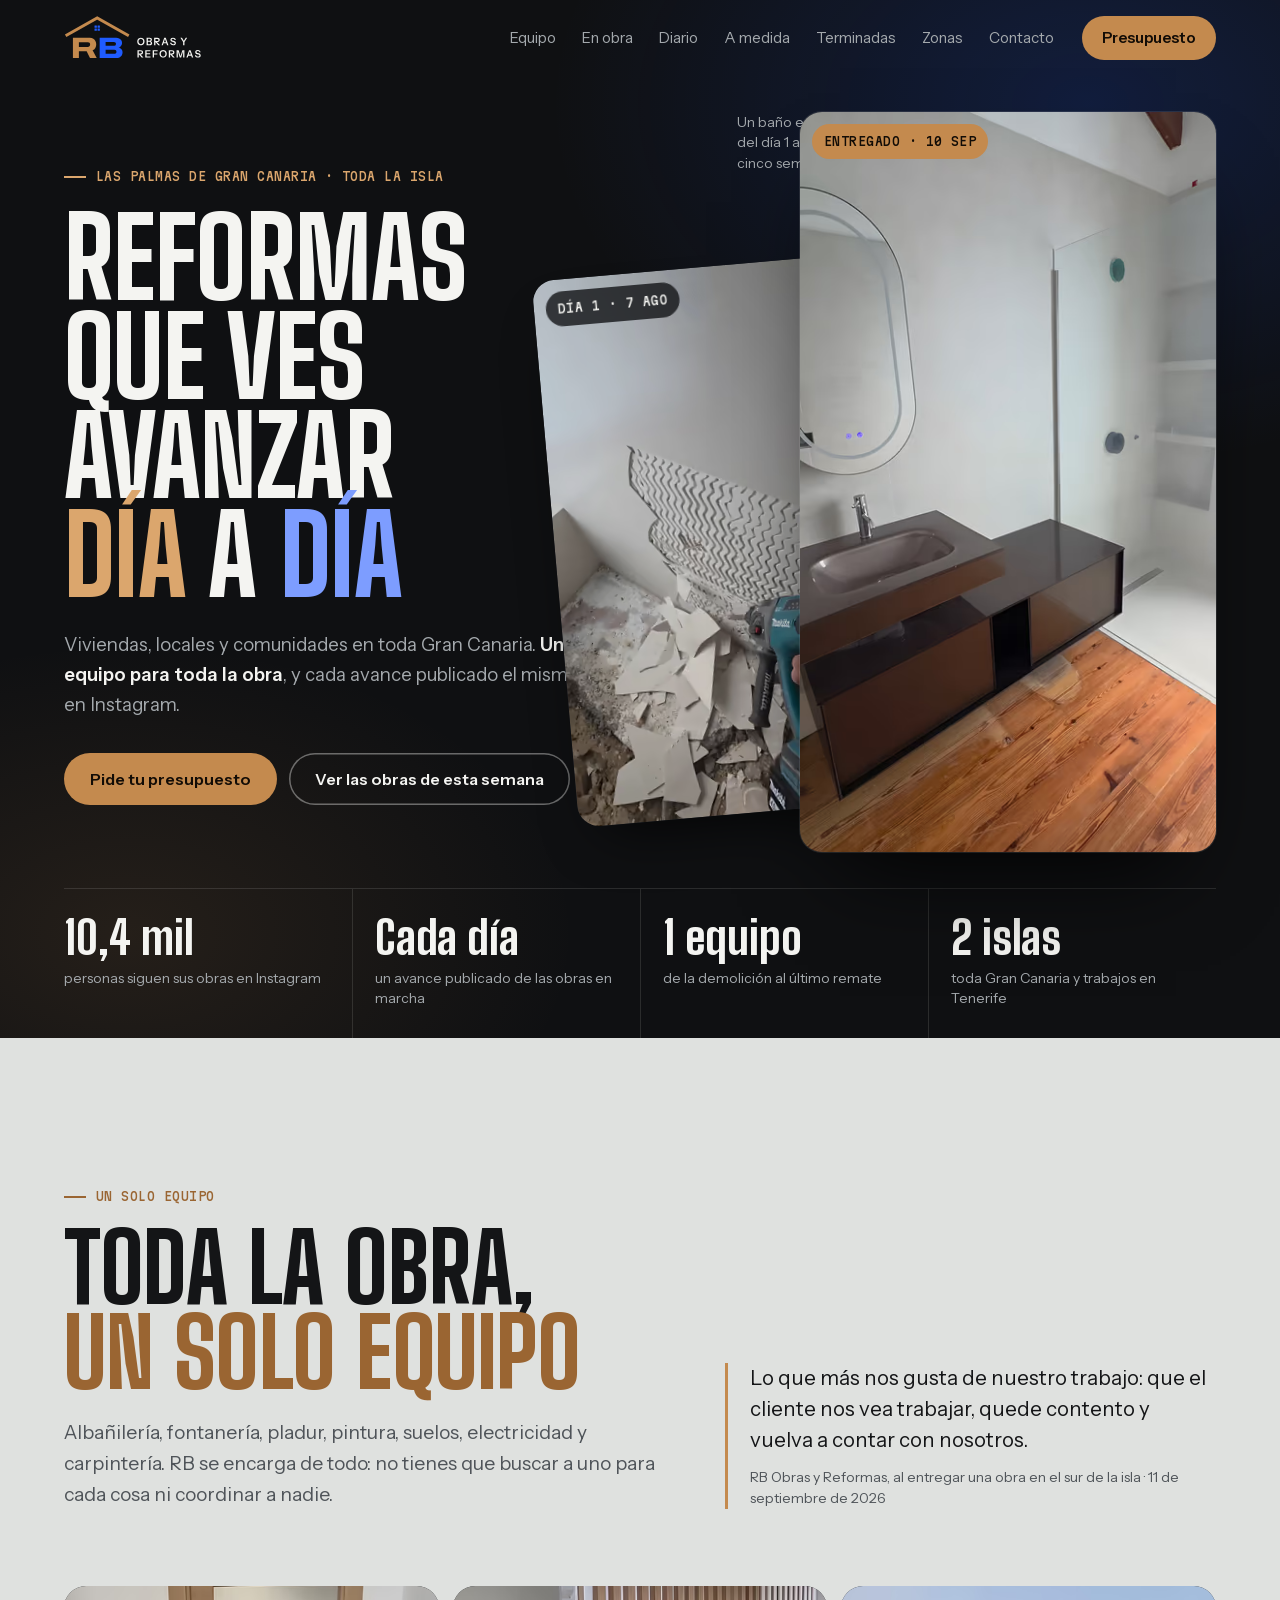
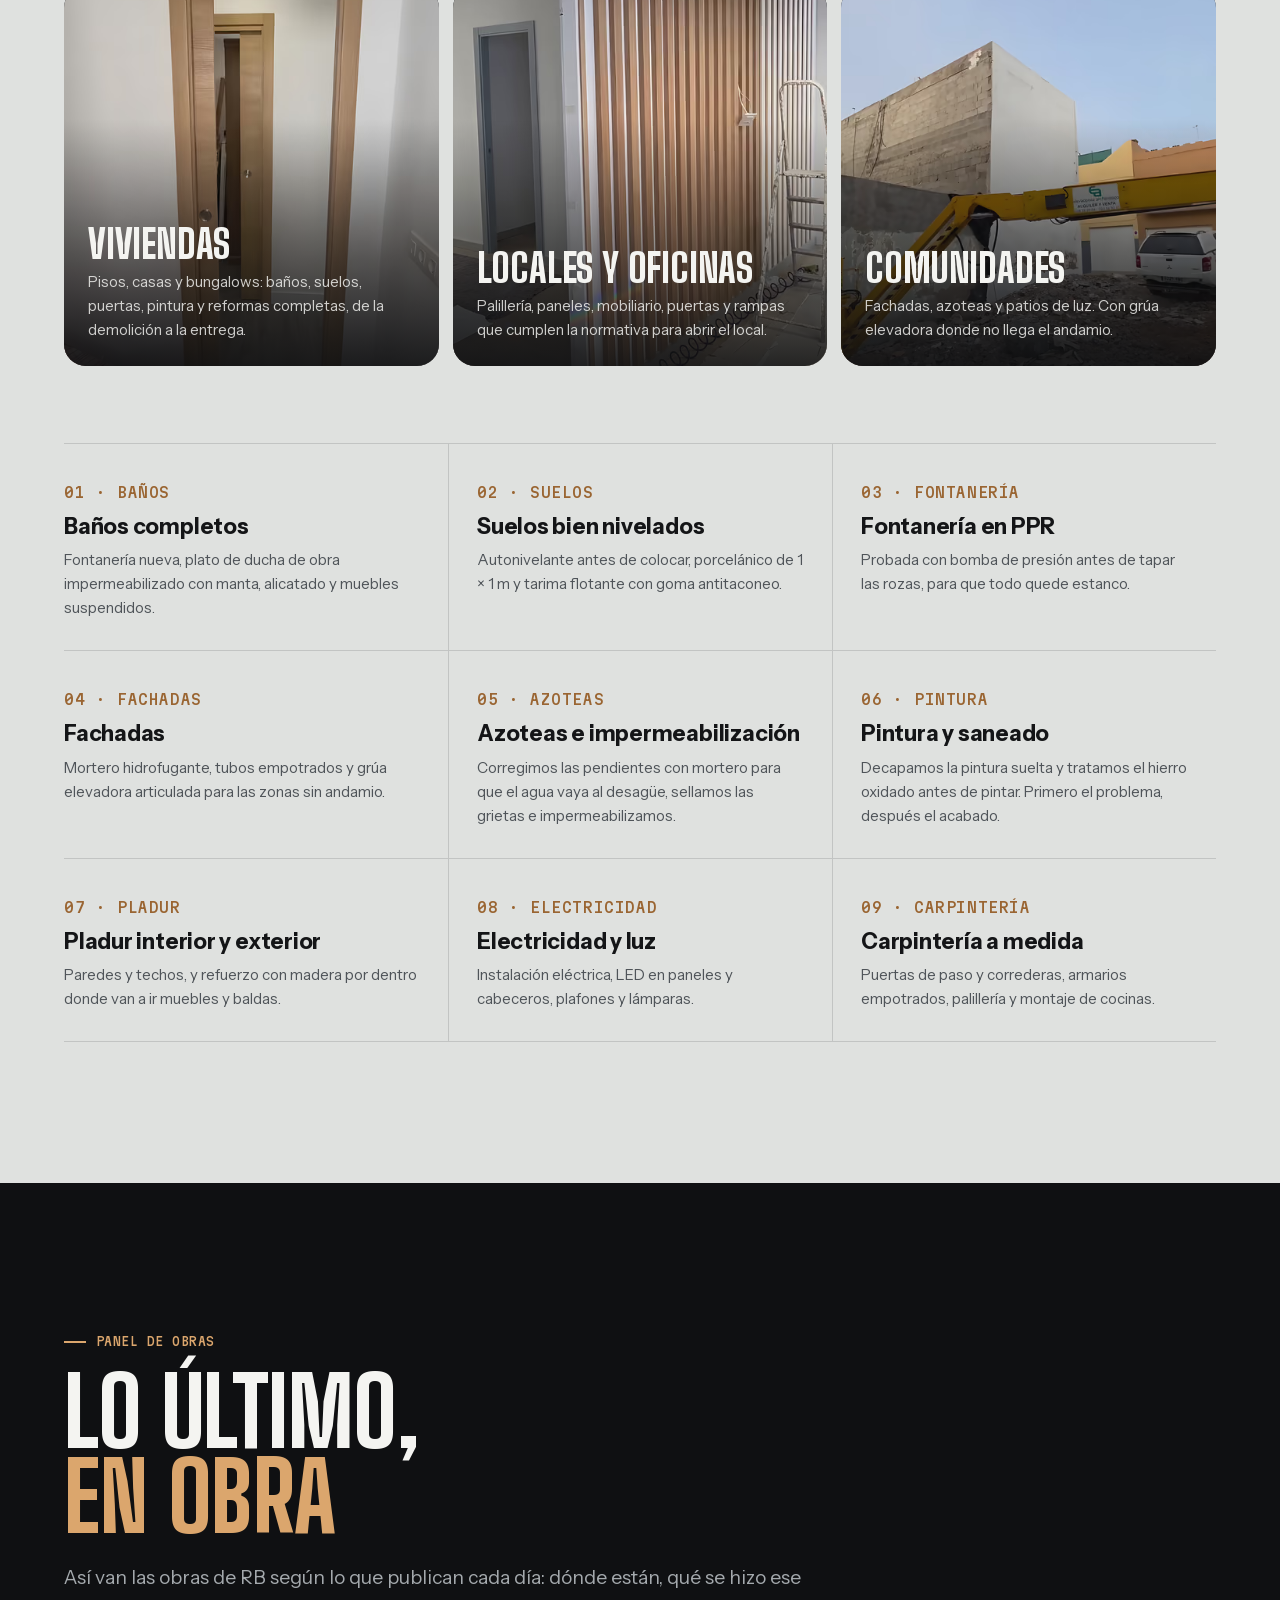
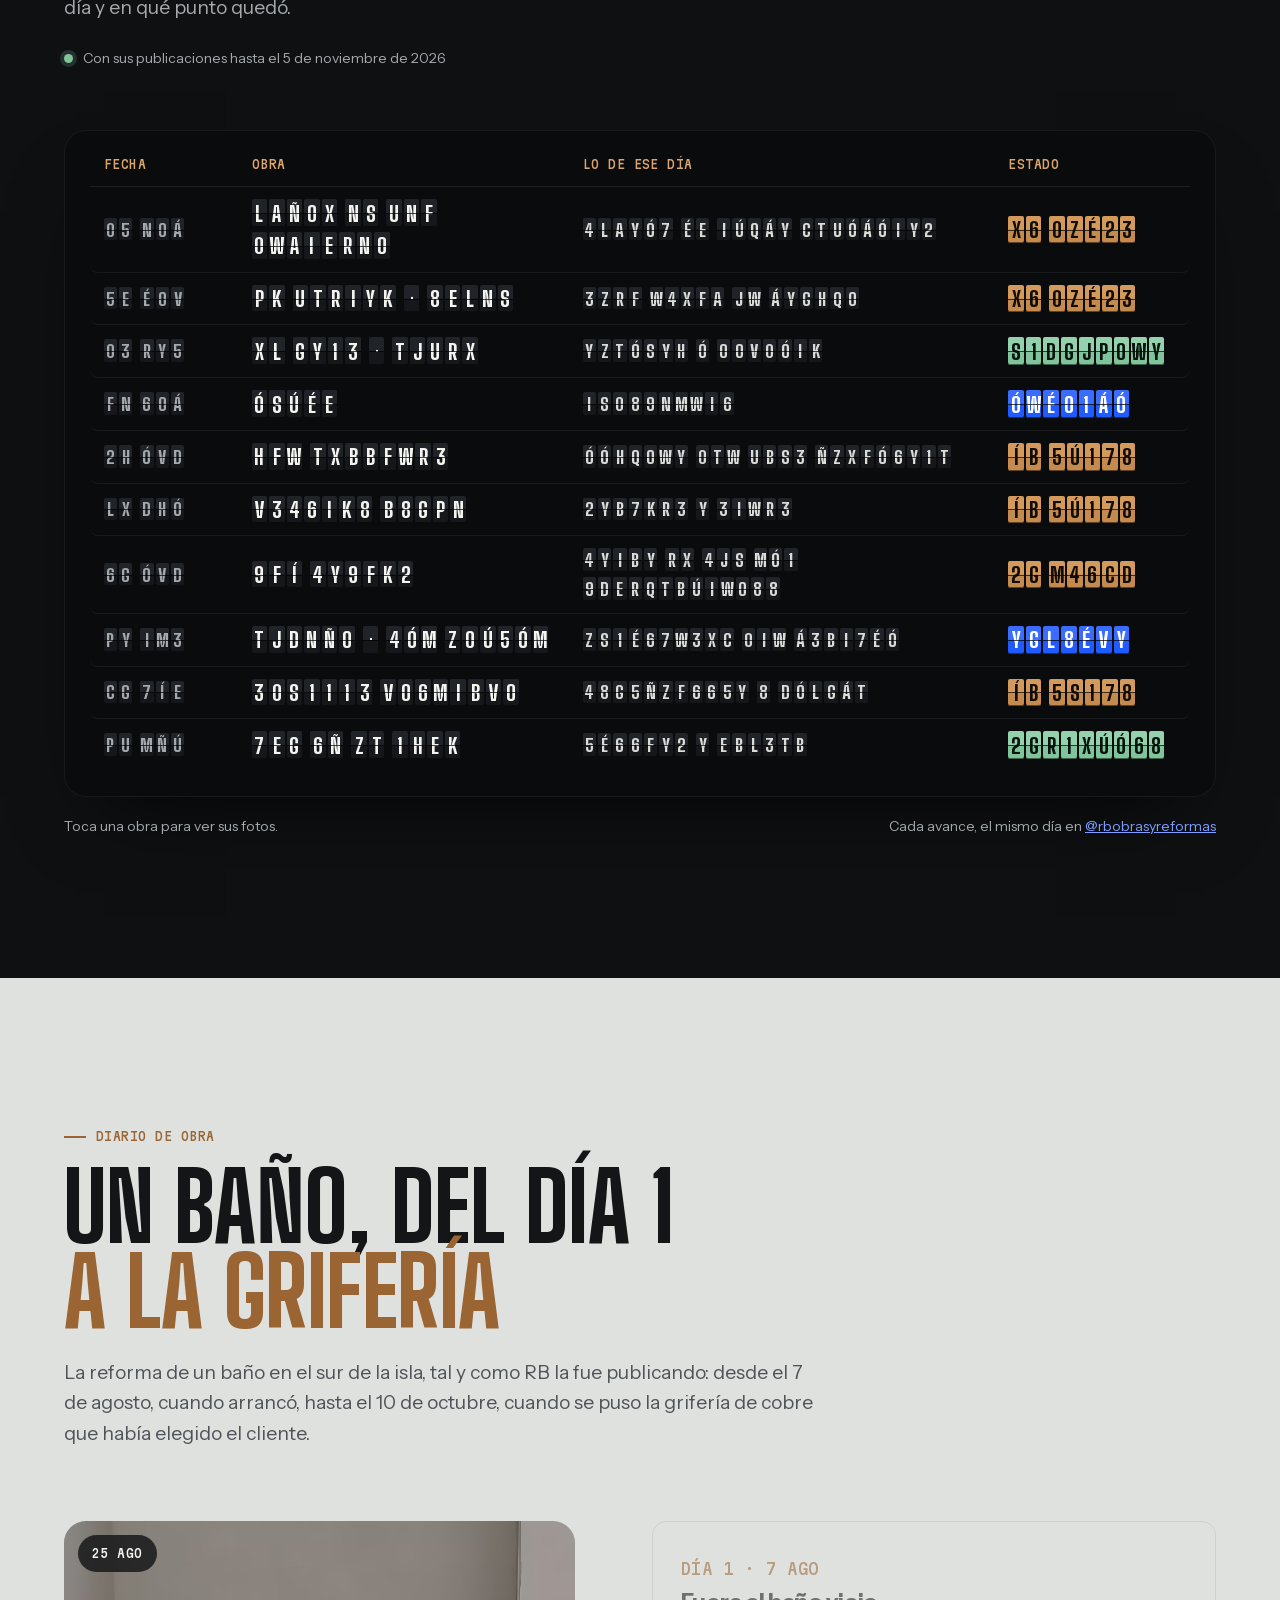
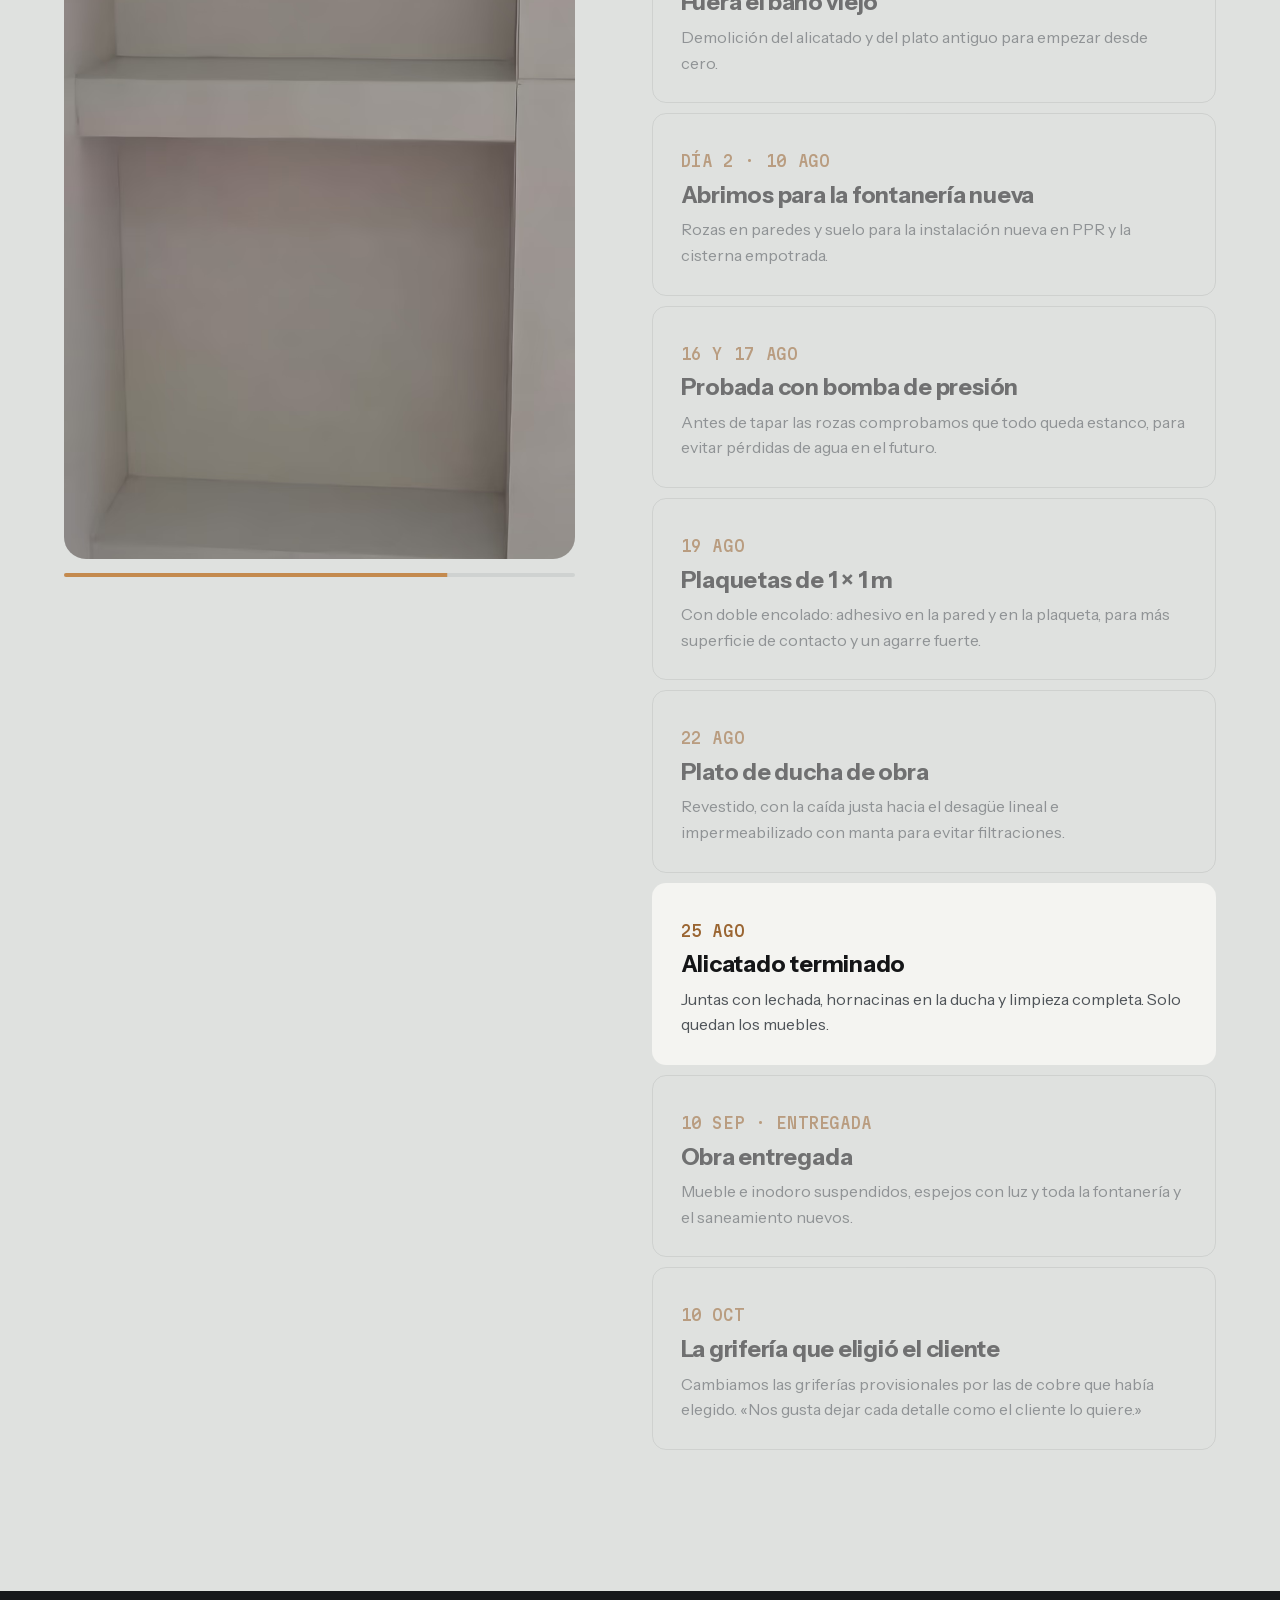
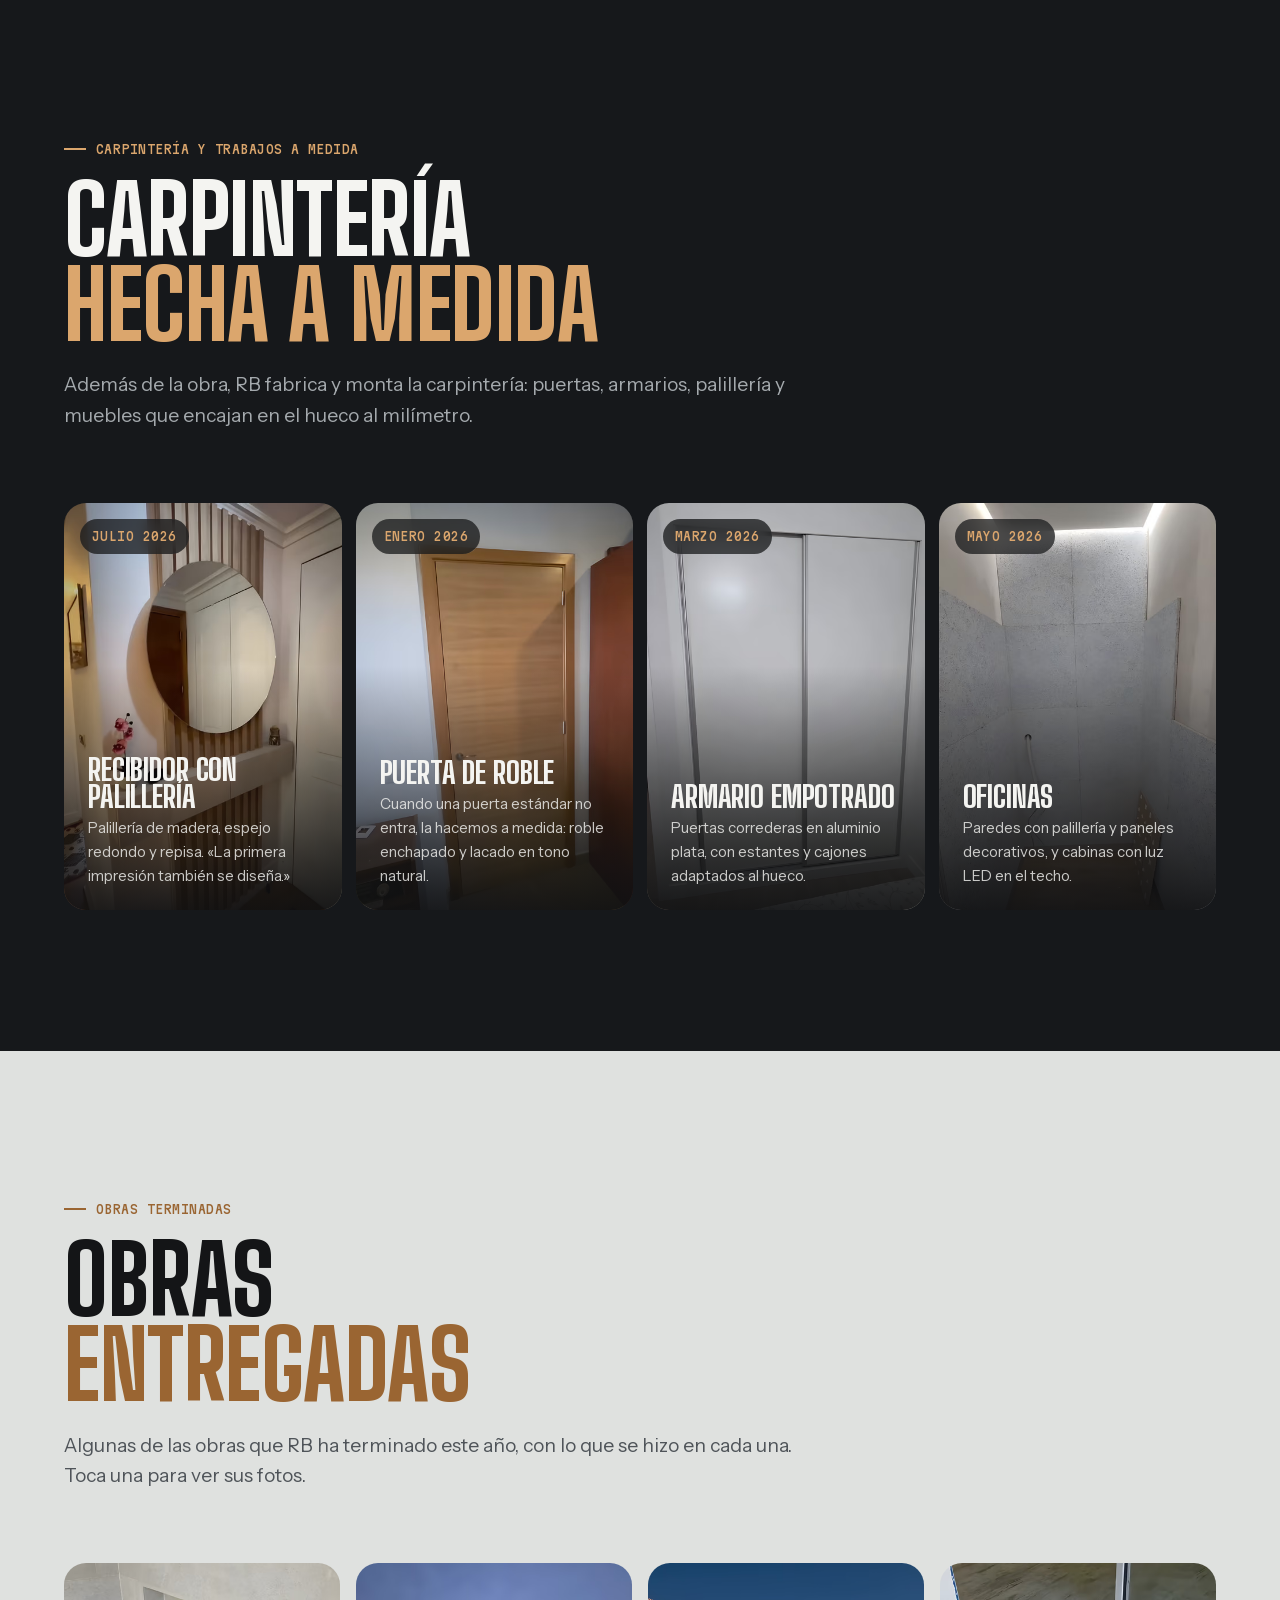
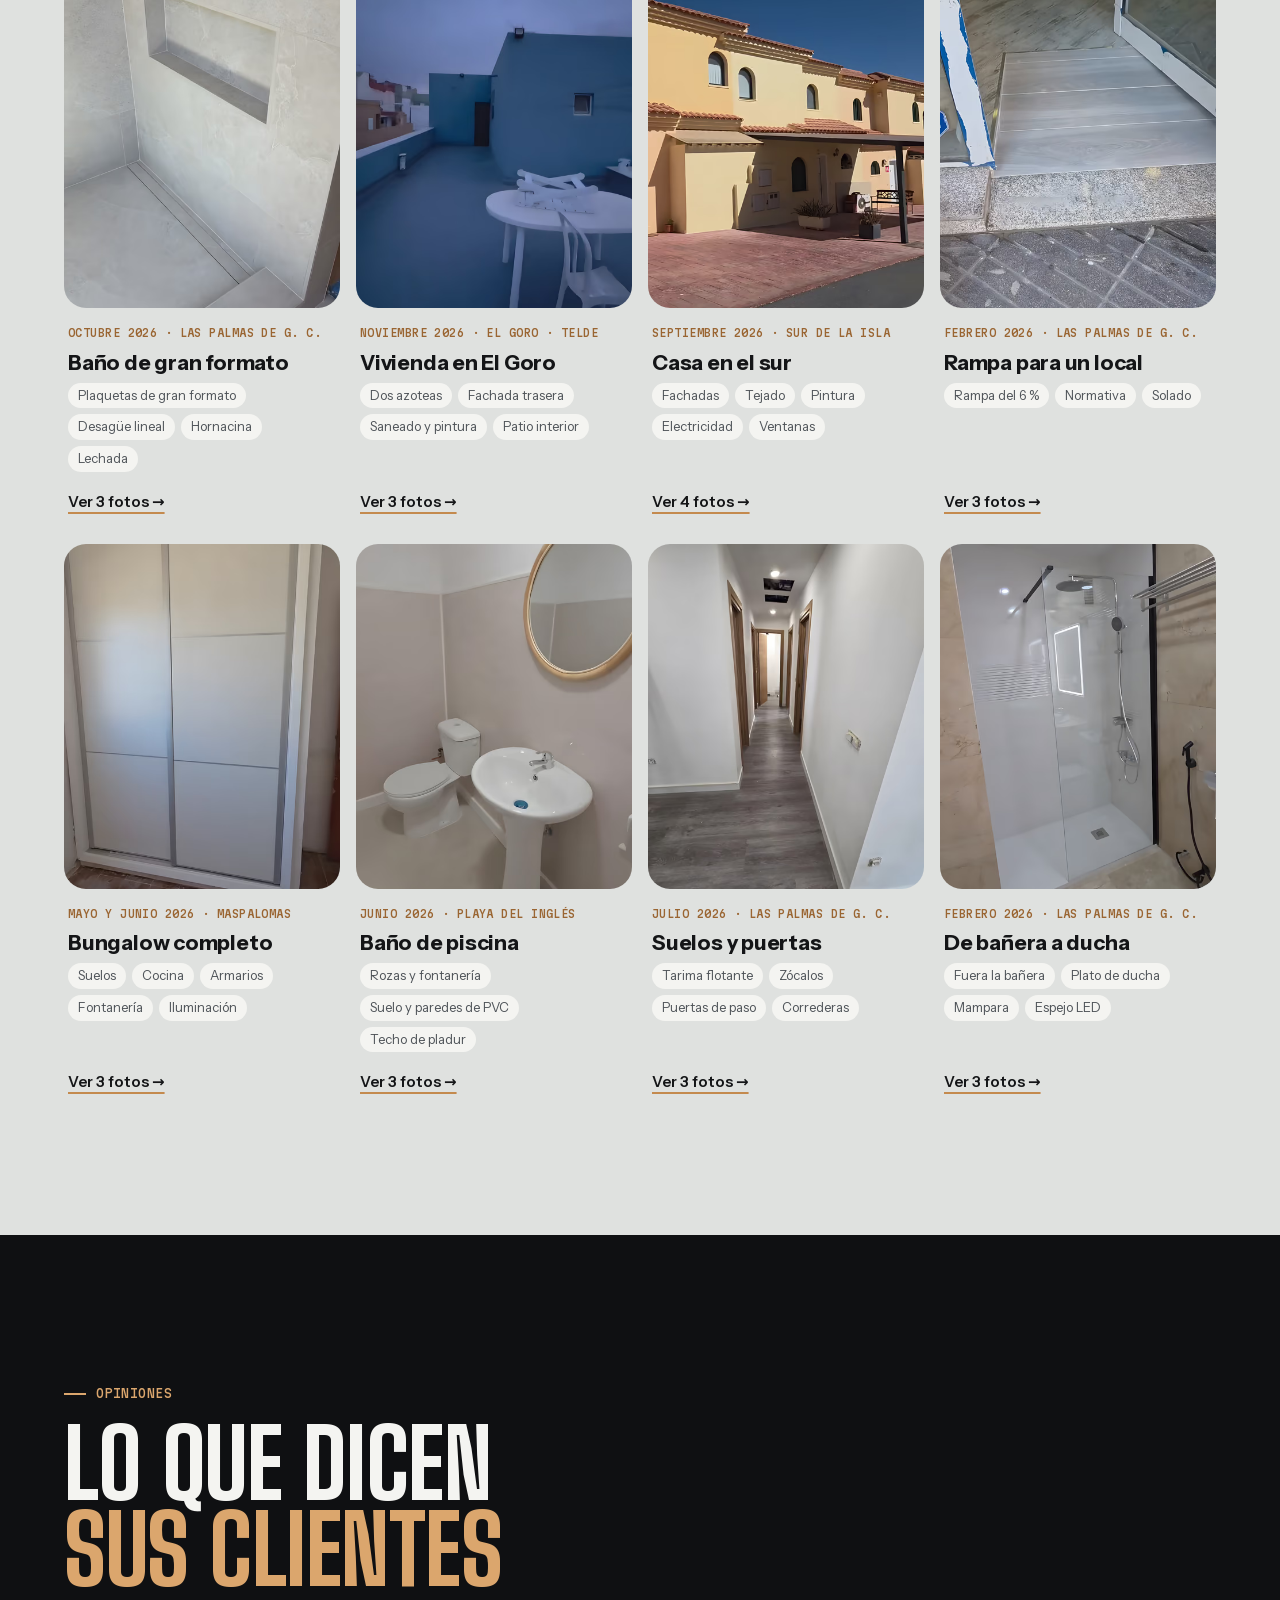
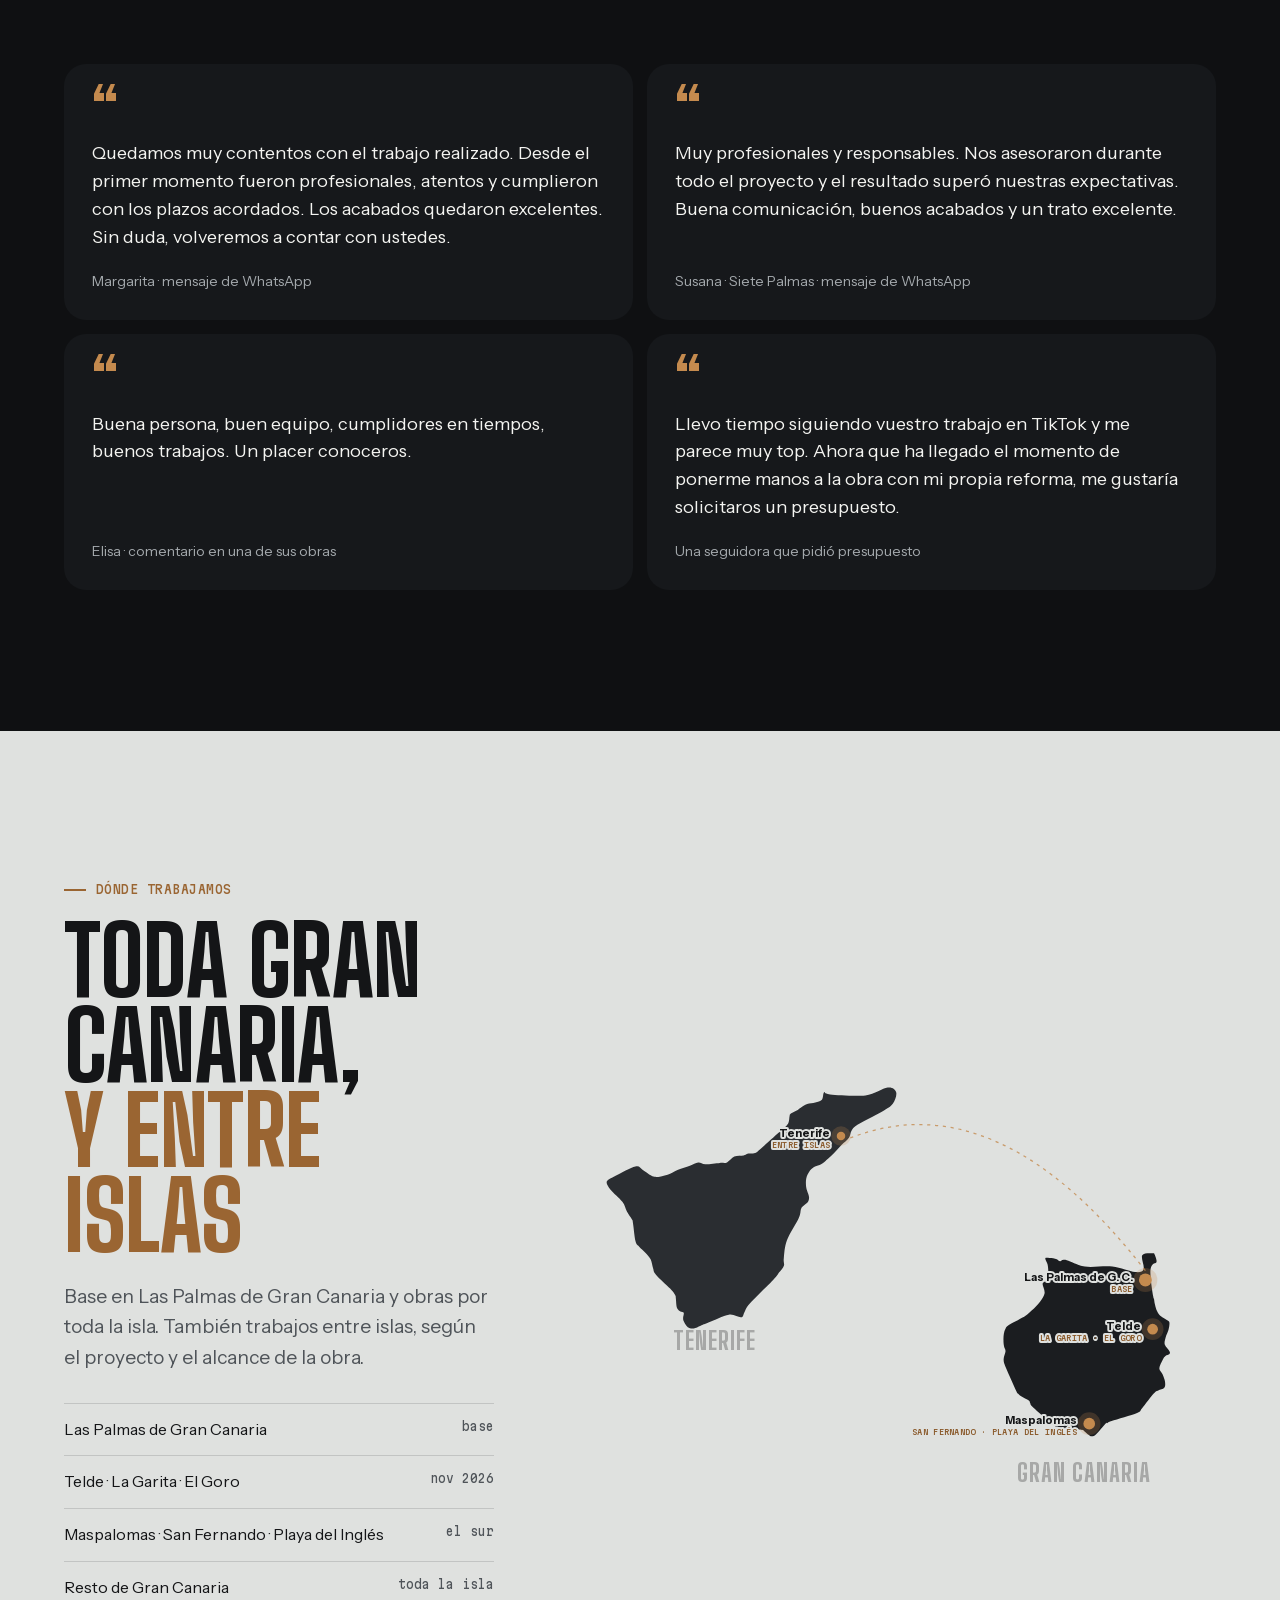
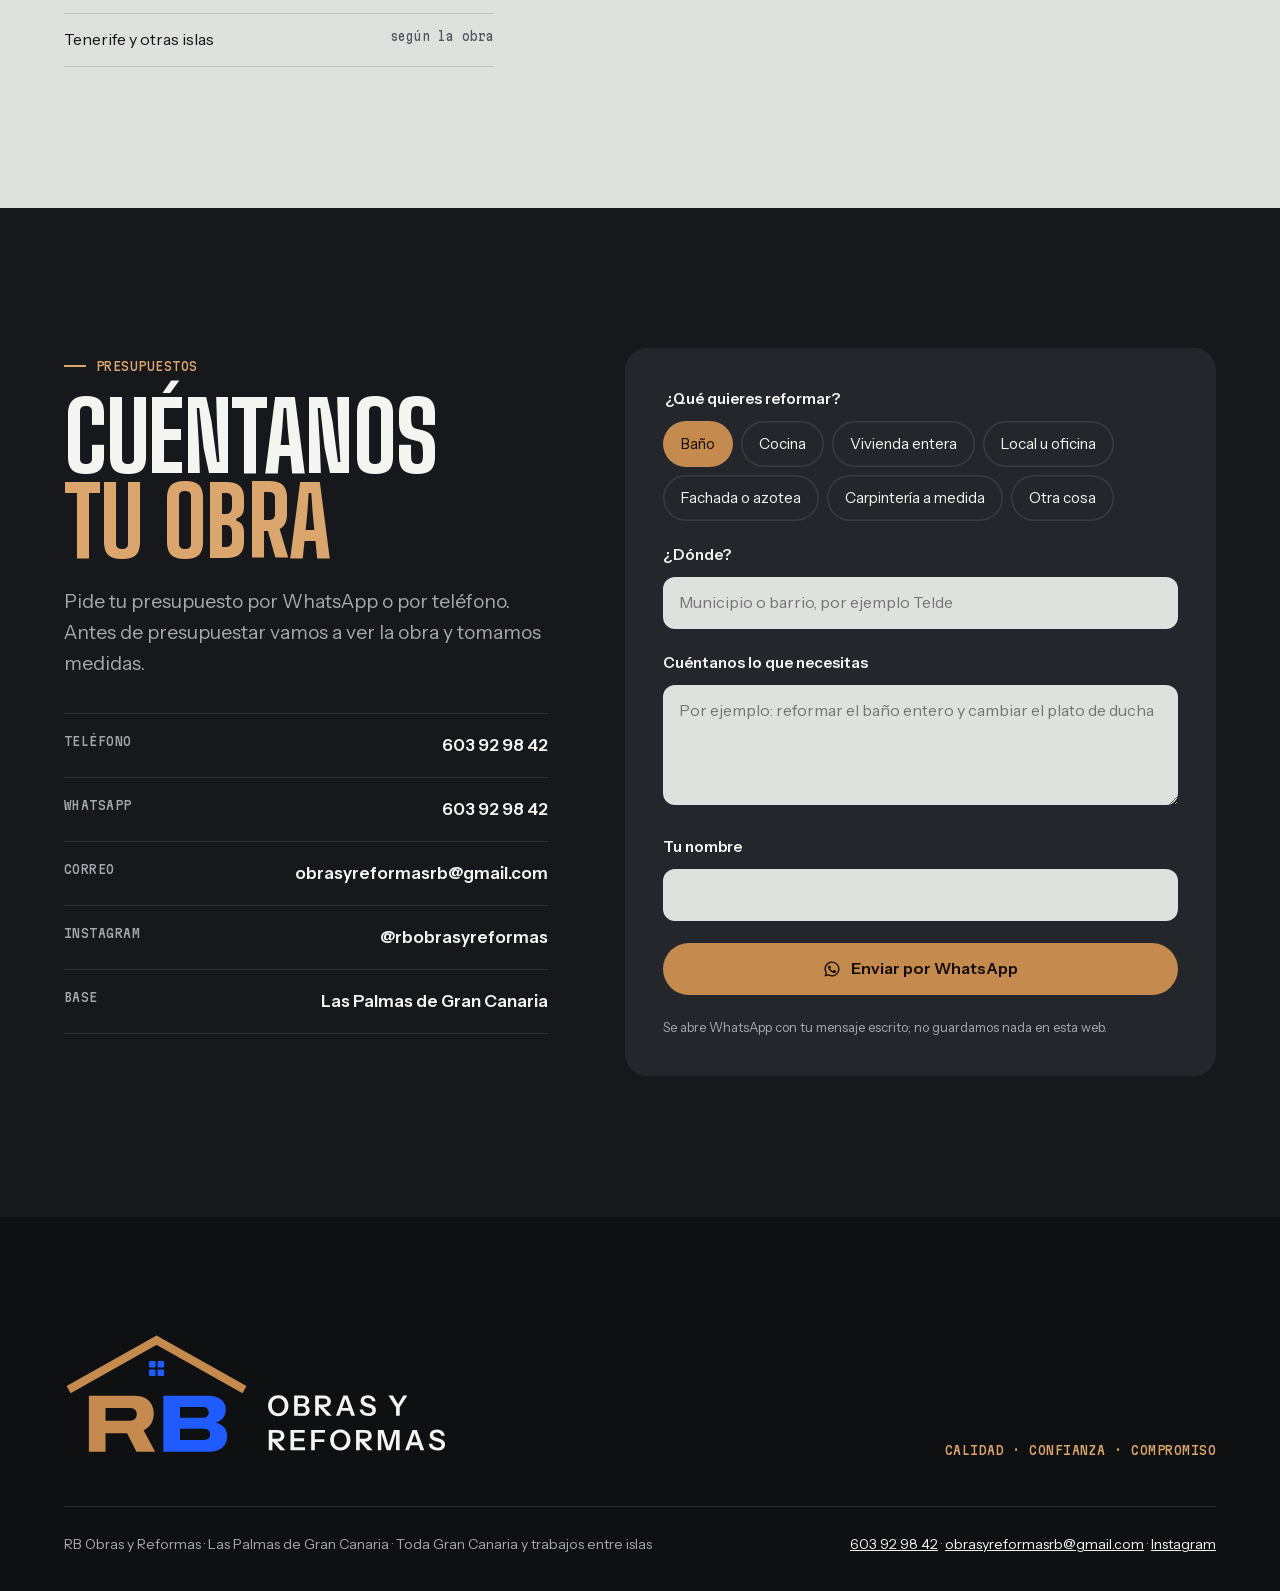
==== index.html @ 466ed994 "Web de muestra de RB Obras y Reformas Co-Authored-By: Claude Opus 5.5 <noreply@anthropic.com>" ====
<!doctype html>
<html lang="es">
<head>
<meta charset="utf-8">
<meta name="viewport" content="width=device-width, initial-scale=1">
<title>RB Obras y Reformas · Reformas en Las Palmas de Gran Canaria y toda la isla</title>
<meta name="description" content="Reformas de viviendas, locales y comunidades en Gran Canaria: baños, suelos, fachadas, azoteas, pladur, pintura y carpintería a medida. Un solo equipo y cada avance publicado el mismo día. Tel. 603 92 98 42.">
<link rel="canonical" href="https://nocodya-hue.github.io/rb-obras/">
<meta name="theme-color" content="#0f1012">
<meta property="og:type" content="website"><meta property="og:locale" content="es_ES">
<meta property="og:title" content="RB Obras y Reformas · Reformas en Las Palmas de Gran Canaria y toda la isla"><meta property="og:description" content="Reformas de viviendas, locales y comunidades en Gran Canaria: baños, suelos, fachadas, azoteas, pladur, pintura y carpintería a medida. Un solo equipo y cada avance publicado el mismo día. Tel. 603 92 98 42.">
<meta property="og:url" content="https://nocodya-hue.github.io/rb-obras/"><meta property="og:image" content="https://nocodya-hue.github.io/rb-obras/img/compartir.jpg">
<link rel="icon" href="img/favicon.svg" type="image/svg+xml">
<link rel="preload" href="fonts/bigshoulders.woff2" as="font" type="font/woff2" crossorigin>
<link rel="preload" as="image" type="image/avif" imagesrcset="img/portada-430.avif 430w, img/portada-860.avif 860w" imagesizes="(max-width: 760px) calc(50vw - 25px), 430px" fetchpriority="high">
<link rel="stylesheet" href="css/main.css?v=417mx">
<script type="application/ld+json">{"@context":"https://schema.org","@type":"HomeAndConstructionBusiness","name":"RB Obras y Reformas","url":"https://nocodya-hue.github.io/rb-obras/","image":"https://nocodya-hue.github.io/rb-obras/img/compartir.jpg","telephone":"+34603929842","email":"obrasyreformasrb@gmail.com","address":{"@type":"PostalAddress","addressLocality":"Las Palmas de Gran Canaria","addressRegion":"Las Palmas","addressCountry":"ES"},"areaServed":["Gran Canaria","Las Palmas de Gran Canaria","Telde","San Bartolomé de Tirajana","Tenerife"],"sameAs":["https://www.instagram.com/rbobrasyreformas/"],"slogan":"Calidad · Confianza · Compromiso"}</script>
</head>
<body>
<a class="sr" href="#contenido">Saltar al contenido</a>
<header class="cab">
  <div class="envoltura cab__in">
    <a class="cab__logo" href="#" aria-label="RB Obras y Reformas, inicio"><img src="img/logo-h.svg" width="200" height="66" alt="RB Obras y Reformas"></a>
    <nav class="cab__nav" aria-label="Secciones"><a href="#equipo">Equipo</a><a href="#obras">En obra</a><a href="#diario">Diario</a><a href="#medida">A medida</a><a href="#terminadas">Terminadas</a><a href="#zonas">Zonas</a><a href="#contacto">Contacto</a></nav>
    <button class="cab__menu" type="button" aria-label="Abrir el menú" aria-expanded="false"><i></i></button>
    <a class="boton boton--cobre" href="#contacto">Presupuesto</a>
  </div>
</header>

<main id="contenido">
<section class="portada oscuro" aria-labelledby="t-portada">
  <div class="envoltura">
    <div class="portada__rejilla">
      <div class="portada__texto">
        <p class="etiqueta mono">Las Palmas de Gran Canaria · Toda la isla</p>
        <h1 class="rotulo" id="t-portada">Reformas<br>que ves<br>avanzar<br><span class="r">día</span> a <span class="b">día</span></h1>
        <p class="portada__lema">Viviendas, locales y comunidades en toda Gran Canaria. <b>Un solo equipo para toda la obra</b>, y cada avance publicado el mismo día en Instagram.</p>
        <div class="portada__botones">
          <a class="boton boton--cobre" href="#contacto">Pide tu presupuesto</a>
          <a class="boton boton--linea" href="#obras">Ver las obras de esta semana</a>
        </div>
      </div>
      <div class="portada__fotos">
        <figure class="portada__antes"><picture><source type="image/avif" srcset="img/portada-antes-300.avif 300w, img/portada-antes-600.avif 600w" sizes="(max-width: 760px) calc(50vw - 25px), 300px"><img src="img/portada-antes-300.webp" srcset="img/portada-antes-300.webp 300w, img/portada-antes-600.webp 600w" sizes="(max-width: 760px) calc(50vw - 25px), 300px" width="600" height="1067" alt="El mismo baño el día 1 de la obra, con el alicatado antiguo a medio demoler" loading="lazy" decoding="async"></picture><figcaption class="mono">Día 1 · 7 ago</figcaption></figure>
        <figure class="portada__foto"><picture><source type="image/avif" srcset="img/portada-430.avif 430w, img/portada-860.avif 860w" sizes="(max-width: 760px) calc(50vw - 25px), 430px"><img src="img/portada-430.webp" srcset="img/portada-430.webp 430w, img/portada-860.webp 860w" sizes="(max-width: 760px) calc(50vw - 25px), 430px" width="860" height="1529" alt="Baño reformado por RB en el sur de Gran Canaria: lavabo doble suspendido, espejo ovalado con luz, mampara, hornacinas y suelo de madera" decoding="async" fetchpriority="high"></picture><figcaption class="mono">Entregado · 10 sep</figcaption></figure>
        <p class="portada__pie">Un baño en el sur de la isla, del día 1 a la entrega en cinco semanas</p>
      </div>
    </div>
    <div class="cifras"><div class="cifra"><b>10,4 mil</b><span>personas siguen sus obras en Instagram</span></div><div class="cifra"><b>Cada día</b><span>un avance publicado de las obras en marcha</span></div><div class="cifra"><b>1 equipo</b><span>de la demolición al último remate</span></div><div class="cifra"><b>2 islas</b><span>toda Gran Canaria y trabajos en Tenerife</span></div></div>
  </div>
</section>

<section class="sec claro" id="equipo" aria-labelledby="t-equipo">
  <div class="envoltura">
    <div class="equipo__cab">
      <div>
        <p class="etiqueta mono">Un solo equipo</p>
        <h2 class="rotulo titular" id="t-equipo">Toda la obra,<br><em>un solo equipo</em></h2>
        <p class="entrada">Albañilería, fontanería, pladur, pintura, suelos, electricidad y carpintería. RB se encarga de todo: no tienes que buscar a uno para cada cosa ni coordinar a nadie.</p>
      </div>
      <blockquote class="equipo__cita aparece"><p>Lo que más nos gusta de nuestro trabajo: que el cliente nos vea trabajar, quede contento y vuelva a contar con nosotros.</p><cite>RB Obras y Reformas, al entregar una obra en el sur de la isla · 11 de septiembre de 2026</cite></blockquote>
    </div>
    <div class="tipos">
      <article class="tipo aparece"><picture><source type="image/avif" srcset="img/tipo-vivienda-480.avif 480w, img/tipo-vivienda-800.avif 800w" sizes="(max-width: 760px) calc(100vw - 40px), 31vw"><img src="img/tipo-vivienda-480.webp" srcset="img/tipo-vivienda-480.webp 480w, img/tipo-vivienda-800.webp 800w" sizes="(max-width: 760px) calc(100vw - 40px), 31vw" width="800" height="1067" alt="Pasillo de una vivienda con puertas de paso nuevas de madera y suelo laminado, obra terminada por RB" loading="lazy" decoding="async"></picture><div class="tipo__in"><h3 class="rotulo">Viviendas</h3><p>Pisos, casas y bungalows: baños, suelos, puertas, pintura y reformas completas, de la demolición a la entrega.</p></div></article><article class="tipo aparece"><picture><source type="image/avif" srcset="img/tipo-local-480.avif 480w, img/tipo-local-800.avif 800w" sizes="(max-width: 760px) calc(100vw - 40px), 31vw"><img src="img/tipo-local-480.webp" srcset="img/tipo-local-480.webp 480w, img/tipo-local-800.webp 800w" sizes="(max-width: 760px) calc(100vw - 40px), 31vw" width="800" height="1067" alt="Pared de una oficina revestida con palillería de madera durante el montaje" loading="lazy" decoding="async"></picture><div class="tipo__in"><h3 class="rotulo">Locales y oficinas</h3><p>Palillería, paneles, mobiliario, puertas y rampas que cumplen la normativa para abrir el local.</p></div></article><article class="tipo aparece"><picture><source type="image/avif" srcset="img/tipo-comunidad-480.avif 480w, img/tipo-comunidad-800.avif 800w" sizes="(max-width: 760px) calc(100vw - 40px), 31vw"><img src="img/tipo-comunidad-480.webp" srcset="img/tipo-comunidad-480.webp 480w, img/tipo-comunidad-800.webp 800w" sizes="(max-width: 760px) calc(100vw - 40px), 31vw" width="800" height="1067" alt="Grúa elevadora articulada junto a la fachada trasera de una vivienda en San Fernando de Maspalomas" loading="lazy" decoding="async"></picture><div class="tipo__in"><h3 class="rotulo">Comunidades</h3><p>Fachadas, azoteas y patios de luz. Con grúa elevadora donde no llega el andamio.</p></div></article>
    </div>
    <div class="oficios">
      <article class="oficio aparece"><p class="mono">01 · Baños</p><h3>Baños completos</h3><p>Fontanería nueva, plato de ducha de obra impermeabilizado con manta, alicatado y muebles suspendidos.</p></article><article class="oficio aparece"><p class="mono">02 · Suelos</p><h3>Suelos bien nivelados</h3><p>Autonivelante antes de colocar, porcelánico de 1 × 1 m y tarima flotante con goma antitaconeo.</p></article><article class="oficio aparece"><p class="mono">03 · Fontanería</p><h3>Fontanería en PPR</h3><p>Probada con bomba de presión antes de tapar las rozas, para que todo quede estanco.</p></article><article class="oficio aparece"><p class="mono">04 · Fachadas</p><h3>Fachadas</h3><p>Mortero hidrofugante, tubos empotrados y grúa elevadora articulada para las zonas sin andamio.</p></article><article class="oficio aparece"><p class="mono">05 · Azoteas</p><h3>Azoteas e impermeabilización</h3><p>Corregimos las pendientes con mortero para que el agua vaya al desagüe, sellamos las grietas e impermeabilizamos.</p></article><article class="oficio aparece"><p class="mono">06 · Pintura</p><h3>Pintura y saneado</h3><p>Decapamos la pintura suelta y tratamos el hierro oxidado antes de pintar. Primero el problema, después el acabado.</p></article><article class="oficio aparece"><p class="mono">07 · Pladur</p><h3>Pladur interior y exterior</h3><p>Paredes y techos, y refuerzo con madera por dentro donde van a ir muebles y baldas.</p></article><article class="oficio aparece"><p class="mono">08 · Electricidad</p><h3>Electricidad y luz</h3><p>Instalación eléctrica, LED en paneles y cabeceros, plafones y lámparas.</p></article><article class="oficio aparece"><p class="mono">09 · Carpintería</p><h3>Carpintería a medida</h3><p>Puertas de paso y correderas, armarios empotrados, palillería y montaje de cocinas.</p></article>
    </div>
  </div>
</section>

<section class="sec oscuro" id="obras" aria-labelledby="t-obras">
  <div class="envoltura">
    <div class="obras__cab">
      <div>
        <p class="etiqueta mono">Panel de obras</p>
        <h2 class="rotulo titular" id="t-obras">Lo último,<br><em>en obra</em></h2>
        <p class="entrada">Así van las obras de RB según lo que publican cada día: dónde están, qué se hizo ese día y en qué punto quedó.</p>
      </div>
      <p class="obras__hoy"><i></i> Con sus publicaciones hasta el 5 de noviembre de 2026</p>
    </div>
    <div class="panel" role="list" aria-label="Últimas obras publicadas">
      <div class="panel__cab mono" aria-hidden="true"><span>Fecha</span><span>Obra</span><span>Lo de ese día</span><span>Estado</span></div>
      <button class="fila" type="button" data-fotos='[&quot;img/p1-1&quot;,&quot;img/p1-2&quot;,&quot;img/p1-3&quot;]' data-fecha="5 de noviembre de 2026" data-titulo="Baños de una vivienda" data-texto="Llegaron los dos platos de ducha que faltaban y volvimos a la obra para colocarlos: los baños quedan prácticamente terminados. Mañana, los últimos remates y obra entregada." data-ig="https://www.instagram.com/reel/DfX0xdNhlX9/">
      <span class="celda celda--fecha" data-flap="05 NOV"></span>
      <span class="celda celda--obra" data-flap="Baños de una vivienda"></span>
      <span class="celda celda--hoy" data-flap="Platos de ducha colocados"></span>
      <span class="celda celda--estado estado--en-curso" data-flap="En curso"></span>
    </button>
      <button class="fila" type="button" data-fotos='[&quot;img/p2-1&quot;,&quot;img/p2-2&quot;,&quot;img/p2-3&quot;]' data-fecha="4 de noviembre de 2026" data-titulo="La Garita, Telde" data-texto="Cada día un paso más en esta nueva obra en La Garita." data-ig="https://www.instagram.com/reel/DfVhRI4Ixj2/">
      <span class="celda celda--fecha" data-flap="04 NOV"></span>
      <span class="celda celda--obra" data-flap="La Garita · Telde"></span>
      <span class="celda celda--hoy" data-flap="Obra nueva en marcha"></span>
      <span class="celda celda--estado estado--en-curso" data-flap="En curso"></span>
    </button>
      <button class="fila" type="button" data-fotos='[&quot;img/p3-1&quot;,&quot;img/p3-2&quot;,&quot;img/p3-3&quot;]' data-fecha="3 de noviembre de 2026" data-titulo="El Goro, Telde" data-texto="Pintura, saneado y refilado de paredes, tratamiento de hierros oxidados, impermeabilización de las dos azoteas y mortero hidrofugante en la fachada trasera. También empotramos los tubos exteriores, ampliamos el colgador de ropa y renovamos el techo del patio interior." data-ig="https://www.instagram.com/reel/DfSyyUvoWLV/">
      <span class="celda celda--fecha" data-flap="03 NOV"></span>
      <span class="celda celda--obra" data-flap="El Goro · Telde"></span>
      <span class="celda celda--hoy" data-flap="Azoteas y fachada"></span>
      <span class="celda celda--estado estado--entregada" data-flap="Entregada"></span>
    </button>
      <button class="fila" type="button" data-fotos='[&quot;img/p4-1&quot;,&quot;img/p4-2&quot;,&quot;img/p4-3&quot;]' data-fecha="3 de noviembre de 2026" data-titulo="Obra nueva en Telde" data-texto="Arrancamos con la demolición. Mucho trabajo por delante, pero vamos bien y con todas las ganas." data-ig="https://www.instagram.com/reel/DfSyJJKI0ei/">
      <span class="celda celda--fecha" data-flap="03 NOV"></span>
      <span class="celda celda--obra" data-flap="Telde"></span>
      <span class="celda celda--hoy" data-flap="Demolición"></span>
      <span class="celda celda--estado estado--arranca" data-flap="Arranca"></span>
    </button>
      <button class="fila" type="button" data-fotos='[&quot;img/p5-1&quot;,&quot;img/p5-2&quot;,&quot;img/p5-3&quot;]' data-fecha="26 y 27 de octubre de 2026" data-titulo="Fachada en San Fernando de Maspalomas" data-texto="Mortero hidrofugante blanco en la fachada trasera y, con la grúa elevadora articulada, las zonas de difícil acceso donde no se puede montar andamio. Después, empotrar los tubos que iban por fuera de la fachada." data-ig="https://www.instagram.com/reel/DfAkY8YIrDD/">
      <span class="celda celda--fecha" data-flap="27 OCT"></span>
      <span class="celda celda--obra" data-flap="San Fernando"></span>
      <span class="celda celda--hoy" data-flap="Fachada con grúa elevadora"></span>
      <span class="celda celda--estado estado--en-curso" data-flap="En curso"></span>
    </button>
      <button class="fila" type="button" data-fotos='[&quot;img/p6-1&quot;,&quot;img/p6-2&quot;,&quot;img/p6-3&quot;]' data-fecha="19 de octubre de 2026" data-titulo="Holiday World, Maspalomas" data-texto="La pintura estaba suelta y quemada por falta de una buena preparación, así que decapamos las paredes hasta retirar todo lo mal adherido y tratamos el hierro oxidado para frenar el óxido. Primero solucionamos el problema y después vamos a por el acabado." data-ig="https://www.instagram.com/reel/DesEOcnI_qF/">
      <span class="celda celda--fecha" data-flap="19 OCT"></span>
      <span class="celda celda--obra" data-flap="Holiday World"></span>
      <span class="celda celda--hoy" data-flap="Saneado a fondo"></span>
      <span class="celda celda--estado estado--en-curso" data-flap="En curso"></span>
    </button>
      <button class="fila" type="button" data-fotos='[&quot;img/p7-1&quot;,&quot;img/p7-2&quot;,&quot;img/p7-3&quot;]' data-fecha="16 de octubre de 2026" data-titulo="Patio de luz en Las Palmas" data-texto="Arrancamos el día descargando material y dejamos listo el techo del patio de luz con policarbonato." data-ig="https://www.instagram.com/reel/DejVwkDI2JZ/">
      <span class="celda celda--fecha" data-flap="16 OCT"></span>
      <span class="celda celda--obra" data-flap="Las Palmas"></span>
      <span class="celda celda--hoy" data-flap="Patio de luz con policarbonato"></span>
      <span class="celda celda--estado estado--en-curso" data-flap="En curso"></span>
    </button>
      <button class="fila" type="button" data-fotos='[&quot;img/p8-1&quot;,&quot;img/p8-2&quot;,&quot;img/p8-3&quot;]' data-fecha="15 de octubre de 2026" data-titulo="Azotea en Las Palmas" data-texto="El problema: el agua caía en sentido contrario al desagüe. Corregimos las pendientes con mortero para que evacúe bien; después, sellar las grietas, preparar la superficie, impermeabilizar y pintar." data-ig="https://www.instagram.com/reel/Dehv_DPoL0P/">
      <span class="celda celda--fecha" data-flap="15 OCT"></span>
      <span class="celda celda--obra" data-flap="Azotea · Las Palmas"></span>
      <span class="celda celda--hoy" data-flap="Pendientes con mortero"></span>
      <span class="celda celda--estado estado--arranca" data-flap="Arranca"></span>
    </button>
      <button class="fila" type="button" data-fotos='[&quot;img/p9-1&quot;,&quot;img/p9-2&quot;,&quot;img/p9-3&quot;]' data-fecha="21 de septiembre de 2026" data-titulo="Avenida Marítima, Las Palmas" data-texto="Después del relleno, el encascado y el autonivelante, empezamos a colocar el porcelánico de 1 × 1 metro y la tarima flotante con goma antitaconeo. Ahora sí empieza a verse el cambio." data-ig="https://www.instagram.com/reel/Ddjlx04I9ES/">
      <span class="celda celda--fecha" data-flap="21 SEP"></span>
      <span class="celda celda--obra" data-flap="Avenida Marítima"></span>
      <span class="celda celda--hoy" data-flap="Porcelánico y tarima"></span>
      <span class="celda celda--estado estado--en-curso" data-flap="En curso"></span>
    </button>
      <button class="fila" type="button" data-fotos='[&quot;img/p10-1&quot;,&quot;img/p10-2&quot;,&quot;img/p10-3&quot;]' data-fecha="11 de septiembre de 2026" data-titulo="Una casa en el sur de la isla" data-texto="Vinimos solo a pintar, pero al cliente le gustó cómo trabajábamos y nos fue dando más: electricidad, colocación y pintura de ventanas, lechada nueva, la fachada delantera y la trasera, impermeabilización del techo y muchos remates más." data-ig="https://www.instagram.com/reel/DdJ7I5RIO6V/">
      <span class="celda celda--fecha" data-flap="11 SEP"></span>
      <span class="celda celda--obra" data-flap="Sur de la isla"></span>
      <span class="celda celda--hoy" data-flap="Vinimos a pintar"></span>
      <span class="celda celda--estado estado--entregada" data-flap="Entregada"></span>
    </button>
    </div>
    <div class="panel__nota"><span>Toca una obra para ver sus fotos.</span><span>Cada avance, el mismo día en <a href="https://www.instagram.com/rbobrasyreformas/" rel="noopener">@rbobrasyreformas</a></span></div>
  </div>
</section>

<section class="sec claro diario" id="diario" aria-labelledby="t-diario">
  <div class="envoltura">
    <p class="etiqueta mono">Diario de obra</p>
    <h2 class="rotulo titular" id="t-diario">Un baño, del día 1<br><em>a la grifería</em></h2>
    <p class="entrada">La reforma de un baño en el sur de la isla, tal y como RB la fue publicando: desde el 7 de agosto, cuando arrancó, hasta el 10 de octubre, cuando se puso la grifería de cobre que había elegido el cliente.</p>
    <div class="diario__rejilla">
      <div class="diario__fijo">
        <div class="diario__marco">
          <div class="diario__foto diario__foto--ve"><picture><source type="image/avif" srcset="img/d1-480.avif 480w, img/d1-800.avif 800w" sizes="(max-width: 760px) 1px, 42vw"><img src="img/d1-480.webp" srcset="img/d1-480.webp 480w, img/d1-800.webp 800w" sizes="(max-width: 760px) 1px, 42vw" width="800" height="1000" alt="Demolición del alicatado antiguo del baño con un martillo percutor" loading="lazy" decoding="async"></picture></div><div class="diario__foto"><picture><source type="image/avif" srcset="img/d2-480.avif 480w, img/d2-800.avif 800w" sizes="(max-width: 760px) 1px, 42vw"><img src="img/d2-480.webp" srcset="img/d2-480.webp 480w, img/d2-800.webp 800w" sizes="(max-width: 760px) 1px, 42vw" width="800" height="1000" alt="Bastidor de cisterna empotrada y rozas abiertas en la pared del baño" loading="lazy" decoding="async"></picture></div><div class="diario__foto"><picture><source type="image/avif" srcset="img/d3-480.avif 480w, img/d3-800.avif 800w" sizes="(max-width: 760px) 1px, 42vw"><img src="img/d3-480.webp" srcset="img/d3-480.webp 480w, img/d3-800.webp 800w" sizes="(max-width: 760px) 1px, 42vw" width="800" height="1000" alt="Tuberías de PPR verdes empotradas en la pared antes de tapar las rozas" loading="lazy" decoding="async"></picture></div><div class="diario__foto"><picture><source type="image/avif" srcset="img/d4-480.avif 480w, img/d4-800.avif 800w" sizes="(max-width: 760px) 1px, 42vw"><img src="img/d4-480.webp" srcset="img/d4-480.webp 480w, img/d4-800.webp 800w" sizes="(max-width: 760px) 1px, 42vw" width="800" height="1000" alt="Plaquetas de gran formato recién colocadas con niveladores rojos" loading="lazy" decoding="async"></picture></div><div class="diario__foto"><picture><source type="image/avif" srcset="img/d5-480.avif 480w, img/d5-800.avif 800w" sizes="(max-width: 760px) 1px, 42vw"><img src="img/d5-480.webp" srcset="img/d5-480.webp 480w, img/d5-800.webp 800w" sizes="(max-width: 760px) 1px, 42vw" width="800" height="1000" alt="Plato de ducha de obra con desagüe lineal y lámina impermeabilizante roja" loading="lazy" decoding="async"></picture></div><div class="diario__foto"><picture><source type="image/avif" srcset="img/d6-480.avif 480w, img/d6-800.avif 800w" sizes="(max-width: 760px) 1px, 42vw"><img src="img/d6-480.webp" srcset="img/d6-480.webp 480w, img/d6-800.webp 800w" sizes="(max-width: 760px) 1px, 42vw" width="800" height="1000" alt="Hornacinas alicatadas dentro de la ducha" loading="lazy" decoding="async"></picture></div><div class="diario__foto"><picture><source type="image/avif" srcset="img/d7-480.avif 480w, img/d7-800.avif 800w" sizes="(max-width: 760px) 1px, 42vw"><img src="img/d7-480.webp" srcset="img/d7-480.webp 480w, img/d7-800.webp 800w" sizes="(max-width: 760px) 1px, 42vw" width="800" height="1000" alt="Baño terminado con lavabo doble suspendido marrón, espejos ovalados con luz y suelo de madera" loading="lazy" decoding="async"></picture></div><div class="diario__foto"><picture><source type="image/avif" srcset="img/d8-480.avif 480w, img/d8-800.avif 800w" sizes="(max-width: 760px) 1px, 42vw"><img src="img/d8-480.webp" srcset="img/d8-480.webp 480w, img/d8-800.webp 800w" sizes="(max-width: 760px) 1px, 42vw" width="800" height="1000" alt="Lavabo doble con griferías de cobre y espejos ovalados" loading="lazy" decoding="async"></picture></div>
          <span class="diario__sello mono diario__dia">Día 1 · 7 ago</span>
        </div>
        <div class="diario__barra"><i></i></div>
      </div>
      <ol class="dias">
        <li class="dia" data-etiqueta="Día 1 · 7 ago"><div class="dia__foto-movil"><picture><source type="image/avif" srcset="img/d1-480.avif 480w, img/d1-800.avif 800w" sizes="(max-width: 760px) calc(100vw - 40px), 1px"><img src="img/d1-480.webp" srcset="img/d1-480.webp 480w, img/d1-800.webp 800w" sizes="(max-width: 760px) calc(100vw - 40px), 1px" width="800" height="1000" alt="Demolición del alicatado antiguo del baño con un martillo percutor" loading="lazy" decoding="async"></picture></div><p class="mono">Día 1 · 7 ago</p><h3>Fuera el baño viejo</h3><p>Demolición del alicatado y del plato antiguo para empezar desde cero.</p></li>
        <li class="dia" data-etiqueta="Día 2 · 10 ago"><div class="dia__foto-movil"><picture><source type="image/avif" srcset="img/d2-480.avif 480w, img/d2-800.avif 800w" sizes="(max-width: 760px) calc(100vw - 40px), 1px"><img src="img/d2-480.webp" srcset="img/d2-480.webp 480w, img/d2-800.webp 800w" sizes="(max-width: 760px) calc(100vw - 40px), 1px" width="800" height="1000" alt="Bastidor de cisterna empotrada y rozas abiertas en la pared del baño" loading="lazy" decoding="async"></picture></div><p class="mono">Día 2 · 10 ago</p><h3>Abrimos para la fontanería nueva</h3><p>Rozas en paredes y suelo para la instalación nueva en PPR y la cisterna empotrada.</p></li>
        <li class="dia" data-etiqueta="16 y 17 ago"><div class="dia__foto-movil"><picture><source type="image/avif" srcset="img/d3-480.avif 480w, img/d3-800.avif 800w" sizes="(max-width: 760px) calc(100vw - 40px), 1px"><img src="img/d3-480.webp" srcset="img/d3-480.webp 480w, img/d3-800.webp 800w" sizes="(max-width: 760px) calc(100vw - 40px), 1px" width="800" height="1000" alt="Tuberías de PPR verdes empotradas en la pared antes de tapar las rozas" loading="lazy" decoding="async"></picture></div><p class="mono">16 y 17 ago</p><h3>Probada con bomba de presión</h3><p>Antes de tapar las rozas comprobamos que todo queda estanco, para evitar pérdidas de agua en el futuro.</p></li>
        <li class="dia" data-etiqueta="19 ago"><div class="dia__foto-movil"><picture><source type="image/avif" srcset="img/d4-480.avif 480w, img/d4-800.avif 800w" sizes="(max-width: 760px) calc(100vw - 40px), 1px"><img src="img/d4-480.webp" srcset="img/d4-480.webp 480w, img/d4-800.webp 800w" sizes="(max-width: 760px) calc(100vw - 40px), 1px" width="800" height="1000" alt="Plaquetas de gran formato recién colocadas con niveladores rojos" loading="lazy" decoding="async"></picture></div><p class="mono">19 ago</p><h3>Plaquetas de 1 × 1 m</h3><p>Con doble encolado: adhesivo en la pared y en la plaqueta, para más superficie de contacto y un agarre fuerte.</p></li>
        <li class="dia" data-etiqueta="22 ago"><div class="dia__foto-movil"><picture><source type="image/avif" srcset="img/d5-480.avif 480w, img/d5-800.avif 800w" sizes="(max-width: 760px) calc(100vw - 40px), 1px"><img src="img/d5-480.webp" srcset="img/d5-480.webp 480w, img/d5-800.webp 800w" sizes="(max-width: 760px) calc(100vw - 40px), 1px" width="800" height="1000" alt="Plato de ducha de obra con desagüe lineal y lámina impermeabilizante roja" loading="lazy" decoding="async"></picture></div><p class="mono">22 ago</p><h3>Plato de ducha de obra</h3><p>Revestido, con la caída justa hacia el desagüe lineal e impermeabilizado con manta para evitar filtraciones.</p></li>
        <li class="dia" data-etiqueta="25 ago"><div class="dia__foto-movil"><picture><source type="image/avif" srcset="img/d6-480.avif 480w, img/d6-800.avif 800w" sizes="(max-width: 760px) calc(100vw - 40px), 1px"><img src="img/d6-480.webp" srcset="img/d6-480.webp 480w, img/d6-800.webp 800w" sizes="(max-width: 760px) calc(100vw - 40px), 1px" width="800" height="1000" alt="Hornacinas alicatadas dentro de la ducha" loading="lazy" decoding="async"></picture></div><p class="mono">25 ago</p><h3>Alicatado terminado</h3><p>Juntas con lechada, hornacinas en la ducha y limpieza completa. Solo quedan los muebles.</p></li>
        <li class="dia" data-etiqueta="10 sep · entregada"><div class="dia__foto-movil"><picture><source type="image/avif" srcset="img/d7-480.avif 480w, img/d7-800.avif 800w" sizes="(max-width: 760px) calc(100vw - 40px), 1px"><img src="img/d7-480.webp" srcset="img/d7-480.webp 480w, img/d7-800.webp 800w" sizes="(max-width: 760px) calc(100vw - 40px), 1px" width="800" height="1000" alt="Baño terminado con lavabo doble suspendido marrón, espejos ovalados con luz y suelo de madera" loading="lazy" decoding="async"></picture></div><p class="mono">10 sep · entregada</p><h3>Obra entregada</h3><p>Mueble e inodoro suspendidos, espejos con luz y toda la fontanería y el saneamiento nuevos.</p></li>
        <li class="dia" data-etiqueta="10 oct"><div class="dia__foto-movil"><picture><source type="image/avif" srcset="img/d8-480.avif 480w, img/d8-800.avif 800w" sizes="(max-width: 760px) calc(100vw - 40px), 1px"><img src="img/d8-480.webp" srcset="img/d8-480.webp 480w, img/d8-800.webp 800w" sizes="(max-width: 760px) calc(100vw - 40px), 1px" width="800" height="1000" alt="Lavabo doble con griferías de cobre y espejos ovalados" loading="lazy" decoding="async"></picture></div><p class="mono">10 oct</p><h3>La grifería que eligió el cliente</h3><p>Cambiamos las griferías provisionales por las de cobre que había elegido. «Nos gusta dejar cada detalle como el cliente lo quiere.»</p></li>
      </ol>
    </div>
  </div>
</section>

<section class="sec oscuro-2" id="medida" aria-labelledby="t-medida">
  <div class="envoltura">
    <p class="etiqueta mono">Carpintería y trabajos a medida</p>
    <h2 class="rotulo titular" id="t-medida">Carpintería<br><em>hecha a medida</em></h2>
    <p class="entrada">Además de la obra, RB fabrica y monta la carpintería: puertas, armarios, palillería y muebles que encajan en el hueco al milímetro.</p>
    <div class="medida__rejilla">
      <article class="pieza pieza--1 aparece"><picture><source type="image/avif" srcset="img/m1-480.avif 480w, img/m1-760.avif 760w" sizes="(max-width: 760px) calc(100vw - 40px), (max-width: 1100px) 45vw, 22vw"><img src="img/m1-480.webp" srcset="img/m1-480.webp 480w, img/m1-760.webp 760w" sizes="(max-width: 760px) calc(100vw - 40px), (max-width: 1100px) 45vw, 22vw" width="760" height="1115" alt="Recibidor con palillería de madera, espejo redondo y repisa" loading="lazy" decoding="async"></picture><span class="mono">Julio 2026</span><div class="pieza__in"><h3 class="rotulo">Recibidor con palillería</h3><p>Palillería de madera, espejo redondo y repisa. «La primera impresión también se diseña.»</p></div></article><article class="pieza pieza--2 aparece"><picture><source type="image/avif" srcset="img/m2-480.avif 480w, img/m2-760.avif 760w" sizes="(max-width: 760px) calc(100vw - 40px), (max-width: 1100px) 45vw, 22vw"><img src="img/m2-480.webp" srcset="img/m2-480.webp 480w, img/m2-760.webp 760w" sizes="(max-width: 760px) calc(100vw - 40px), (max-width: 1100px) 45vw, 22vw" width="760" height="1115" alt="Puerta de paso de roble hecha a medida, ya instalada" loading="lazy" decoding="async"></picture><span class="mono">Enero 2026</span><div class="pieza__in"><h3 class="rotulo">Puerta de roble</h3><p>Cuando una puerta estándar no entra, la hacemos a medida: roble enchapado y lacado en tono natural.</p></div></article><article class="pieza pieza--3 aparece"><picture><source type="image/avif" srcset="img/m3-480.avif 480w, img/m3-760.avif 760w" sizes="(max-width: 760px) calc(100vw - 40px), (max-width: 1100px) 45vw, 22vw"><img src="img/m3-480.webp" srcset="img/m3-480.webp 480w, img/m3-760.webp 760w" sizes="(max-width: 760px) calc(100vw - 40px), (max-width: 1100px) 45vw, 22vw" width="760" height="1115" alt="Armario empotrado con dos puertas correderas blancas y perfil de aluminio plata" loading="lazy" decoding="async"></picture><span class="mono">Marzo 2026</span><div class="pieza__in"><h3 class="rotulo">Armario empotrado</h3><p>Puertas correderas en aluminio plata, con estantes y cajones adaptados al hueco.</p></div></article><article class="pieza pieza--4 aparece"><picture><source type="image/avif" srcset="img/m4-480.avif 480w, img/m4-760.avif 760w" sizes="(max-width: 760px) calc(100vw - 40px), (max-width: 1100px) 45vw, 22vw"><img src="img/m4-480.webp" srcset="img/m4-480.webp 480w, img/m4-760.webp 760w" sizes="(max-width: 760px) calc(100vw - 40px), (max-width: 1100px) 45vw, 22vw" width="760" height="1115" alt="Cabinas de oficina con techo iluminado con tira LED y suelo de madera" loading="lazy" decoding="async"></picture><span class="mono">Mayo 2026</span><div class="pieza__in"><h3 class="rotulo">Oficinas</h3><p>Paredes con palillería y paneles decorativos, y cabinas con luz LED en el techo.</p></div></article>
    </div>
  </div>
</section>

<section class="sec claro" id="terminadas" aria-labelledby="t-terminadas">
  <div class="envoltura">
    <p class="etiqueta mono">Obras terminadas</p>
    <h2 class="rotulo titular" id="t-terminadas">Obras<br><em>entregadas</em></h2>
    <p class="entrada">Algunas de las obras que RB ha terminado este año, con lo que se hizo en cada una. Toca una para ver sus fotos.</p>
    <p class="desliza mono" aria-hidden="true">Desliza para ver las 8 obras →</p>
    <div class="terminadas">
      <article class="terminada aparece"><picture><source type="image/avif" srcset="img/o1-portada-480.avif 480w, img/o1-portada-760.avif 760w" sizes="(max-width: 760px) 78vw, (max-width: 1100px) 30vw, 22vw"><img src="img/o1-portada-480.webp" srcset="img/o1-portada-480.webp 480w, img/o1-portada-760.webp 760w" sizes="(max-width: 760px) 78vw, (max-width: 1100px) 30vw, 22vw" width="760" height="950" alt="Baño de gran formato · Las Palmas de G. C." loading="lazy" decoding="async"></picture><div class="terminada__info"><p class="mono">Octubre 2026 · Las Palmas de G. C.</p><h3>Baño de gran formato</h3><ul class="chips"><li>Plaquetas de gran formato</li><li>Desagüe lineal</li><li>Hornacina</li><li>Lechada</li></ul><button class="terminada__ver" type="button" data-fotos='[&quot;img/o1-1&quot;,&quot;img/o1-2&quot;,&quot;img/o1-3&quot;]' data-fecha="Octubre 2026 · Las Palmas de G. C." data-titulo="Baño de gran formato" data-texto="Suelo y paredes con plaquetas de gran formato, desagüe lineal sellado, hornacina en la ducha y lechada en las juntas del piso. «Líneas limpias, buenos remates y un resultado que habla por sí solo.»" data-ig="https://www.instagram.com/reel/DeNcVLdoFJ9/">Ver 3 fotos <span aria-hidden="true">→</span></button></div></article>
      <article class="terminada aparece"><picture><source type="image/avif" srcset="img/o2-portada-480.avif 480w, img/o2-portada-760.avif 760w" sizes="(max-width: 760px) 78vw, (max-width: 1100px) 30vw, 22vw"><img src="img/o2-portada-480.webp" srcset="img/o2-portada-480.webp 480w, img/o2-portada-760.webp 760w" sizes="(max-width: 760px) 78vw, (max-width: 1100px) 30vw, 22vw" width="760" height="950" alt="Vivienda en El Goro · El Goro · Telde" loading="lazy" decoding="async"></picture><div class="terminada__info"><p class="mono">Noviembre 2026 · El Goro · Telde</p><h3>Vivienda en El Goro</h3><ul class="chips"><li>Dos azoteas</li><li>Fachada trasera</li><li>Saneado y pintura</li><li>Patio interior</li></ul><button class="terminada__ver" type="button" data-fotos='[&quot;img/o2-1&quot;,&quot;img/o2-2&quot;,&quot;img/o2-3&quot;]' data-fecha="Noviembre 2026 · El Goro · Telde" data-titulo="Vivienda en El Goro" data-texto="Pintura, saneado y refilado de paredes, tratamiento de hierros oxidados, impermeabilización de las dos azoteas y mortero hidrofugante en la fachada trasera. También empotramos los tubos exteriores, ampliamos el colgador de ropa y renovamos el techo del patio interior." data-ig="https://www.instagram.com/reel/DfSyyUvoWLV/">Ver 3 fotos <span aria-hidden="true">→</span></button></div></article>
      <article class="terminada aparece"><picture><source type="image/avif" srcset="img/o3-portada-480.avif 480w, img/o3-portada-760.avif 760w" sizes="(max-width: 760px) 78vw, (max-width: 1100px) 30vw, 22vw"><img src="img/o3-portada-480.webp" srcset="img/o3-portada-480.webp 480w, img/o3-portada-760.webp 760w" sizes="(max-width: 760px) 78vw, (max-width: 1100px) 30vw, 22vw" width="760" height="950" alt="Casa en el sur · Sur de la isla" loading="lazy" decoding="async"></picture><div class="terminada__info"><p class="mono">Septiembre 2026 · Sur de la isla</p><h3>Casa en el sur</h3><ul class="chips"><li>Fachadas</li><li>Tejado</li><li>Pintura</li><li>Electricidad</li><li>Ventanas</li></ul><button class="terminada__ver" type="button" data-fotos='[&quot;img/o3-1&quot;,&quot;img/o3-2&quot;,&quot;img/o3-3&quot;,&quot;img/o3-4&quot;]' data-fecha="Septiembre 2026 · Sur de la isla" data-titulo="Casa en el sur" data-texto="Vinimos solo a pintar y el cliente nos fue dando más: electricidad, colocación y pintura de ventanas, lechada nueva, la fachada delantera y la trasera remodeladas y pintadas, e impermeabilización del techo, con las canaletas y las juntas selladas para que no entre agua con las lluvias." data-ig="https://www.instagram.com/reel/DdJ7I5RIO6V/">Ver 4 fotos <span aria-hidden="true">→</span></button></div></article>
      <article class="terminada aparece"><picture><source type="image/avif" srcset="img/o4-portada-480.avif 480w, img/o4-portada-760.avif 760w" sizes="(max-width: 760px) 78vw, (max-width: 1100px) 30vw, 22vw"><img src="img/o4-portada-480.webp" srcset="img/o4-portada-480.webp 480w, img/o4-portada-760.webp 760w" sizes="(max-width: 760px) 78vw, (max-width: 1100px) 30vw, 22vw" width="760" height="950" alt="Rampa para un local · Las Palmas de G. C." loading="lazy" decoding="async"></picture><div class="terminada__info"><p class="mono">Febrero 2026 · Las Palmas de G. C.</p><h3>Rampa para un local</h3><ul class="chips"><li>Rampa del 6 %</li><li>Normativa</li><li>Solado</li></ul><button class="terminada__ver" type="button" data-fotos='[&quot;img/o4-1&quot;,&quot;img/o4-2&quot;,&quot;img/o4-3&quot;]' data-fecha="Febrero 2026 · Las Palmas de G. C." data-titulo="Rampa para un local" data-texto="Rampa con una inclinación del 6 % para cumplir con la habilitación del local. Precisión, normativa y buenas terminaciones." data-ig="https://www.instagram.com/reel/DU515zQCO61/">Ver 3 fotos <span aria-hidden="true">→</span></button></div></article>
      <article class="terminada aparece"><picture><source type="image/avif" srcset="img/o5-portada-480.avif 480w, img/o5-portada-760.avif 760w" sizes="(max-width: 760px) 78vw, (max-width: 1100px) 30vw, 22vw"><img src="img/o5-portada-480.webp" srcset="img/o5-portada-480.webp 480w, img/o5-portada-760.webp 760w" sizes="(max-width: 760px) 78vw, (max-width: 1100px) 30vw, 22vw" width="760" height="950" alt="Bungalow completo · Maspalomas" loading="lazy" decoding="async"></picture><div class="terminada__info"><p class="mono">Mayo y junio 2026 · Maspalomas</p><h3>Bungalow completo</h3><ul class="chips"><li>Suelos</li><li>Cocina</li><li>Armarios</li><li>Fontanería</li><li>Iluminación</li></ul><button class="terminada__ver" type="button" data-fotos='[&quot;img/o5-1&quot;,&quot;img/o5-2&quot;,&quot;img/o5-3&quot;]' data-fecha="Mayo y junio 2026 · Maspalomas" data-titulo="Bungalow completo" data-texto="Renovación completa de un bungalow: suelos, cocina, armarios, fontanería e iluminación. La cocina, con puertas y laterales renovados en blanco soft, y los armarios con puertas correderas y estantes." data-ig="https://www.instagram.com/reel/DYNnNgOIGYs/">Ver 3 fotos <span aria-hidden="true">→</span></button></div></article>
      <article class="terminada aparece"><picture><source type="image/avif" srcset="img/o6-portada-480.avif 480w, img/o6-portada-760.avif 760w" sizes="(max-width: 760px) 78vw, (max-width: 1100px) 30vw, 22vw"><img src="img/o6-portada-480.webp" srcset="img/o6-portada-480.webp 480w, img/o6-portada-760.webp 760w" sizes="(max-width: 760px) 78vw, (max-width: 1100px) 30vw, 22vw" width="760" height="950" alt="Baño de piscina · Playa del Inglés" loading="lazy" decoding="async"></picture><div class="terminada__info"><p class="mono">Junio 2026 · Playa del Inglés</p><h3>Baño de piscina</h3><ul class="chips"><li>Rozas y fontanería</li><li>Suelo y paredes de PVC</li><li>Techo de pladur</li></ul><button class="terminada__ver" type="button" data-fotos='[&quot;img/o6-1&quot;,&quot;img/o6-2&quot;,&quot;img/o6-3&quot;]' data-fecha="Junio 2026 · Playa del Inglés" data-titulo="Baño de piscina" data-texto="Rozas para la fontanería nueva, suelo y paños de pared en PVC, pintura de la parte alta de las paredes y del techo de pladur. Un baño moderno, funcional y listo para disfrutar." data-ig="https://www.instagram.com/reel/DaEMBXPIljC/">Ver 3 fotos <span aria-hidden="true">→</span></button></div></article>
      <article class="terminada aparece"><picture><source type="image/avif" srcset="img/o7-portada-480.avif 480w, img/o7-portada-760.avif 760w" sizes="(max-width: 760px) 78vw, (max-width: 1100px) 30vw, 22vw"><img src="img/o7-portada-480.webp" srcset="img/o7-portada-480.webp 480w, img/o7-portada-760.webp 760w" sizes="(max-width: 760px) 78vw, (max-width: 1100px) 30vw, 22vw" width="760" height="950" alt="Suelos y puertas · Las Palmas de G. C." loading="lazy" decoding="async"></picture><div class="terminada__info"><p class="mono">Julio 2026 · Las Palmas de G. C.</p><h3>Suelos y puertas</h3><ul class="chips"><li>Tarima flotante</li><li>Zócalos</li><li>Puertas de paso</li><li>Correderas</li></ul><button class="terminada__ver" type="button" data-fotos='[&quot;img/o7-1&quot;,&quot;img/o7-2&quot;,&quot;img/o7-3&quot;]' data-fecha="Julio 2026 · Las Palmas de G. C." data-titulo="Suelos y puertas" data-texto="Tarima flotante y zócalos como últimos remates, y montaje de puertas de paso y puertas correderas." data-ig="https://www.instagram.com/reel/DaaLFtJIAW2/">Ver 3 fotos <span aria-hidden="true">→</span></button></div></article>
      <article class="terminada aparece"><picture><source type="image/avif" srcset="img/o8-portada-480.avif 480w, img/o8-portada-760.avif 760w" sizes="(max-width: 760px) 78vw, (max-width: 1100px) 30vw, 22vw"><img src="img/o8-portada-480.webp" srcset="img/o8-portada-480.webp 480w, img/o8-portada-760.webp 760w" sizes="(max-width: 760px) 78vw, (max-width: 1100px) 30vw, 22vw" width="760" height="950" alt="De bañera a ducha · Las Palmas de G. C." loading="lazy" decoding="async"></picture><div class="terminada__info"><p class="mono">Febrero 2026 · Las Palmas de G. C.</p><h3>De bañera a ducha</h3><ul class="chips"><li>Fuera la bañera</li><li>Plato de ducha</li><li>Mampara</li><li>Espejo LED</li></ul><button class="terminada__ver" type="button" data-fotos='[&quot;img/o8-1&quot;,&quot;img/o8-2&quot;,&quot;img/o8-3&quot;]' data-fecha="Febrero 2026 · Las Palmas de G. C." data-titulo="De bañera a ducha" data-texto="Retiramos la bañera y colocamos un plato de ducha revestido con azulejos en toda la zona, con espejo nuevo con luz LED, porta champú, toallero y mampara." data-ig="https://www.instagram.com/reel/DUy8RfACCQd/">Ver 3 fotos <span aria-hidden="true">→</span></button></div></article>
    </div>
  </div>
</section>

<section class="sec oscuro" id="opiniones" aria-labelledby="t-opiniones">
  <div class="envoltura">
    <p class="etiqueta mono">Opiniones</p>
    <h2 class="rotulo titular" id="t-opiniones">Lo que dicen<br><em>sus clientes</em></h2>
    <div class="resenas__rejilla">
      <figure class="resena aparece"><blockquote>Quedamos muy contentos con el trabajo realizado. Desde el primer momento fueron profesionales, atentos y cumplieron con los plazos acordados. Los acabados quedaron excelentes. Sin duda, volveremos a contar con ustedes.</blockquote><figcaption>Margarita · mensaje de WhatsApp</figcaption></figure><figure class="resena aparece"><blockquote>Muy profesionales y responsables. Nos asesoraron durante todo el proyecto y el resultado superó nuestras expectativas. Buena comunicación, buenos acabados y un trato excelente.</blockquote><figcaption>Susana · Siete Palmas · mensaje de WhatsApp</figcaption></figure><figure class="resena aparece"><blockquote>Buena persona, buen equipo, cumplidores en tiempos, buenos trabajos. Un placer conoceros.</blockquote><figcaption>Elisa · comentario en una de sus obras</figcaption></figure><figure class="resena aparece"><blockquote>Llevo tiempo siguiendo vuestro trabajo en TikTok y me parece muy top. Ahora que ha llegado el momento de ponerme manos a la obra con mi propia reforma, me gustaría solicitaros un presupuesto.</blockquote><figcaption>Una seguidora que pidió presupuesto</figcaption></figure>
    </div>
  </div>
</section>

<section class="sec claro" id="zonas" aria-labelledby="t-zonas">
  <div class="envoltura islas__rejilla">
    <div>
      <p class="etiqueta mono">Dónde trabajamos</p>
      <h2 class="rotulo titular" id="t-zonas">Toda Gran Canaria,<br><em>y entre islas</em></h2>
      <p class="entrada">Base en Las Palmas de Gran Canaria y obras por toda la isla. También trabajos entre islas, según el proyecto y el alcance de la obra.</p>
      <ul class="zonas"><li><span>Las Palmas de Gran Canaria</span><span>base</span></li><li><span>Telde · La Garita · El Goro</span><span>nov 2026</span></li><li><span>Maspalomas · San Fernando · Playa del Inglés</span><span>el sur</span></li><li><span>Resto de Gran Canaria</span><span>toda la isla</span></li><li><span>Tenerife y otras islas</span><span>según la obra</span></li></ul>
    </div>
    <div class="islas__mapa"><svg viewBox="-30 -40 820 570" role="img" aria-label="Mapa de Gran Canaria y Tenerife con las zonas de las obras de RB">
    <path class="isla isla--tf" d="M240.6 245.6 C239.6 248.6 236.7 251.4 234.4 254.4 C232.2 257.4 233.4 256.9 227.2 263.4 C221.0 270.0 203.5 286.8 197.3 293.7 C191.2 300.5 192.4 301.8 190.5 304.7 C188.7 307.6 189.5 310.7 186.2 311.2 C182.9 311.7 177.4 306.8 170.6 307.9 C163.8 309.0 151.3 315.3 145.4 317.6 C139.4 320.0 138.0 320.6 134.8 321.8 C131.5 323.1 128.8 324.9 126.0 325.3 C123.3 325.6 120.6 325.3 118.5 323.8 C116.4 322.4 114.5 318.6 113.5 316.6 C112.5 314.6 112.5 313.6 112.5 311.7 C112.5 309.9 113.8 306.8 113.3 305.5 C112.7 304.1 110.4 304.6 109.1 303.8 C107.7 302.9 106.3 301.8 105.5 300.5 C104.6 299.2 104.4 298.6 104.0 296.2 C103.7 293.9 103.5 288.7 103.2 286.4 C102.9 284.2 103.5 284.6 102.3 282.7 C101.1 280.8 100.0 279.0 96.0 274.7 C91.9 270.5 81.6 261.3 78.0 257.0 C74.4 252.6 75.4 251.9 74.3 248.7 C73.2 245.4 72.9 240.8 71.2 237.4 C69.5 234.1 66.6 231.4 64.2 228.8 C61.8 226.1 58.8 223.9 56.7 221.5 C54.7 219.2 53.3 219.6 52.0 214.6 C50.7 209.6 49.6 196.2 48.8 191.6 C48.1 186.9 48.7 189.2 47.3 186.7 C46.0 184.2 42.9 180.3 40.9 176.5 C38.9 172.8 38.8 169.0 35.3 164.4 C31.8 159.7 23.3 153.1 20.0 148.7 C16.7 144.4 14.5 141.3 15.6 138.4 C16.8 135.5 20.7 134.4 26.7 131.2 C32.8 128.1 46.2 120.8 51.8 119.5 C57.5 118.2 57.6 121.5 60.9 123.5 C64.2 125.4 69.1 129.5 71.8 131.0 C74.5 132.5 75.3 132.4 77.1 132.6 C79.0 132.9 79.7 133.1 82.8 132.5 C86.0 131.8 92.1 130.2 96.0 128.7 C99.9 127.2 101.9 125.3 106.1 123.6 C110.3 121.9 116.8 120.2 121.1 118.6 C125.3 117.1 128.4 114.8 131.7 114.5 C134.9 114.2 136.2 116.6 140.8 116.7 C145.4 116.8 154.6 115.5 159.2 115.0 C163.8 114.6 165.2 115.7 168.3 114.3 C171.4 112.9 174.1 108.3 177.6 106.9 C181.1 105.4 186.6 106.1 189.3 105.5 C192.1 105.0 191.8 103.9 194.3 103.3 C196.7 102.8 200.8 103.7 204.0 102.3 C207.2 100.9 208.1 99.3 213.3 94.9 C218.5 90.4 229.8 80.1 234.9 75.6 C240.0 71.0 242.0 69.6 243.9 67.6 C245.9 65.5 246.1 65.1 246.7 63.1 C247.4 61.1 247.4 57.3 247.8 55.5 C248.3 53.7 247.8 53.6 249.5 52.3 C251.3 51.0 256.1 48.9 258.2 47.6 C260.3 46.4 260.0 46.0 262.0 44.8 C264.0 43.5 267.1 41.3 270.2 40.2 C273.3 39.1 277.4 39.2 280.5 38.3 C283.6 37.4 287.0 37.0 288.9 34.7 C290.8 32.5 290.1 26.2 291.8 25.0 C293.6 23.9 290.6 27.2 299.3 27.9 C308.0 28.6 332.0 30.7 344.2 29.2 C356.4 27.8 365.9 19.8 372.5 19.1 C379.0 18.4 382.2 21.6 383.3 25.0 C384.4 28.5 382.1 35.6 379.0 39.8 C376.0 43.9 373.1 45.1 365.1 49.9 C357.1 54.7 338.0 63.2 331.0 68.7 C324.0 74.2 326.2 79.0 323.3 83.0 C320.5 86.9 317.5 88.5 313.8 92.3 C310.1 96.0 305.4 101.6 301.2 105.6 C296.9 109.6 291.9 113.9 288.4 116.2 C284.9 118.5 282.6 118.0 280.2 119.4 C277.8 120.8 275.7 122.2 273.8 124.7 C272.0 127.2 269.9 131.0 269.1 134.5 C268.3 137.9 268.5 142.2 268.9 145.5 C269.3 148.8 270.9 151.9 271.5 154.3 C272.1 156.6 272.7 157.7 272.6 159.4 C272.6 161.2 272.1 163.3 271.1 164.8 C270.2 166.3 268.1 167.2 266.7 168.6 C265.3 170.0 263.7 170.4 262.5 173.2 C261.3 176.0 262.4 178.7 259.4 185.4 C256.4 192.1 247.6 204.9 244.5 213.4 C241.3 221.8 241.1 230.8 240.5 236.2 C239.8 241.5 241.6 242.5 240.6 245.6Z"/><path class="isla" d="M717.8 308.0 C719.1 309.6 719.7 309.8 721.6 311.0 C723.4 312.3 727.3 314.2 728.9 315.5 C730.4 316.7 730.6 316.7 730.7 318.7 C730.8 320.6 730.3 324.2 729.5 327.1 C728.7 330.1 726.7 333.4 725.9 336.5 C725.1 339.7 723.9 343.0 724.7 345.9 C725.5 348.9 729.7 352.3 730.7 354.3 C731.7 356.3 731.5 356.9 730.7 357.9 C729.8 358.9 727.0 359.2 725.6 360.4 C724.2 361.5 723.6 362.3 722.3 364.9 C721.0 367.5 717.9 372.9 717.8 376.0 C717.8 379.1 720.7 380.7 721.9 383.5 C723.1 386.3 724.6 390.0 725.0 392.9 C725.4 395.8 725.6 399.0 724.1 400.9 C722.7 402.8 718.6 403.0 716.4 404.2 C714.2 405.4 714.1 404.4 710.7 408.2 C707.3 411.9 699.4 422.7 695.9 426.8 C692.3 430.9 696.0 430.0 689.5 432.7 C683.0 435.4 663.4 440.8 657.1 443.0 C650.8 445.1 653.0 445.2 651.8 445.7 C650.6 446.2 652.0 443.8 649.6 446.1 C647.2 448.5 640.4 457.1 637.5 459.8 C634.5 462.5 633.7 462.4 632.0 462.4 C630.3 462.5 628.8 461.1 627.2 460.1 C625.7 459.0 624.3 457.2 622.9 456.2 C621.4 455.2 622.5 454.7 618.5 454.1 C614.4 453.5 603.3 453.2 598.6 452.6 C593.8 452.1 592.5 451.4 589.8 450.5 C587.1 449.7 587.7 451.4 582.3 447.3 C577.0 443.2 562.3 430.4 557.5 425.9 C552.7 421.4 554.6 422.1 553.7 420.6 C552.8 419.1 553.8 418.5 551.9 417.0 C550.0 415.5 544.5 413.0 542.2 411.5 C539.9 410.0 539.0 409.2 538.0 408.1 C537.0 407.0 538.7 410.5 536.1 405.1 C533.6 399.6 525.5 382.0 522.8 375.3 C520.1 368.5 520.0 368.1 519.9 364.6 C519.9 361.1 522.2 357.0 522.3 354.3 C522.4 351.6 520.9 350.7 520.5 348.3 C520.0 346.0 519.7 343.0 519.7 340.3 C519.6 337.6 519.8 334.5 520.2 332.1 C520.6 329.6 521.2 327.6 522.3 325.8 C523.3 324.0 522.8 323.5 526.5 321.1 C530.2 318.7 540.2 313.9 544.6 311.2 C549.0 308.5 549.5 307.8 552.8 305.0 C556.1 302.1 561.0 298.0 564.1 294.0 C567.3 290.0 571.0 285.2 571.9 281.0 C572.8 276.7 569.0 271.3 569.5 268.4 C569.9 265.6 573.6 266.0 574.8 263.7 C576.0 261.3 576.5 257.6 576.6 254.3 C576.8 251.0 576.4 246.9 575.7 243.9 C575.1 240.9 572.5 237.7 572.9 236.3 C573.3 235.0 576.4 235.9 578.0 235.9 C579.7 235.9 581.4 236.0 582.9 236.2 C584.5 236.5 586.1 236.8 587.5 237.4 C589.0 238.1 589.9 239.8 591.8 239.9 C593.6 240.0 593.2 237.0 598.4 238.2 C603.7 239.3 613.2 245.3 623.2 246.7 C633.1 248.1 647.4 245.5 658.1 246.7 C668.7 247.9 680.3 253.1 686.9 253.7 C693.5 254.2 696.3 253.7 697.8 250.1 C699.3 246.6 694.1 235.8 696.1 232.4 C698.1 229.0 707.1 230.1 709.7 229.9 C712.2 229.6 710.8 229.5 711.5 230.8 C712.2 232.1 713.6 235.8 714.0 237.6 C714.4 239.4 714.5 240.7 713.9 241.6 C713.2 242.6 711.2 242.1 710.0 243.5 C708.8 244.8 707.2 246.4 706.7 249.8 C706.2 253.3 706.5 258.2 707.1 264.0 C707.6 269.8 709.3 280.6 710.0 284.6 C710.7 288.7 710.7 286.6 711.1 288.2 C711.4 289.8 711.6 292.1 712.1 294.3 C712.6 296.5 713.2 299.2 714.1 301.5 C715.0 303.7 716.6 306.4 717.8 308.0Z"/>
    <path class="ruta" d="M700.1 251.9 Q511.3 8.3 322.4 84.3"/>
    <text class="nombre-isla" x="622" y="520" text-anchor="middle">Gran Canaria</text>
    <text class="nombre-isla" x="152" y="353" text-anchor="middle">Tenerife</text>
    <g class="punto" style="transition-delay:0.00s"><circle class="halo" cx="700.1" cy="263.7" r="15.2"/><circle cx="700.1" cy="263.7" r="8.2"/><text x="683.9" y="264.7" text-anchor="end">Las Palmas de G. C.</text><text class="n" x="683.9" y="278.7" text-anchor="end">BASE</text></g><g class="punto" style="transition-delay:0.09s"><circle class="halo" cx="709.3" cy="326.3" r="13.8"/><circle cx="709.3" cy="326.3" r="6.8"/><text x="694.5" y="327.3" text-anchor="end">Telde</text><text class="n" x="694.5" y="341.3" text-anchor="end">LA GARITA · EL GORO</text></g><g class="punto" style="transition-delay:0.18s"><circle class="halo" cx="628.7" cy="446.4" r="14.4"/><circle cx="628.7" cy="446.4" r="7.4"/><text x="613.3" y="447.4" text-anchor="end">Maspalomas</text><text class="n" x="613.3" y="461.4" text-anchor="end">SAN FERNANDO · PLAYA DEL INGLÉS</text></g><g class="punto" style="transition-delay:0.27s"><circle class="halo" cx="313.2" cy="80.9" r="12.4"/><circle cx="313.2" cy="80.9" r="5.4"/><text x="299.8" y="81.9" text-anchor="end">Tenerife</text><text class="n" x="299.8" y="95.9" text-anchor="end">ENTRE ISLAS</text></g></svg></div>
  </div>
</section>

<section class="sec oscuro-2" id="contacto" aria-labelledby="t-contacto">
  <div class="envoltura contacto__rejilla">
    <div>
      <p class="etiqueta mono">Presupuestos</p>
      <h2 class="rotulo titular" id="t-contacto">Cuéntanos<br><em>tu obra</em></h2>
      <p class="entrada">Pide tu presupuesto por WhatsApp o por teléfono. Antes de presupuestar vamos a ver la obra y tomamos medidas.</p>
      <div class="datos">
        <a href="tel:+34603929842"><span class="mono">Teléfono</span><b>603 92 98 42</b></a>
        <a href="https://wa.me/34603929842?text=Hola%20RB%2C%20quiero%20pedir%20presupuesto." rel="noopener"><span class="mono">WhatsApp</span><b>603 92 98 42</b></a>
        <a href="mailto:obrasyreformasrb@gmail.com"><span class="mono">Correo</span><b>obrasyreformasrb@gmail.com</b></a>
        <a href="https://www.instagram.com/rbobrasyreformas/" rel="noopener"><span class="mono">Instagram</span><b>@rbobrasyreformas</b></a>
        <div><span class="mono">Base</span><b>Las Palmas de Gran Canaria</b></div>
      </div>
    </div>
    <form class="form" id="presupuesto" data-tel="34603929842">
      <fieldset><legend>¿Qué quieres reformar?</legend><div class="opciones"><label><input type="radio" name="tipo" value="Baño" checked><span>Baño</span></label><label><input type="radio" name="tipo" value="Cocina"><span>Cocina</span></label><label><input type="radio" name="tipo" value="Vivienda entera"><span>Vivienda entera</span></label><label><input type="radio" name="tipo" value="Local u oficina"><span>Local u oficina</span></label><label><input type="radio" name="tipo" value="Fachada o azotea"><span>Fachada o azotea</span></label><label><input type="radio" name="tipo" value="Carpintería a medida"><span>Carpintería a medida</span></label><label><input type="radio" name="tipo" value="Otra cosa"><span>Otra cosa</span></label></div></fieldset>
      <label><span>¿Dónde?</span><input type="text" name="zona" placeholder="Municipio o barrio, por ejemplo Telde" autocomplete="address-level2"></label>
      <label><span>Cuéntanos lo que necesitas</span><textarea name="detalle" placeholder="Por ejemplo: reformar el baño entero y cambiar el plato de ducha"></textarea></label>
      <label><span>Tu nombre</span><input type="text" name="nombre" autocomplete="given-name"></label>
      <button class="boton boton--cobre" type="submit"><svg viewBox="0 0 24 24" aria-hidden="true"><path fill="currentColor" d="M12 2a10 10 0 0 0-8.6 15.1L2 22l5-1.3A10 10 0 1 0 12 2Zm0 18.2a8.2 8.2 0 0 1-4.2-1.2l-.3-.2-3 .8.8-2.9-.2-.3A8.2 8.2 0 1 1 12 20.2Zm4.5-6.1c-.2-.1-1.5-.7-1.7-.8s-.4-.1-.6.1-.7.8-.8 1-.3.2-.5.1a6.7 6.7 0 0 1-3.4-2.9c-.3-.4.3-.4.8-1.4a.5.5 0 0 0 0-.5l-.8-1.8c-.2-.5-.4-.4-.6-.4h-.5a1 1 0 0 0-.7.3 3 3 0 0 0-.9 2.2 5.2 5.2 0 0 0 1.1 2.7 11.8 11.8 0 0 0 4.5 4c1.7.7 2.3.8 3.2.6a2.7 2.7 0 0 0 1.8-1.2 2.2 2.2 0 0 0 .1-1.2c0-.1-.2-.2-.5-.3Z"/></svg> Enviar por WhatsApp</button>
      <small>Se abre WhatsApp con tu mensaje escrito; no guardamos nada en esta web.</small>
    </form>
  </div>
</section>
</main>

<footer class="pie oscuro">
  <div class="envoltura">
    <div class="pie__grande"><img src="img/logo-h.svg" width="400" height="132" alt="RB Obras y Reformas" loading="lazy"><p class="pie__lema mono">Calidad · Confianza · Compromiso</p></div>
    <div class="pie__abajo"><span>RB Obras y Reformas · Las Palmas de Gran Canaria · Toda Gran Canaria y trabajos entre islas</span><span><a href="tel:+34603929842">603 92 98 42</a> · <a href="mailto:obrasyreformasrb@gmail.com">obrasyreformasrb@gmail.com</a> · <a href="https://www.instagram.com/rbobrasyreformas/" rel="noopener">Instagram</a></span></div>
  </div>
</footer>

<dialog id="ventana" aria-label="Fotos de la obra">
  <button class="ventana__cerrar" type="button" aria-label="Cerrar">×</button>
  <div class="ventana__fotos"></div>
  <div class="ventana__texto-in"><p class="ventana__fecha mono"></p><h3 class="ventana__titulo rotulo"></h3><p class="ventana__texto"></p><p class="ventana__pie"><a class="ventana__ig" href="#" rel="noopener">Ver la publicación en Instagram</a></p></div>
</dialog>
<script src="js/main.js?v=417mx" defer></script>
</body>
</html>
---- css/main.css ----
/* RB Obras y Reformas · web de muestra
   Paleta con sentido (Canarias + su logo):
   basalto y picón (la piedra volcánica de las islas, y el negro de su logo) · cal (las casas encaladas) ·
   mortero (el gris de la obra, para las secciones claras) · cobre (su R) · azul atlántico (su B).
   Tipos: Big Shoulders Display (rótulos), Instrument Sans (texto), Martian Mono (fechas y datos). */
@font-face { font-family: 'Big Shoulders'; src: url(../fonts/bigshoulders.woff2) format('woff2'); font-weight: 600 900; font-display: swap; }
@font-face { font-family: 'Instrument Sans'; src: url(../fonts/instrument.woff2) format('woff2'); font-weight: 400 700; font-stretch: 75% 100%; font-display: swap; }
@font-face { font-family: 'Martian Mono'; src: url(../fonts/martian.woff2) format('woff2'); font-weight: 400 600; font-display: swap; }

:root {
  --basalto: #0f1012; --basalto-2: #16181b; --picon: #23262a; --picon-2: #2e3237;
  --cal: #f4f4f1; --mortero: #dfe1df; --mortero-2: #cfd2d1; --gris: #6c7176; --gris-cl: #a4a9ad;
  --cobre: #c48a4e; --cobre-cl: #dba66d; --azul: #1f5bff; --azul-cl: #7d9dff; --verde: #7fc49a;
  --texto: Instrument Sans, system-ui, sans-serif; --rotulo: 'Big Shoulders', Impact, sans-serif; --mono: 'Martian Mono', ui-monospace, monospace;
  --lado: clamp(20px, 5vw, 72px); --sec: clamp(72px, 11vw, 150px); --ancho: 1320px;
  --r: 14px; --r-g: 22px;
}
/* cada tono de sección redefine los tokens (los componentes no cambian) */
.oscuro { --fondo: var(--basalto); --tinta: var(--cal); --suave: var(--gris-cl); --linea: rgba(244, 244, 241, .12); --caja: var(--basalto-2); --acento: var(--cobre-cl); --enlace: var(--azul-cl); }
.oscuro-2 { --fondo: var(--basalto-2); --tinta: var(--cal); --suave: var(--gris-cl); --linea: rgba(244, 244, 241, .11); --caja: var(--picon); --acento: var(--cobre-cl); --enlace: var(--azul-cl); --marcado: var(--cobre); --marcado-t: #120c06; }
.claro { --fondo: var(--mortero); --tinta: #141517; --suave: #4f5459; --linea: rgba(20, 21, 23, .14); --caja: var(--cal); --acento: #9a6532; --enlace: #1748d0; }

*, *::before, *::after { box-sizing: border-box; }
html { -webkit-text-size-adjust: 100%; scroll-behavior: smooth; scroll-padding-top: 84px; }
body { margin: 0; background: var(--basalto); color: var(--cal); font: 400 17px/1.6 var(--texto); -webkit-font-smoothing: antialiased; text-rendering: optimizeLegibility; overflow-x: clip; }
img { display: block; max-width: 100%; height: auto; }
picture { display: block; }
a { color: inherit; }
h1, h2, h3, h4, p, ul, ol, dl, dd, figure, blockquote { margin: 0; padding: 0; }
ul, ol { list-style: none; }
button { font: inherit; color: inherit; }
.sr { position: absolute !important; width: 1px; height: 1px; overflow: hidden; clip: rect(0 0 0 0); white-space: nowrap; }
.envoltura { width: min(100% - 2 * var(--lado), var(--ancho)); margin-inline: auto; }
section, .pie { background: var(--fondo); color: var(--tinta); }
.sec { padding-block: var(--sec); }

/* tipografía */
.rotulo { font-family: var(--rotulo); font-weight: 800; text-transform: uppercase; letter-spacing: -.005em; line-height: .9; }
.mono { font-family: var(--mono); font-size: 12px; font-weight: 500; letter-spacing: .04em; text-transform: uppercase; font-stretch: 87.5%; }
.etiqueta { display: inline-flex; align-items: center; gap: 10px; color: var(--acento); }
.etiqueta::before { content: ''; width: 22px; height: 2px; background: currentColor; }
.titular { font-size: clamp(46px, 7.4vw, 112px); margin-top: 18px; }
.titular em { font-style: normal; color: var(--acento); }
.entrada { max-width: 58ch; margin-top: 22px; font-size: clamp(17px, 1.5vw, 20px); color: var(--suave); }

/* botones */
.boton { display: inline-flex; align-items: center; justify-content: center; gap: 10px; min-height: 52px; padding: 0 26px; border-radius: 999px; border: 0; font-weight: 600; font-size: 16px; text-decoration: none; cursor: pointer; transition: transform .2s, background .2s, color .2s; }
.boton:hover { transform: translateY(-2px); }
.boton--cobre { background: var(--cobre); color: #120c06; }
.boton--cobre:hover { background: var(--cobre-cl); }
.boton--linea { background: transparent; color: var(--tinta); box-shadow: inset 0 0 0 1.5px var(--linea), inset 0 0 0 1.5px color-mix(in srgb, var(--tinta) 30%, transparent); }
.boton--linea:hover { box-shadow: inset 0 0 0 1.5px var(--tinta); }
.boton svg { width: 18px; height: 18px; }
:focus-visible { outline: 2px solid var(--azul-cl); outline-offset: 3px; border-radius: 6px; }

/* ---------- cabecera ---------- */
.cab { position: fixed; inset: 0 0 auto; z-index: 50; transition: background .3s, box-shadow .3s; }
.cab__in { display: flex; align-items: center; gap: 28px; height: 76px; }
.cab--baja { background: rgba(15, 16, 18, .86); backdrop-filter: blur(14px) saturate(1.2); -webkit-backdrop-filter: blur(14px) saturate(1.2); box-shadow: 0 1px 0 rgba(244, 244, 241, .08); }
.cab__logo { display: block; color: var(--cal); flex: none; }
.cab__logo img { height: 46px; width: auto; }
.cab__nav { display: flex; gap: 26px; margin-left: auto; font-size: 15px; }
.cab__nav a { text-decoration: none; color: var(--gris-cl); transition: color .2s; }
.cab__nav a:hover { color: var(--cal); }
.cab .boton { min-height: 44px; padding: 0 20px; font-size: 15px; }
.cab__menu { display: none; }

/* ---------- portada ---------- */
.portada { position: relative; padding: 112px 0 0; overflow: hidden; }
.portada::before { content: ''; position: absolute; inset: 0; background: radial-gradient(60% 50% at 85% 10%, rgba(31, 91, 255, .18), transparent 70%), radial-gradient(50% 40% at 10% 90%, rgba(196, 138, 78, .12), transparent 70%); pointer-events: none; }
.portada__rejilla { position: relative; display: grid; grid-template-columns: minmax(0, 1.12fr) minmax(0, .88fr); gap: clamp(32px, 5vw, 80px); align-items: center; padding-bottom: 36px; }
.portada__texto { padding-bottom: 0; }
.portada h1 { font-size: clamp(54px, 8.6vw, 136px); margin-top: 22px; }
.portada h1 .r { color: var(--cobre-cl); }
.portada h1 .b { color: var(--azul-cl); }
.portada__lema { margin-top: 26px; max-width: 46ch; font-size: clamp(17px, 1.45vw, 20px); color: var(--gris-cl); }
.portada__lema b { color: var(--cal); font-weight: 600; }
.portada__botones { display: flex; flex-wrap: wrap; gap: 12px; margin-top: 34px; }
/* las dos fotos enteras (9:16, como sus reels) en la primera pantalla: el día 1 detrás y el baño entregado delante */
.portada__fotos { position: relative; display: flex; justify-content: flex-end; align-items: flex-end; height: min(calc(100svh - 160px), 780px); min-height: 460px; }
.portada__foto, .portada__antes { position: relative; border-radius: var(--r-g); overflow: hidden; aspect-ratio: 9 / 16; background: var(--picon); margin: 0; }
.portada__foto { height: 100%; z-index: 2; box-shadow: 0 0 0 1px rgba(244, 244, 241, .1), 0 50px 90px -40px rgba(0, 0, 0, .95); }
.portada__antes { position: absolute; right: calc(min(calc(100svh - 160px), 780px) * .5625 - 18%); bottom: 7%; height: 74%; z-index: 1; transform: rotate(-5deg); transform-origin: bottom right; box-shadow: 0 30px 60px -30px rgba(0, 0, 0, .9); }
.portada__foto picture, .portada__antes picture, .portada__foto img, .portada__antes img { width: 100%; height: 100%; object-fit: cover; }
.portada__antes img { filter: saturate(.85) brightness(.92); }
.portada__foto figcaption, .portada__antes figcaption { position: absolute; top: 12px; left: 12px; padding: 8px 12px; border-radius: 999px; background: rgba(15, 16, 18, .78); color: var(--cal); backdrop-filter: blur(8px); -webkit-backdrop-filter: blur(8px); }
.portada__foto figcaption { background: var(--cobre); color: #120c06; }
.portada__pie { position: absolute; left: 0; top: 0; max-width: 38%; font-size: 14px; line-height: 1.45; color: var(--gris-cl); }
.portada__pie::after { content: ' →'; color: var(--cobre-cl); }
.cifras { position: relative; display: grid; grid-template-columns: repeat(4, minmax(0, 1fr)); border-top: 1px solid var(--linea); }
.cifra { padding: 26px 22px 30px 0; }
.cifra + .cifra { padding-left: 22px; border-left: 1px solid var(--linea); }
.cifra b { display: block; font: 800 clamp(34px, 3.6vw, 52px)/1 var(--rotulo); letter-spacing: 0; }
.cifra span { display: block; margin-top: 8px; font-size: 14px; color: var(--gris-cl); line-height: 1.4; }
/* entrada de la portada con CSS (sin esperar al JS) */
@keyframes sube { from { opacity: 0; transform: translateY(26px); } }
@keyframes destapa { from { clip-path: inset(100% 0 0 0); } }
.portada .etiqueta, .portada h1, .portada__lema, .portada__botones { animation: sube .8s cubic-bezier(.2, .7, .2, 1) both; }
.portada h1 { animation-delay: .06s; } .portada__lema { animation-delay: .16s; } .portada__botones { animation-delay: .24s; }
.portada__foto { animation: destapa 1.1s cubic-bezier(.7, 0, .2, 1) .1s both; }
@keyframes gira-entra { from { opacity: 0; transform: rotate(4deg) translateY(30px); } }
.portada__antes { animation: gira-entra 1s cubic-bezier(.2, .7, .2, 1) .5s both; }

/* ---------- un solo equipo ---------- */
.equipo__cab { display: grid; grid-template-columns: minmax(0, 1fr) minmax(0, .8fr); gap: 48px; align-items: end; }
.equipo__cita { padding-left: 22px; border-left: 3px solid var(--cobre); font-size: clamp(18px, 1.6vw, 22px); line-height: 1.5; }
.equipo__cita cite { display: block; margin-top: 12px; font-style: normal; color: var(--suave); font-size: 14px; }
.tipos { display: grid; grid-template-columns: repeat(3, minmax(0, 1fr)); gap: 14px; margin-top: clamp(44px, 6vw, 80px); }
.tipo { position: relative; border-radius: var(--r-g); overflow: hidden; background: var(--picon); color: var(--cal); min-height: 380px; display: flex; flex-direction: column; justify-content: flex-end; isolation: isolate; }
.tipo picture, .tipo img { position: absolute; inset: 0; width: 100%; height: 100%; object-fit: cover; z-index: -2; transition: transform 1.2s cubic-bezier(.2, .7, .2, 1); }
.tipo::after { content: ''; position: absolute; inset: 0; background: linear-gradient(180deg, rgba(15, 16, 18, 0) 35%, rgba(15, 16, 18, .88)); z-index: -1; }
.tipo:hover img { transform: scale(1.04); }
.tipo__in { padding: 24px; }
.tipo h3 { font-size: 40px; }
.tipo p { margin-top: 8px; font-size: 15px; color: rgba(244, 244, 241, .82); max-width: 34ch; }
.oficios { display: grid; grid-template-columns: repeat(3, minmax(0, 1fr)); margin-top: clamp(44px, 6vw, 80px); border-top: 1px solid var(--linea); }
.oficio { padding: 28px 28px 30px 0; border-bottom: 1px solid var(--linea); }
.oficio:nth-child(3n + 2), .oficio:nth-child(3n) { padding-left: 28px; border-left: 1px solid var(--linea); }
.oficio .mono { color: var(--acento); }
.oficio h3 { margin-top: 10px; font: 700 22px/1.2 var(--texto); letter-spacing: -.01em; }
.oficio p { margin-top: 8px; font-size: 15px; color: var(--suave); }
.oficio q { quotes: '«' '»'; }

/* ---------- panel de obras ---------- */
.obras__cab { display: flex; flex-wrap: wrap; gap: 24px 48px; justify-content: space-between; align-items: end; }
.obras__hoy { display: flex; align-items: center; gap: 10px; color: var(--suave); font-size: 14px; }
.obras__hoy i { width: 9px; height: 9px; border-radius: 50%; background: var(--verde); box-shadow: 0 0 0 4px rgba(127, 196, 154, .18); animation: late 2s infinite; }
@keyframes late { 50% { box-shadow: 0 0 0 8px rgba(127, 196, 154, 0); } }
.panel { margin-top: clamp(36px, 5vw, 60px); padding: clamp(14px, 2vw, 26px); border-radius: var(--r-g); background: #0a0b0c; box-shadow: inset 0 0 0 1px rgba(244, 244, 241, .06), 0 40px 80px -40px rgba(0, 0, 0, .8); }
.panel__cab, .fila { display: grid; grid-template-columns: 128px minmax(0, 1.15fr) minmax(0, 1.5fr) 168px; gap: 0 20px; align-items: center; }
.panel__cab { padding: 0 14px 12px; color: var(--cobre-cl); border-bottom: 1px solid rgba(244, 244, 241, .08); }
.fila { width: 100%; padding: 12px 14px; border: 0; border-bottom: 1px solid rgba(244, 244, 241, .06); background: none; text-align: left; cursor: pointer; border-radius: 8px; transition: background .2s; }
.fila:hover, .fila:focus-visible { background: rgba(244, 244, 241, .04); }
.fila:last-child { border-bottom: 0; }
.celda { display: flex; flex-wrap: wrap; gap: 5px 8px; font: 800 21px/1 var(--rotulo); text-transform: uppercase; }
.pal { display: inline-flex; gap: 2px; }
.ficha { position: relative; display: inline-flex; align-items: center; justify-content: center; width: .74em; height: 1.32em; border-radius: 2px; background: linear-gradient(#202328 0 49%, #15171a 51% 100%); color: var(--cal); box-shadow: inset 0 -1px 0 rgba(0, 0, 0, .5); transform-origin: 50% 50%; }
.ficha::after { content: ''; position: absolute; left: 0; right: 0; top: 50%; height: 1px; background: rgba(0, 0, 0, .7); }
.ficha.gira { animation: gira .062s linear; }
@keyframes gira { 0% { transform: rotateX(0); } 50% { transform: rotateX(-88deg); } 100% { transform: rotateX(0); } }
.celda--fecha { font-size: 18px; } .celda--fecha .ficha { color: var(--gris-cl); }
.celda--hoy { font-size: 18px; } .celda--hoy .ficha { color: #d9dcd8; }
.celda--estado .ficha { color: #120c06; background: linear-gradient(#d39a5c 0 49%, #c48a4e 51% 100%); }
.estado--arranca .ficha { color: #fff; background: linear-gradient(#3a6dff 0 49%, #1f5bff 51% 100%); }
.estado--entregada .ficha { color: #08140d; background: linear-gradient(#93d2ac 0 49%, #7fc49a 51% 100%); }
.panel__nota { margin-top: 18px; display: flex; flex-wrap: wrap; gap: 10px 26px; justify-content: space-between; color: var(--suave); font-size: 14px; }
.panel__nota a { color: var(--enlace); }

/* ventana de cada obra */
dialog { padding: 0; border: 0; border-radius: var(--r-g); background: var(--basalto-2); color: var(--cal); width: min(1040px, calc(100% - 28px)); max-height: calc(100% - 28px); overflow: auto; }
dialog::backdrop { background: rgba(5, 6, 7, .78); backdrop-filter: blur(4px); }
.ventana__fotos { display: flex; gap: 8px; overflow-x: auto; scroll-snap-type: x mandatory; padding: 8px; }
.ventana__fotos picture { flex: 0 0 auto; scroll-snap-align: start; }
.ventana__fotos img { height: min(62vh, 560px); width: auto; max-width: none; aspect-ratio: 3 / 4; border-radius: 14px; object-fit: cover; }
.ventana__texto-in { padding: 20px 26px 26px; }
.ventana__fecha { color: var(--cobre-cl); }
.ventana__titulo { margin-top: 8px; font-size: 38px; }
.ventana__texto { margin-top: 10px; color: var(--gris-cl); max-width: 70ch; white-space: pre-line; }
.ventana__pie { display: flex; gap: 16px; align-items: center; margin-top: 18px; }
.ventana__ig { color: var(--azul-cl); font-size: 15px; }
.ventana__cerrar { position: sticky; top: 10px; float: right; margin: 10px 10px -54px 0; z-index: 2; width: 44px; height: 44px; border-radius: 50%; border: 0; background: rgba(15, 16, 18, .8); cursor: pointer; font-size: 22px; line-height: 1; }

/* ---------- diario de un baño ---------- */
.diario__rejilla { display: grid; grid-template-columns: minmax(0, .95fr) minmax(0, 1.05fr); gap: clamp(36px, 6vw, 96px); margin-top: clamp(40px, 6vw, 72px); }
.diario__fijo { position: sticky; top: 96px; align-self: start; }
.diario__marco { position: relative; aspect-ratio: 4 / 5; border-radius: var(--r-g); overflow: hidden; background: var(--mortero-2); }
.diario__foto { position: absolute; inset: 0; opacity: 0; transition: opacity .55s; }
.diario__foto img { width: 100%; height: 100%; object-fit: cover; }
.diario__foto--ve { opacity: 1; }
.diario__sello { position: absolute; top: 14px; left: 14px; padding: 9px 14px; border-radius: 999px; background: rgba(15, 16, 18, .78); color: var(--cal); backdrop-filter: blur(8px); -webkit-backdrop-filter: blur(8px); }
.diario__barra { height: 4px; margin-top: 14px; border-radius: 4px; background: var(--mortero-2); overflow: hidden; }
.diario__barra i { display: block; height: 100%; background: var(--cobre); transform-origin: left; transform: scaleX(0); transition: transform .5s; }
.dias { display: grid; gap: 10px; }
.dia { padding: 26px 28px; border-radius: var(--r); background: transparent; border: 1px solid var(--linea); transition: background .35s, border-color .35s, opacity .35s; opacity: .55; }
.dia--activo { background: var(--caja); border-color: transparent; opacity: 1; }
.dia .mono { color: var(--acento); }
.dia h3 { margin-top: 8px; font: 700 23px/1.2 var(--texto); letter-spacing: -.01em; }
.dia p { margin-top: 8px; color: var(--suave); font-size: 16px; }
.dia__foto-movil { display: none; }

/* ---------- trabajos a medida ---------- */
.medida__rejilla { display: grid; grid-template-columns: repeat(4, minmax(0, 1fr)); gap: 14px; margin-top: clamp(40px, 6vw, 72px); }
.pieza { position: relative; border-radius: var(--r-g); overflow: hidden; background: var(--picon); aspect-ratio: 3 / 4.4; display: flex; flex-direction: column; justify-content: flex-end; isolation: isolate; }
.pieza img { position: absolute; inset: 0; width: 100%; height: 100%; object-fit: cover; z-index: -2; }
.pieza::after { content: ''; position: absolute; inset: 0; z-index: -1; background: linear-gradient(180deg, transparent 40%, rgba(15, 16, 18, .9)); }
.pieza__in { padding: 22px 24px; }
.pieza h3 { font-size: 34px; }
.pieza p { margin-top: 6px; font-size: 15px; color: rgba(244, 244, 241, .8); max-width: 40ch; }
.pieza .mono { position: absolute; top: 16px; left: 16px; padding: 8px 12px; border-radius: 999px; background: rgba(15, 16, 18, .7); color: var(--cobre-cl); backdrop-filter: blur(8px); -webkit-backdrop-filter: blur(8px); }
.pieza h3 { font-size: 30px; }

/* ---------- obras terminadas ---------- */
.terminadas { display: grid; grid-template-columns: repeat(4, minmax(0, 1fr)); gap: 30px 16px; margin-top: clamp(40px, 6vw, 72px); }
.terminada { position: relative; display: flex; flex-direction: column; }
.terminada picture { border-radius: var(--r-g); overflow: hidden; aspect-ratio: 4 / 5; background: var(--mortero-2); }
.terminada img { width: 100%; height: 100%; object-fit: cover; }
.terminada__info { display: flex; flex-direction: column; gap: 8px; padding: 16px 4px 0; flex: 1; }
.terminada__info .mono { color: var(--acento); font-size: 11px; }
.terminada h3 { font: 700 21px/1.2 var(--texto); letter-spacing: -.01em; }
.chips { display: flex; flex-wrap: wrap; gap: 6px; }
.chips li { padding: 5px 10px; border-radius: 999px; background: var(--caja); font-size: 13px; line-height: 1.2; color: var(--suave); }
.terminada__ver { align-self: flex-start; margin-top: auto; padding: 10px 0 0; border: 0; background: none; font-weight: 600; font-size: 15px; color: var(--tinta); cursor: pointer; text-decoration: underline; text-decoration-color: var(--cobre); text-underline-offset: 5px; text-decoration-thickness: 2px; }
.terminada__ver::after { content: ''; position: absolute; inset: 0; border-radius: var(--r-g); }
.terminada:hover .terminada__ver { color: var(--acento); }
.terminada__ver:focus-visible { outline: none; }
.terminada:has(.terminada__ver:focus-visible) picture { outline: 2px solid var(--azul); outline-offset: 3px; }

.desliza { display: none; }

/* ---------- dónde trabajamos ---------- */
.islas__rejilla { display: grid; grid-template-columns: minmax(0, .8fr) minmax(0, 1.2fr); gap: clamp(36px, 6vw, 90px); align-items: center; }
.islas__mapa { position: relative; }
.islas__mapa svg { width: 100%; height: auto; overflow: visible; }
.isla { fill: #1b1d20; }
.isla--tf { fill: #2a2d31; }
.ruta { fill: none; stroke: var(--cobre); stroke-width: 1.6; stroke-dasharray: 4 6; opacity: .8; }
.punto circle { fill: var(--cobre); }
.punto .halo { fill: rgba(196, 138, 78, .22); }
.punto text { font: 700 14px var(--texto); fill: #141517; paint-order: stroke; stroke: var(--mortero); stroke-width: 5px; stroke-linejoin: round; }
.punto text.n { font: 500 10.5px var(--mono); fill: #8a5a2b; letter-spacing: .04em; }
.punto { opacity: 0; transform: translateY(-8px); transform-box: fill-box; transition: opacity .5s, transform .5s cubic-bezier(.2, .9, .3, 1.4); }
.islas__mapa--ve .punto { opacity: 1; transform: none; }
.islas__mapa .nombre-isla { font: 800 30px var(--rotulo); fill: rgba(20, 21, 23, .28); letter-spacing: .04em; text-transform: uppercase; }
.zonas { display: grid; grid-template-columns: minmax(0, 1fr); gap: 0 28px; margin-top: 30px; border-top: 1px solid var(--linea); }
.zonas li { display: flex; justify-content: space-between; gap: 12px; padding: 13px 0; border-bottom: 1px solid var(--linea); font-size: 16px; }
.zonas li span:last-child { color: var(--suave); font-family: var(--mono); font-size: 12px; white-space: nowrap; }

/* ---------- reseñas ---------- */
.resenas__rejilla { display: grid; grid-template-columns: repeat(2, minmax(0, 1fr)); gap: 14px; margin-top: clamp(40px, 6vw, 72px); }
.resena { display: flex; flex-direction: column; gap: 18px; padding: 28px; border-radius: var(--r-g); background: var(--caja); }
.resena blockquote { font-size: 18px; line-height: 1.55; }
.resena blockquote::before { content: '“'; display: block; font: 800 64px/0.6 var(--rotulo); color: var(--cobre); margin-bottom: 10px; }
.resena figcaption { margin-top: auto; color: var(--suave); font-size: 14px; }

/* ---------- contacto ---------- */
.contacto__rejilla { display: grid; grid-template-columns: minmax(0, .9fr) minmax(0, 1.1fr); gap: clamp(36px, 6vw, 96px); }
.datos { display: grid; gap: 0; margin-top: 34px; border-top: 1px solid var(--linea); }
.datos a, .datos div { display: flex; justify-content: space-between; gap: 18px; padding: 18px 0; border-bottom: 1px solid var(--linea); text-decoration: none; }
.datos .mono { color: var(--suave); }
.datos b { font-weight: 600; text-align: right; }
.form { display: grid; gap: 22px; padding: clamp(24px, 3vw, 40px); border-radius: var(--r-g); background: var(--caja); }
.form fieldset { border: 0; margin: 0; padding: 0; }
.form legend, .form > label > span { display: block; margin-bottom: 10px; font-weight: 600; font-size: 15px; }
.opciones { display: flex; flex-wrap: wrap; gap: 8px; }
.opciones label { position: relative; }
.opciones input { position: absolute; opacity: 0; inset: 0; cursor: pointer; }
.opciones span { display: inline-flex; align-items: center; min-height: 46px; padding: 0 18px; border-radius: 999px; box-shadow: inset 0 0 0 1.5px var(--linea); font-size: 15px; transition: background .2s, color .2s, box-shadow .2s; }
.opciones input:checked + span { background: var(--marcado, #141517); color: var(--marcado-t, var(--cal)); box-shadow: none; }
.opciones input:focus-visible + span { outline: 2px solid var(--azul); outline-offset: 2px; }
.form input[type=text], .form textarea, .form select { width: 100%; min-height: 52px; padding: 13px 16px; border-radius: 12px; border: 0; background: var(--mortero); color: #141517; font: inherit; font-size: 16px; }
.form textarea { min-height: 120px; resize: vertical; }
.form .boton { width: 100%; }
.form small { color: var(--suave); font-size: 13px; }

/* ---------- pie ---------- */
.pie { padding: clamp(64px, 9vw, 120px) 0 36px; }
.pie__grande { display: flex; flex-wrap: wrap; gap: 30px; justify-content: space-between; align-items: end; padding-bottom: 46px; border-bottom: 1px solid var(--linea); }
.pie__grande img { height: clamp(72px, 10vw, 130px); width: auto; }
.pie__lema { color: var(--cobre-cl); }
.pie__abajo { display: flex; flex-wrap: wrap; gap: 14px 30px; justify-content: space-between; padding-top: 26px; color: var(--gris-cl); font-size: 14px; }
.pie__abajo a { color: var(--cal); }

/* aparición de bloques al llegar */
.aparece { opacity: 0; transform: translateY(24px); transition: opacity .7s, transform .7s cubic-bezier(.2, .7, .2, 1); }
.aparece.ve { opacity: 1; transform: none; }

/* ---------- tableta ---------- */
@media (max-width: 1100px) {
  .cab__nav { display: none; }
  .cab__menu { display: inline-flex; align-items: center; justify-content: center; width: 44px; height: 44px; margin-left: auto; border-radius: 50%; border: 0; background: rgba(244, 244, 241, .08); cursor: pointer; }
  .cab__menu i, .cab__menu i::before, .cab__menu i::after { display: block; width: 18px; height: 2px; background: var(--cal); border-radius: 2px; position: relative; transition: transform .25s, background .25s; }
  .cab__menu i::before, .cab__menu i::after { content: ''; position: absolute; left: 0; }
  .cab__menu i::before { top: -6px; } .cab__menu i::after { top: 6px; }
  .cab--abierta .cab__menu i { background: transparent; }
  .cab--abierta .cab__menu i::before { transform: translateY(6px) rotate(45deg); }
  .cab--abierta .cab__menu i::after { transform: translateY(-6px) rotate(-45deg); }
  .cab--abierta { background: var(--basalto); }
  .cab--abierta .cab__nav { display: grid; position: absolute; top: 76px; left: 0; right: 0; padding: 12px var(--lado) 28px; background: var(--basalto); gap: 0; font-size: 22px; }
  .cab--abierta .cab__nav a { padding: 14px 0; border-bottom: 1px solid rgba(244, 244, 241, .08); color: var(--cal); }
  .panel__cab, .fila { grid-template-columns: 104px minmax(0, 1fr) minmax(0, 1.3fr) 140px; gap: 0 12px; }
  .celda { font-size: 17px; } .celda--fecha, .celda--hoy { font-size: 15px; }
  .medida__rejilla { grid-template-columns: repeat(2, minmax(0, 1fr)); }
  .resenas__rejilla { grid-template-columns: repeat(2, minmax(0, 1fr)); }
  .terminadas { grid-template-columns: repeat(3, minmax(0, 1fr)); }
}

/* ---------- móvil ---------- */
@media (max-width: 760px) {
  body { font-size: 16px; }
  .cab__in { height: 64px; gap: 12px; }
  .cab__logo img { height: 32px; }
  .cab .boton { min-height: 42px; padding: 0 16px; font-size: 14px; }
  .cab--abierta .cab__nav { top: 64px; }
  .sec { padding-block: 72px; }
  .titular { font-size: clamp(42px, 12.5vw, 64px); }
  .portada { padding-top: 96px; }
  .portada__rejilla { grid-template-columns: minmax(0, 1fr); gap: 32px; }
  .portada__texto { padding-bottom: 0; }
  .portada h1 { font-size: clamp(50px, 15.5vw, 76px); }
  .portada__botones .boton { flex: 1 1 100%; }
  .portada__fotos { display: grid; grid-template-columns: 1fr 1fr; gap: 10px; height: auto; min-height: 0; align-items: end; }
  .portada__antes { position: relative; right: auto; bottom: auto; height: auto; width: 100%; transform: none; animation: none; }
  .portada__foto { height: auto; width: 100%; }
  .portada__pie { position: static; grid-column: 1 / -1; grid-row: 1; max-width: none; margin-bottom: 2px; }
  .portada__pie::after { content: ' ↓'; }
  .portada__foto figcaption, .portada__antes figcaption { top: 8px; left: 8px; padding: 6px 9px; font-size: 10px; white-space: nowrap; }
  .portada__rejilla { padding-bottom: 8px; }
  .cifras { grid-template-columns: repeat(2, minmax(0, 1fr)); margin-top: 28px; }
  .cifra { padding: 22px 14px 22px 0; }
  .cifra:nth-child(3) { padding-left: 0; border-left: 0; }
  .cifra:nth-child(n + 3) { border-top: 1px solid var(--linea); }
  .equipo__cab, .diario__rejilla, .islas__rejilla, .contacto__rejilla { grid-template-columns: minmax(0, 1fr); gap: 32px; }
  .tipos { grid-template-columns: minmax(0, 1fr); }
  .tipo { min-height: 300px; }
  .oficios { grid-template-columns: minmax(0, 1fr); }
  .oficio, .oficio:nth-child(3n + 2), .oficio:nth-child(3n) { padding: 22px 0; border-left: 0; }
  /* panel: cada obra en una tarjeta */
  .panel { padding: 8px; }
  .panel__cab { display: none; }
  .fila { grid-template-columns: minmax(0, 1fr) auto; grid-template-areas: 'fecha estado' 'obra obra' 'hoy hoy'; gap: 10px 12px; padding: 16px 12px; }
  .celda--fecha { grid-area: fecha; } .celda--estado { grid-area: estado; justify-content: flex-end; } .celda--obra { grid-area: obra; } .celda--hoy { grid-area: hoy; }
  .celda { font-size: 17px; } .celda--fecha, .celda--hoy, .celda--estado { font-size: 13px; }
  .diario__fijo { position: relative; top: 0; display: none; }
  .dia { opacity: 1; background: var(--caja); border-color: transparent; padding: 0 0 22px; overflow: hidden; }
  .dia > *:not(.dia__foto-movil) { margin-inline: 20px; }
  .dia__foto-movil { display: block; margin-bottom: 18px; aspect-ratio: 16 / 11; overflow: hidden; }
  .dia__foto-movil img { width: 100%; height: 100%; object-fit: cover; }
  .medida__rejilla { grid-template-columns: minmax(0, 1fr); }
  .pieza { aspect-ratio: 4 / 4.6; }
  .zonas { grid-template-columns: minmax(0, 1fr); }
  /* obras terminadas: tarjetas que se deslizan de lado, con la siguiente asomando */
  .terminadas { display: flex; gap: 14px; overflow-x: auto; scroll-snap-type: x mandatory; margin: 28px calc(-1 * var(--lado)) 0; padding: 0 var(--lado) 6px; scroll-padding-inline: var(--lado); scrollbar-width: none; }
  .terminadas::-webkit-scrollbar { display: none; }
  .terminada { flex: 0 0 78%; scroll-snap-align: start; }
  .terminada h3 { font-size: 20px; }
  .desliza { display: block; margin-top: 22px; color: var(--acento); }
  .resenas__rejilla { grid-template-columns: minmax(0, 1fr); }
  .form .opciones span { min-height: 44px; padding: 0 16px; }
  .datos a, .datos div { flex-direction: column; gap: 4px; }
  .datos b { text-align: left; }
  .ventana__fotos img { height: 52vh; }
  .ventana__titulo { font-size: 30px; }
}
@media (prefers-reduced-motion: reduce) {
  *, *::before, *::after { animation: none !important; transition: none !important; }
  .aparece { opacity: 1; transform: none; }
  .punto { opacity: 1; transform: none; }
}

/* mapa en el móvil: rótulos más grandes (el SVG se reduce mucho) y sin la línea pequeña */
@media (max-width: 760px) {
  .punto text { display: none; }  /* en el móvil se solapaban: las zonas ya están en la lista de arriba */
  .islas__mapa .nombre-isla { font-size: 44px; }
  .islas__mapa { margin-inline: -10px; }
}
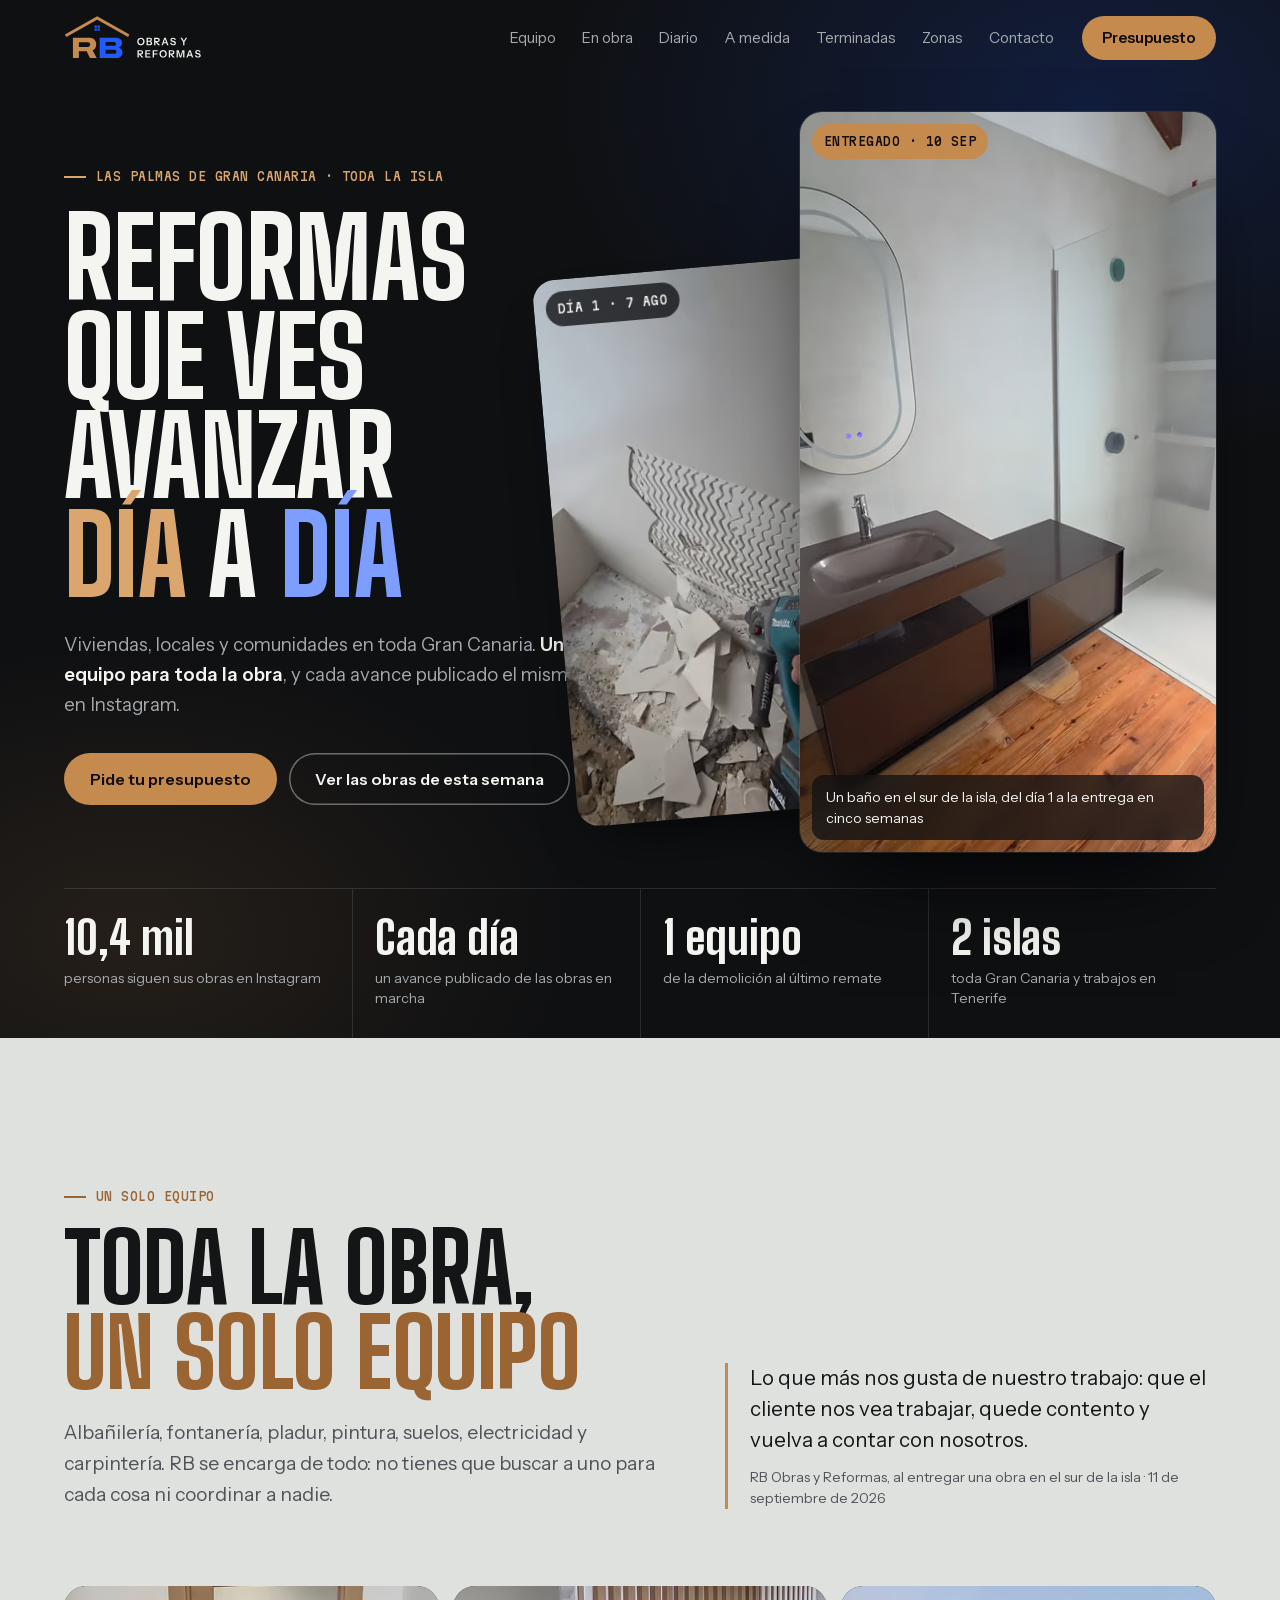
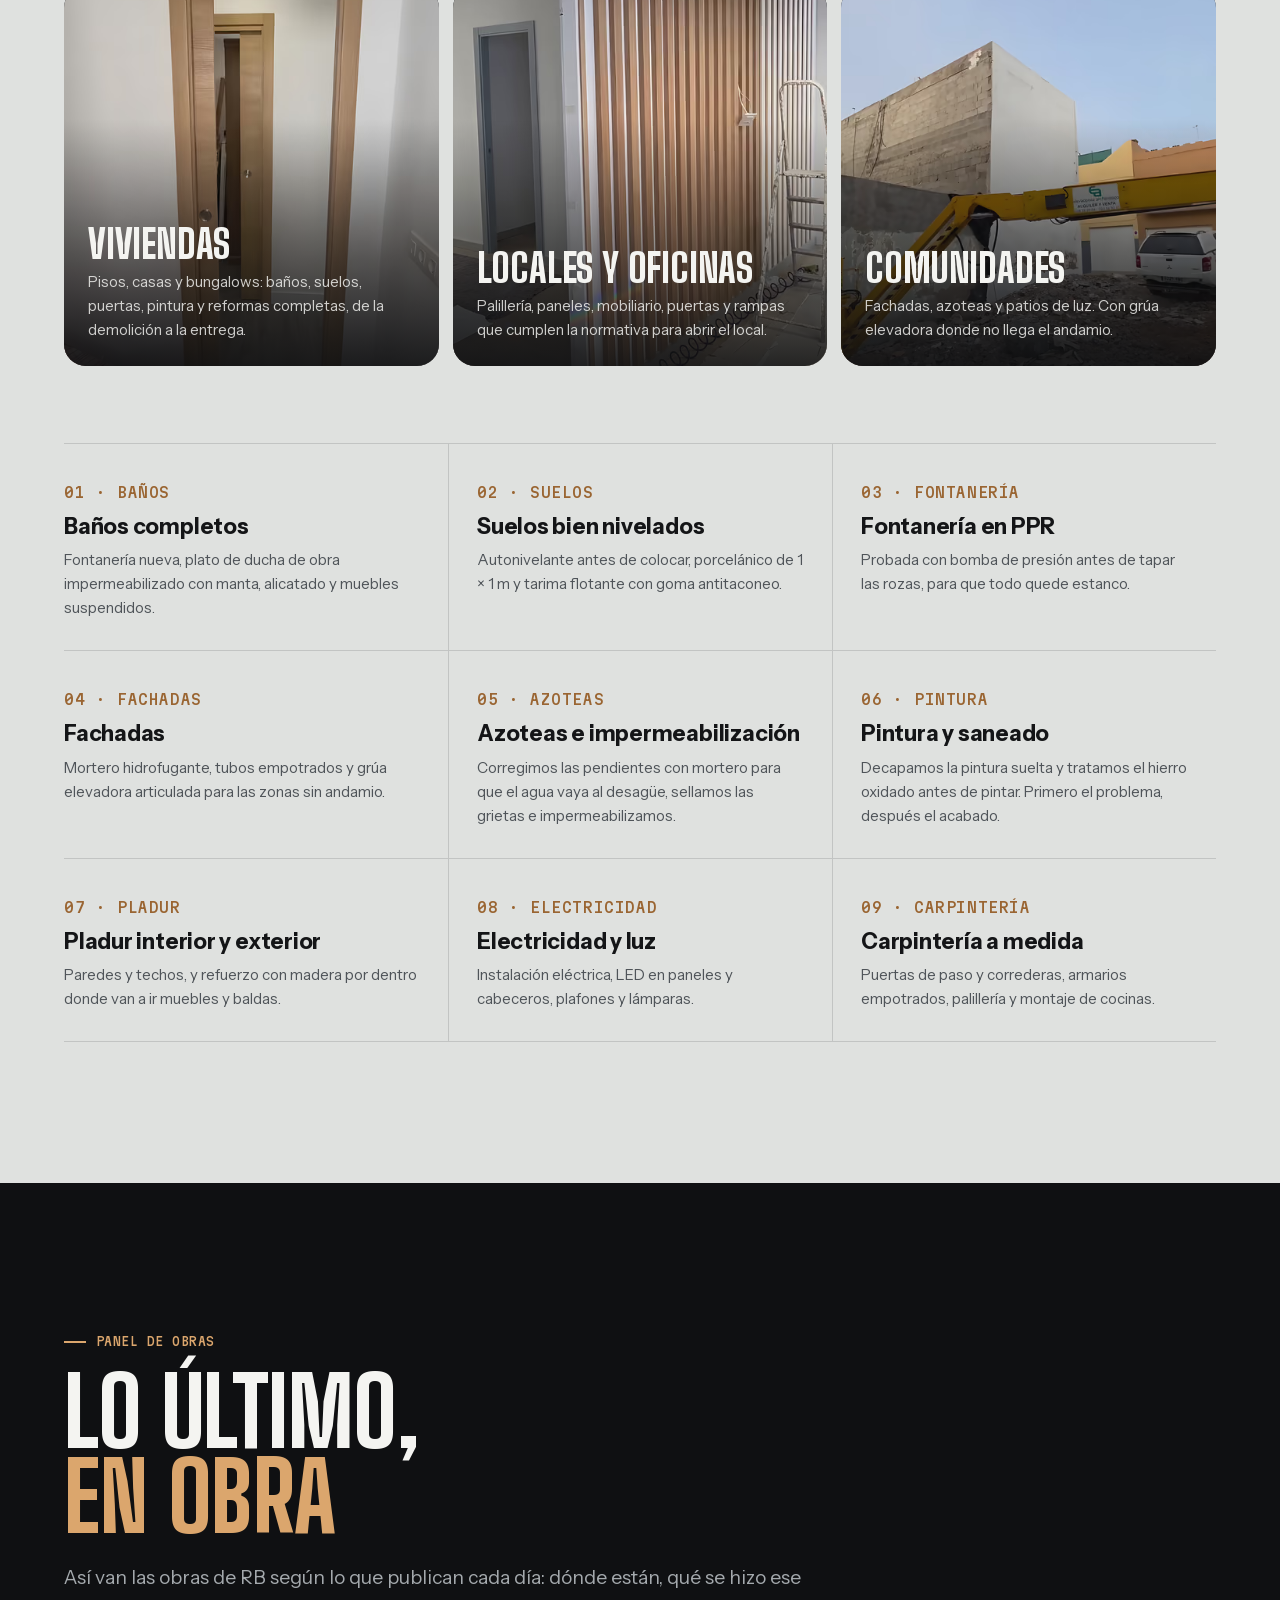
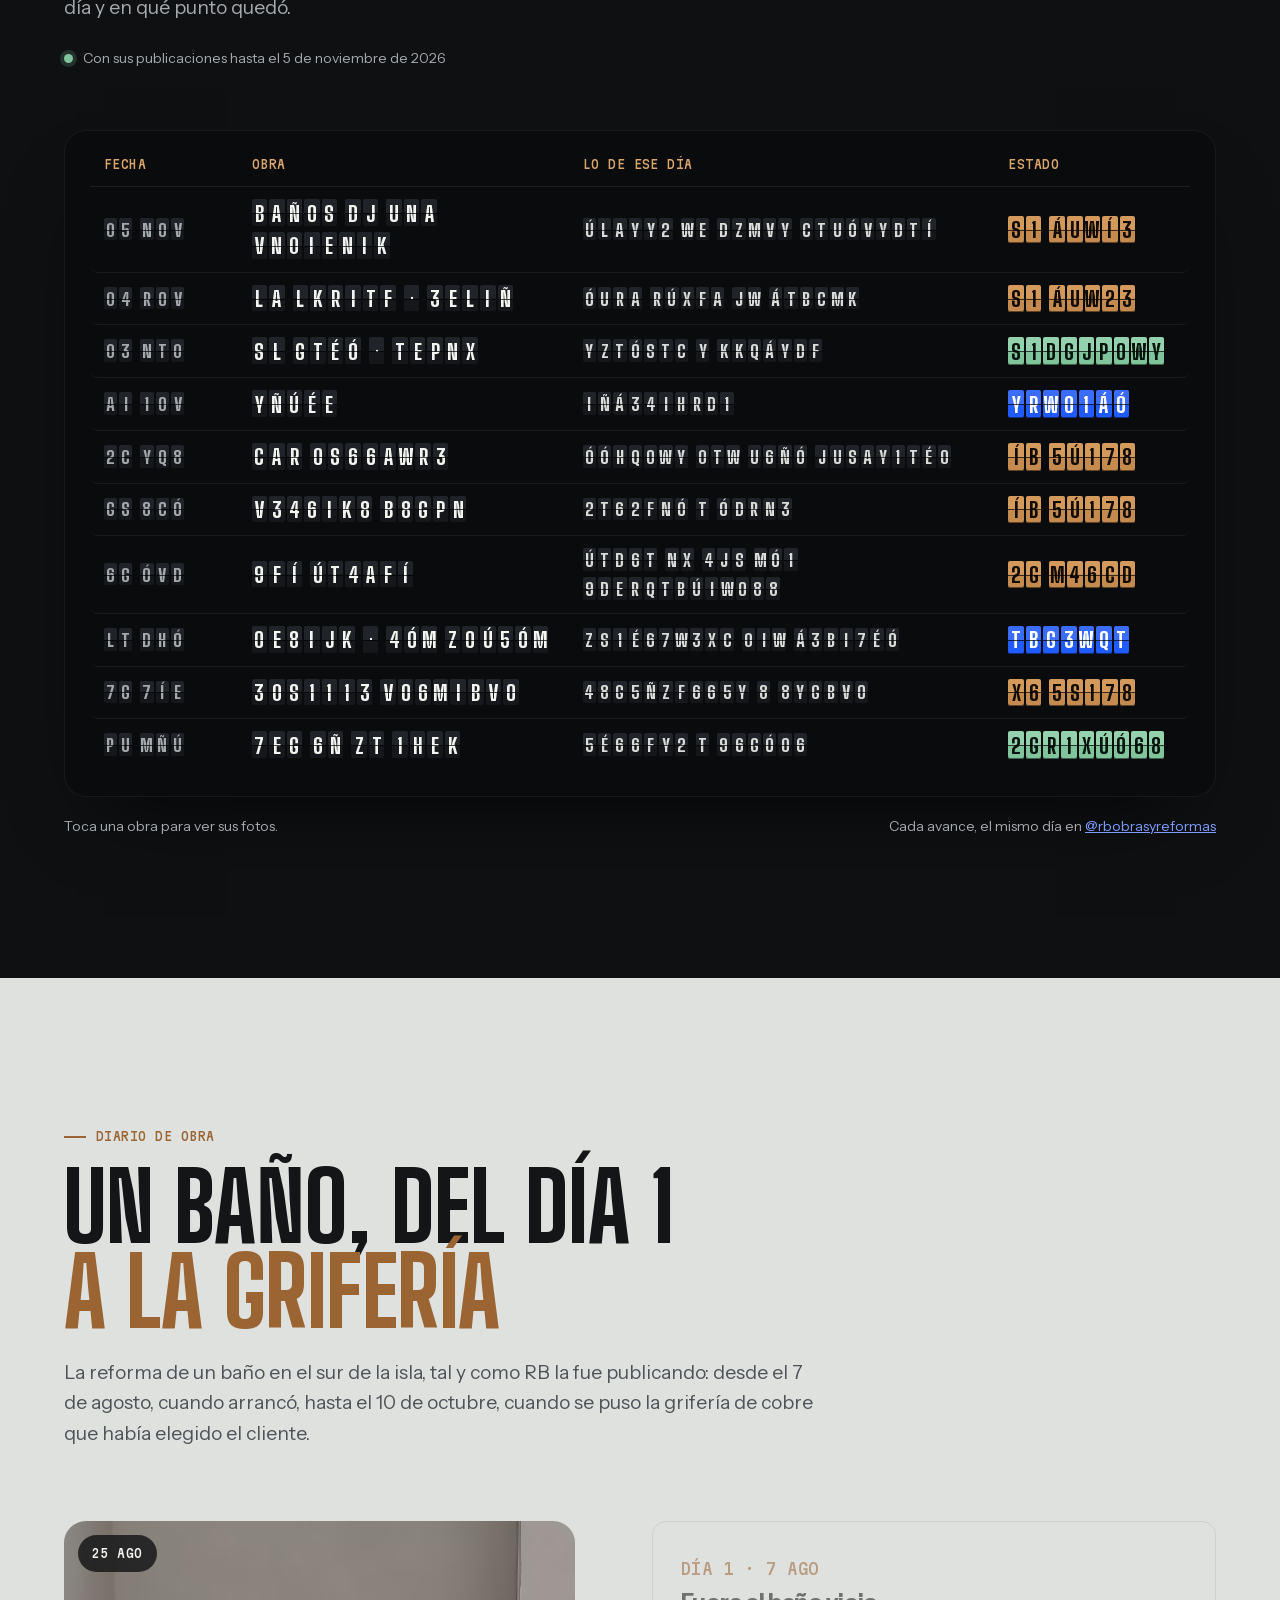
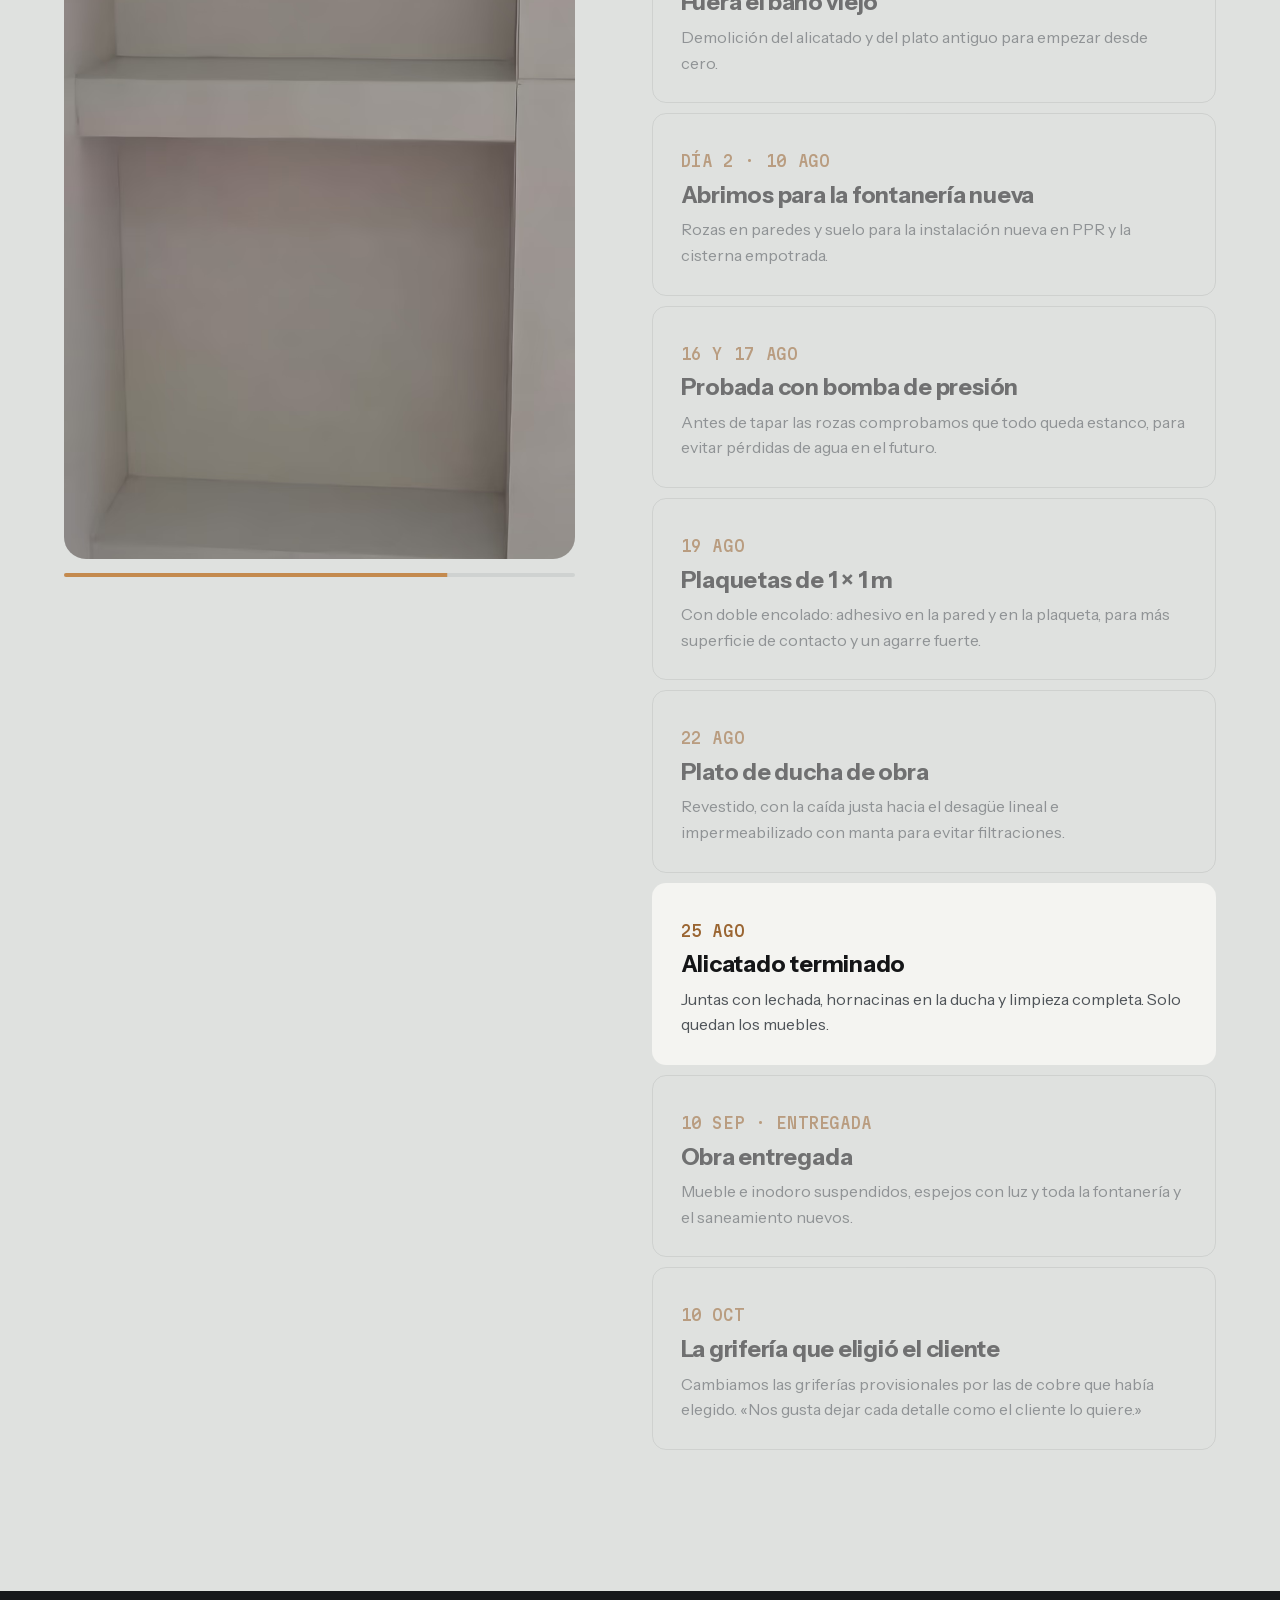
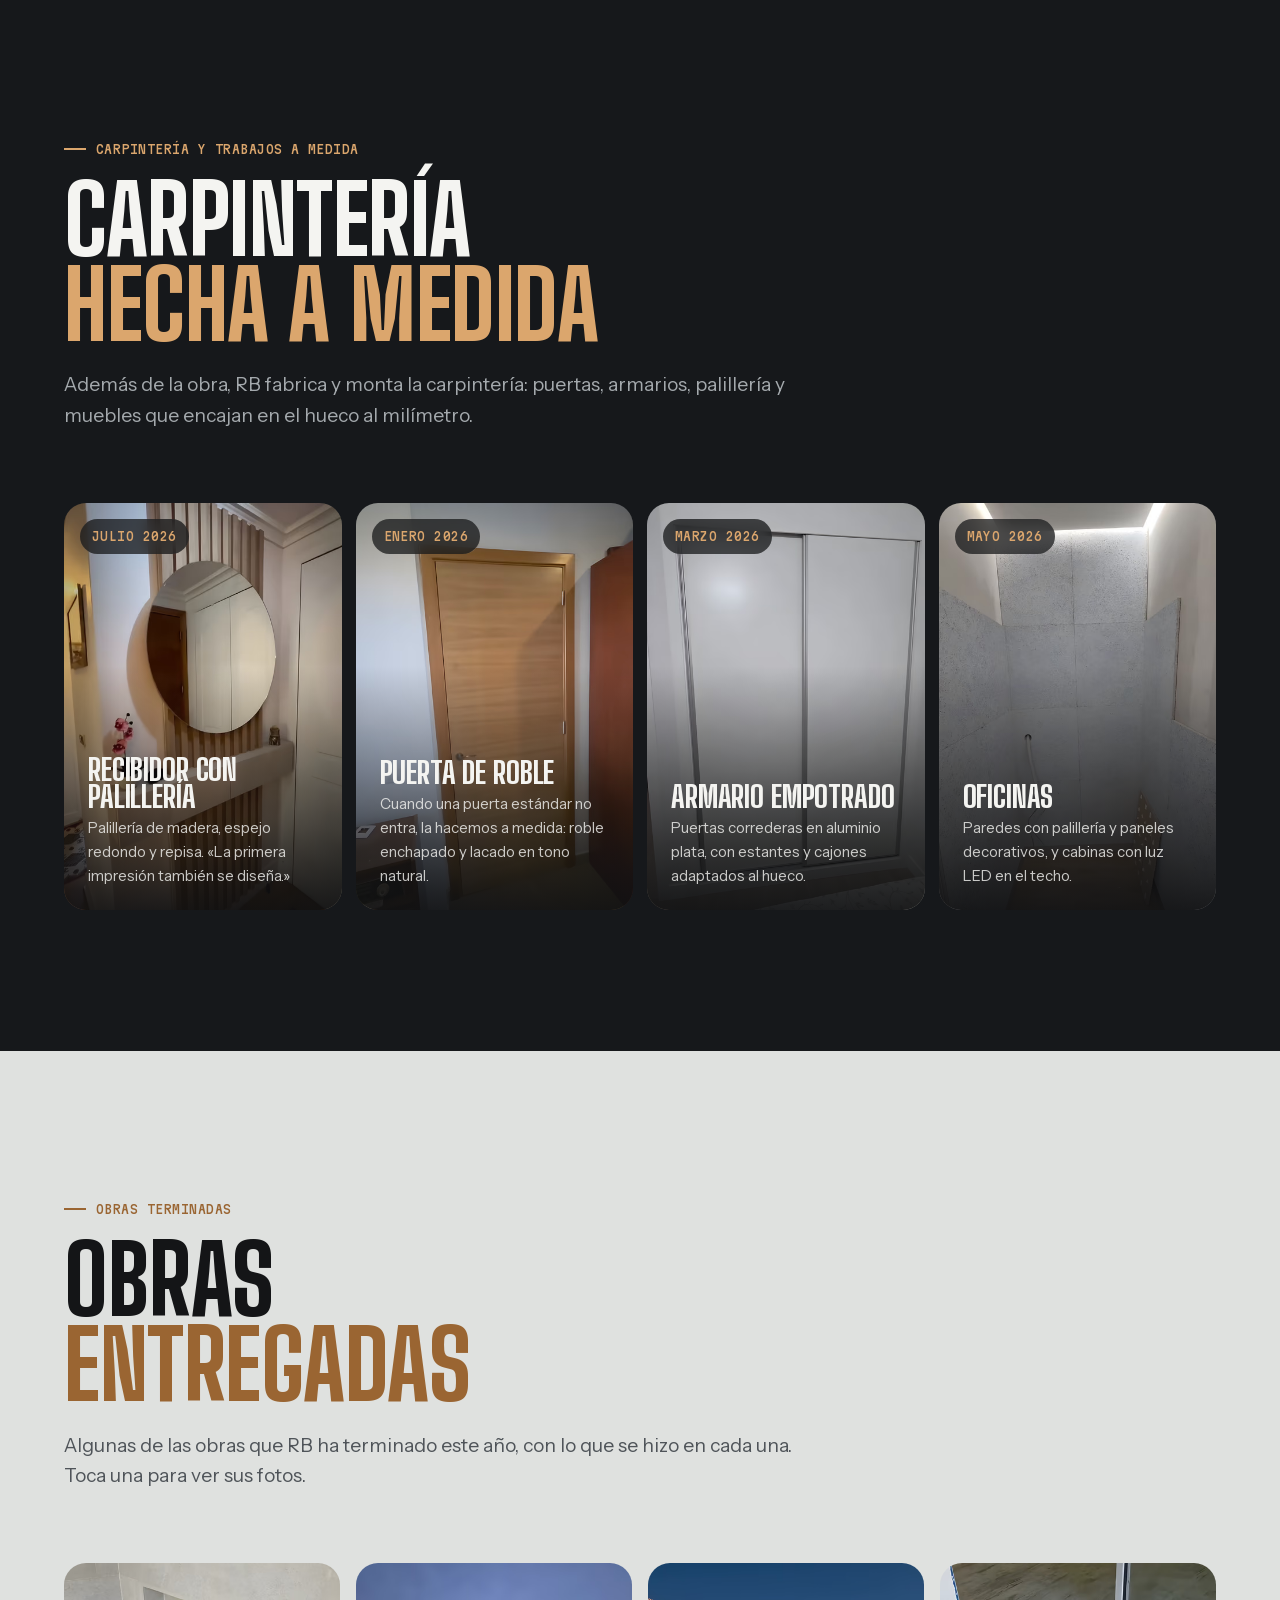
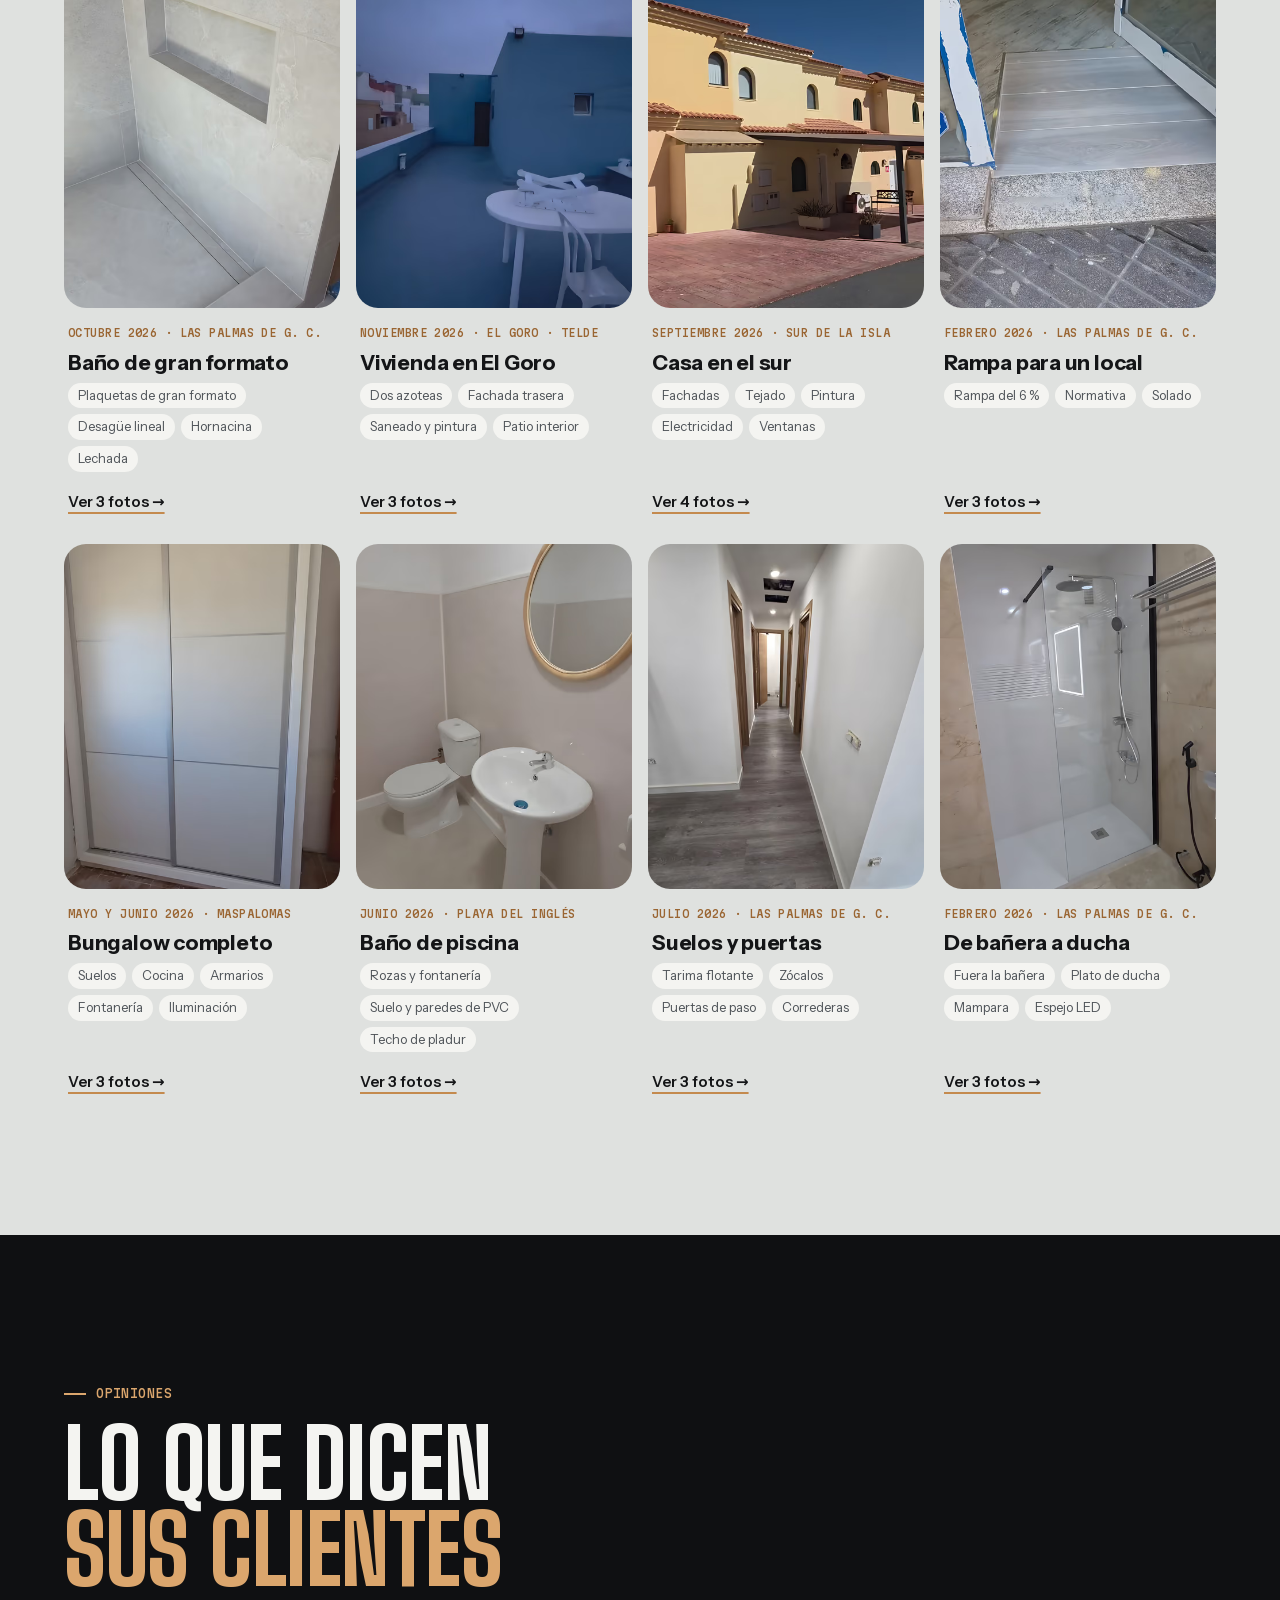
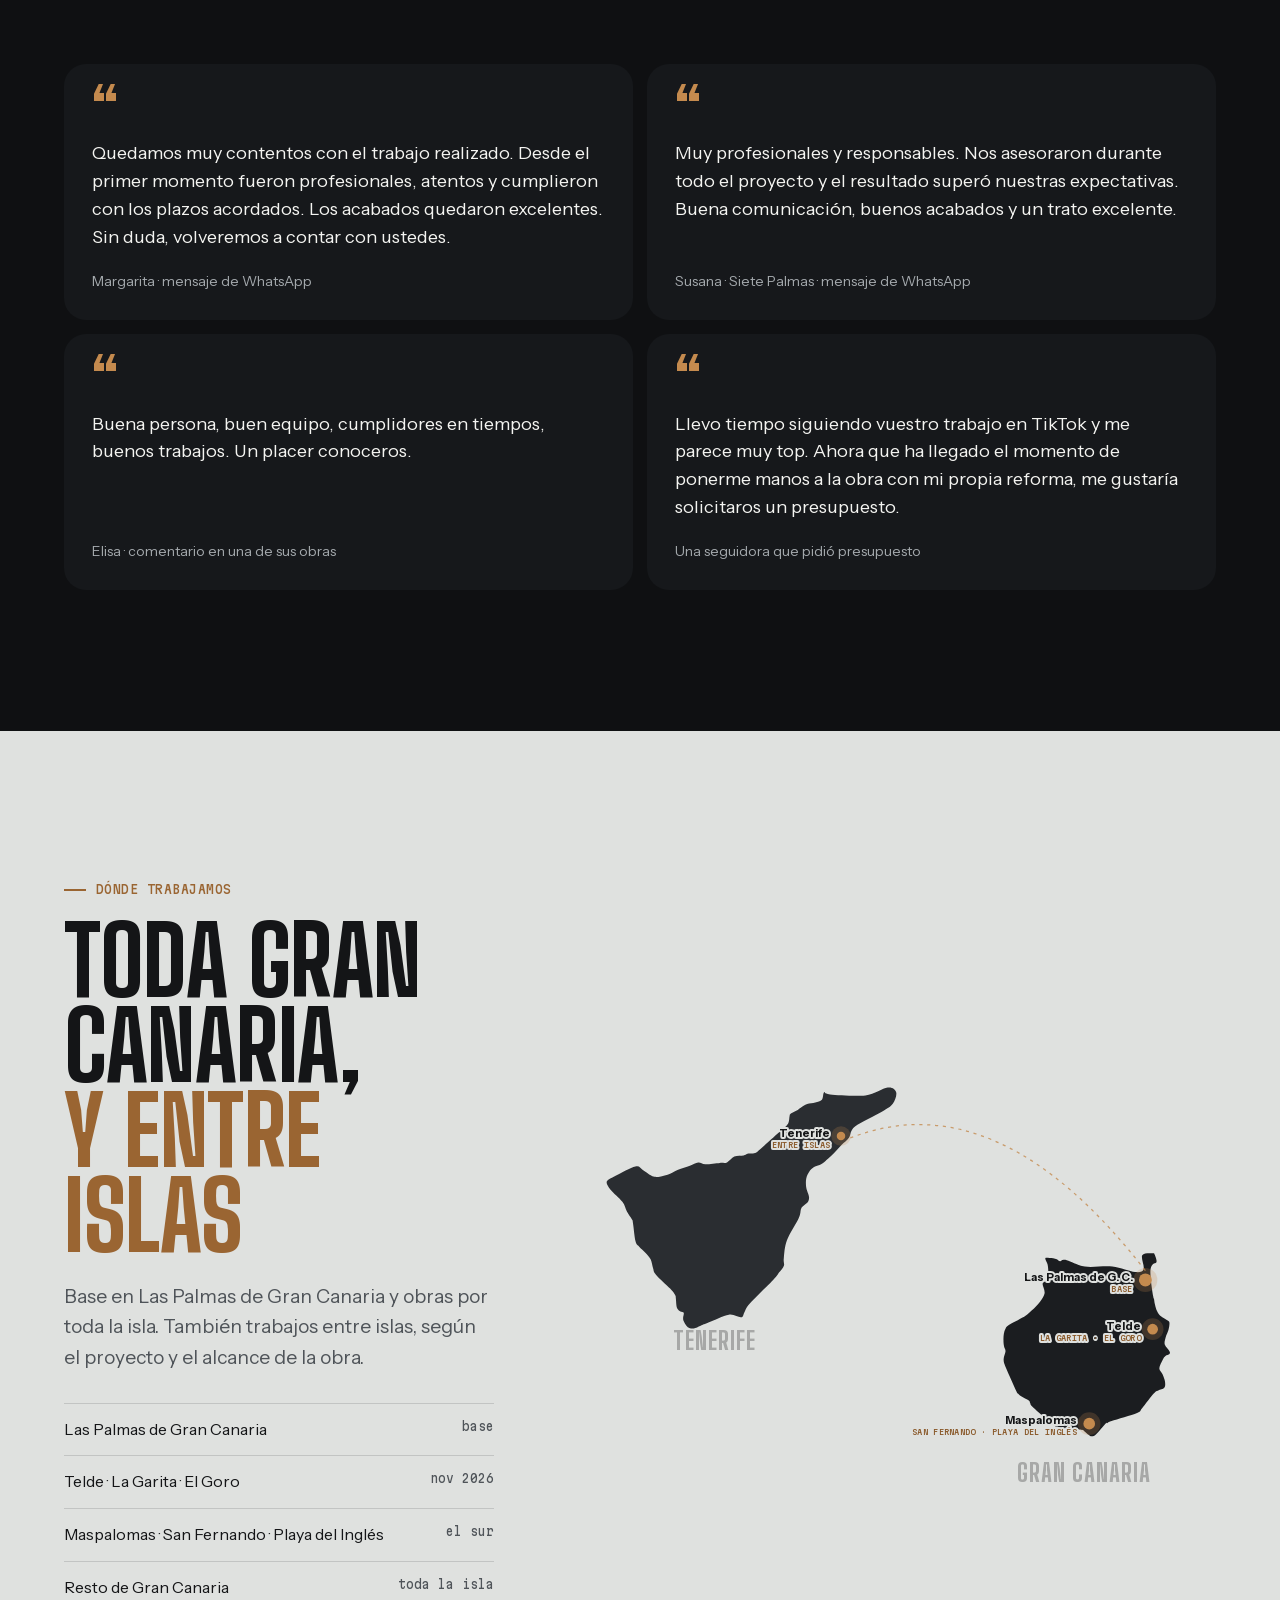
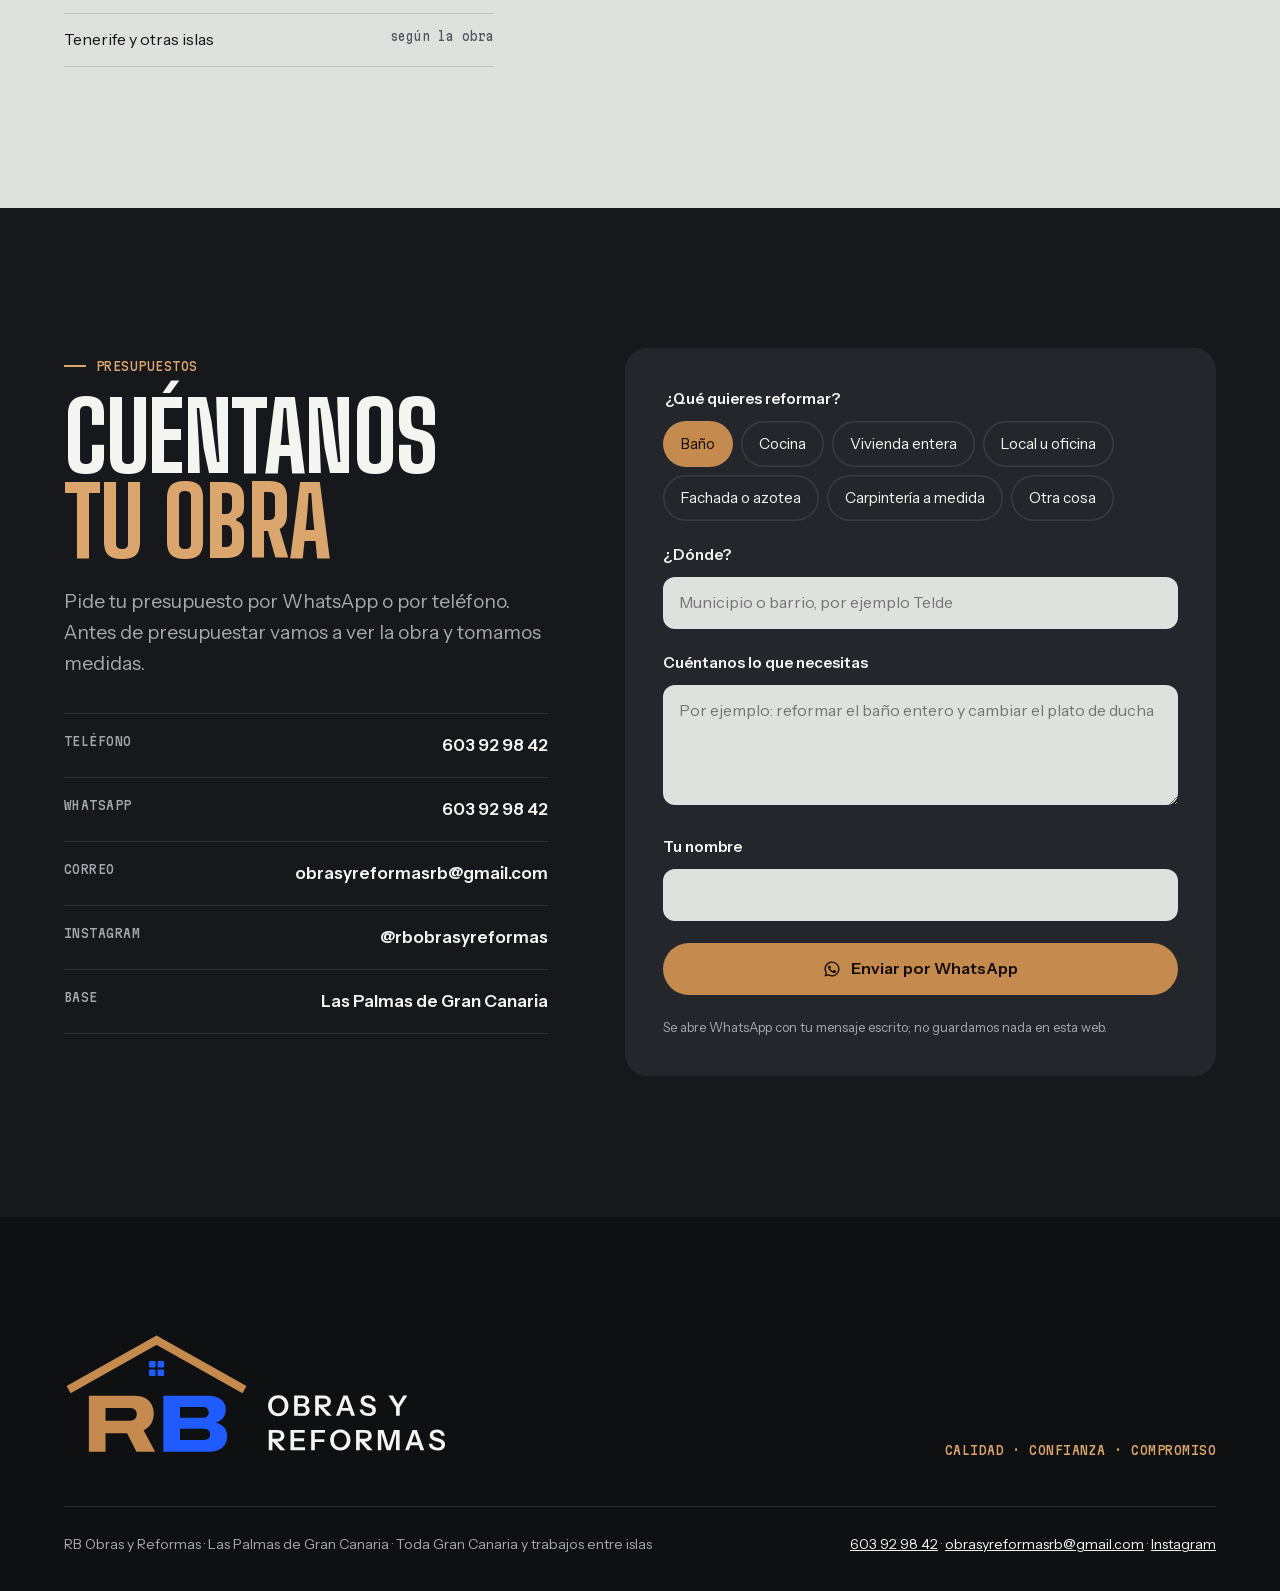
==== commit f97de83c: "Portada: texto del baño dentro de la foto Co-Authored-By: Claude Opus 5.5 <noreply@anthropic.com>" ====
--- a/index.html
+++ b/index.html
@@ -13,7 +13,7 @@
 <link rel="icon" href="img/favicon.svg" type="image/svg+xml">
 <link rel="preload" href="fonts/bigshoulders.woff2" as="font" type="font/woff2" crossorigin>
 <link rel="preload" as="image" type="image/avif" imagesrcset="img/portada-430.avif 430w, img/portada-860.avif 860w" imagesizes="(max-width: 760px) calc(50vw - 25px), 430px" fetchpriority="high">
-<link rel="stylesheet" href="css/main.css?v=417mx">
+<link rel="stylesheet" href="css/main.css?v=4ktat">
 <script type="application/ld+json">{"@context":"https://schema.org","@type":"HomeAndConstructionBusiness","name":"RB Obras y Reformas","url":"https://nocodya-hue.github.io/rb-obras/","image":"https://nocodya-hue.github.io/rb-obras/img/compartir.jpg","telephone":"+34603929842","email":"obrasyreformasrb@gmail.com","address":{"@type":"PostalAddress","addressLocality":"Las Palmas de Gran Canaria","addressRegion":"Las Palmas","addressCountry":"ES"},"areaServed":["Gran Canaria","Las Palmas de Gran Canaria","Telde","San Bartolomé de Tirajana","Tenerife"],"sameAs":["https://www.instagram.com/rbobrasyreformas/"],"slogan":"Calidad · Confianza · Compromiso"}</script>
 </head>
 <body>
@@ -42,8 +42,8 @@
       </div>
       <div class="portada__fotos">
         <figure class="portada__antes"><picture><source type="image/avif" srcset="img/portada-antes-300.avif 300w, img/portada-antes-600.avif 600w" sizes="(max-width: 760px) calc(50vw - 25px), 300px"><img src="img/portada-antes-300.webp" srcset="img/portada-antes-300.webp 300w, img/portada-antes-600.webp 600w" sizes="(max-width: 760px) calc(50vw - 25px), 300px" width="600" height="1067" alt="El mismo baño el día 1 de la obra, con el alicatado antiguo a medio demoler" loading="lazy" decoding="async"></picture><figcaption class="mono">Día 1 · 7 ago</figcaption></figure>
-        <figure class="portada__foto"><picture><source type="image/avif" srcset="img/portada-430.avif 430w, img/portada-860.avif 860w" sizes="(max-width: 760px) calc(50vw - 25px), 430px"><img src="img/portada-430.webp" srcset="img/portada-430.webp 430w, img/portada-860.webp 860w" sizes="(max-width: 760px) calc(50vw - 25px), 430px" width="860" height="1529" alt="Baño reformado por RB en el sur de Gran Canaria: lavabo doble suspendido, espejo ovalado con luz, mampara, hornacinas y suelo de madera" decoding="async" fetchpriority="high"></picture><figcaption class="mono">Entregado · 10 sep</figcaption></figure>
-        <p class="portada__pie">Un baño en el sur de la isla, del día 1 a la entrega en cinco semanas</p>
+        <figure class="portada__foto"><picture><source type="image/avif" srcset="img/portada-430.avif 430w, img/portada-860.avif 860w" sizes="(max-width: 760px) calc(50vw - 25px), 430px"><img src="img/portada-430.webp" srcset="img/portada-430.webp 430w, img/portada-860.webp 860w" sizes="(max-width: 760px) calc(50vw - 25px), 430px" width="860" height="1529" alt="Baño reformado por RB en el sur de Gran Canaria: lavabo doble suspendido, espejo ovalado con luz, mampara, hornacinas y suelo de madera" decoding="async" fetchpriority="high"></picture><figcaption class="mono">Entregado · 10 sep</figcaption><p class="portada__pie portada__pie--foto">Un baño en el sur de la isla, del día 1 a la entrega en cinco semanas</p></figure>
+        <p class="portada__pie portada__pie--movil">Un baño en el sur de la isla, del día 1 a la entrega en cinco semanas</p>
       </div>
     </div>
     <div class="cifras"><div class="cifra"><b>10,4 mil</b><span>personas siguen sus obras en Instagram</span></div><div class="cifra"><b>Cada día</b><span>un avance publicado de las obras en marcha</span></div><div class="cifra"><b>1 equipo</b><span>de la demolición al último remate</span></div><div class="cifra"><b>2 islas</b><span>toda Gran Canaria y trabajos en Tenerife</span></div></div>
@@ -268,6 +268,6 @@
   <div class="ventana__fotos"></div>
   <div class="ventana__texto-in"><p class="ventana__fecha mono"></p><h3 class="ventana__titulo rotulo"></h3><p class="ventana__texto"></p><p class="ventana__pie"><a class="ventana__ig" href="#" rel="noopener">Ver la publicación en Instagram</a></p></div>
 </dialog>
-<script src="js/main.js?v=417mx" defer></script>
+<script src="js/main.js?v=4ktat" defer></script>
 </body>
 </html>
--- a/css/main.css
+++ b/css/main.css
@@ -85,8 +85,9 @@
 .portada__antes img { filter: saturate(.85) brightness(.92); }
 .portada__foto figcaption, .portada__antes figcaption { position: absolute; top: 12px; left: 12px; padding: 8px 12px; border-radius: 999px; background: rgba(15, 16, 18, .78); color: var(--cal); backdrop-filter: blur(8px); -webkit-backdrop-filter: blur(8px); }
 .portada__foto figcaption { background: var(--cobre); color: #120c06; }
-.portada__pie { position: absolute; left: 0; top: 0; max-width: 38%; font-size: 14px; line-height: 1.45; color: var(--gris-cl); }
-.portada__pie::after { content: ' →'; color: var(--cobre-cl); }
+.portada__pie { font-size: 14px; line-height: 1.45; color: var(--gris-cl); }
+.portada__pie--foto { position: absolute; left: 12px; right: 12px; bottom: 12px; padding: 12px 14px; border-radius: 12px; background: rgba(15, 16, 18, .74); color: var(--cal); backdrop-filter: blur(10px); -webkit-backdrop-filter: blur(10px); }
+.portada__pie--movil { display: none; }
 .cifras { position: relative; display: grid; grid-template-columns: repeat(4, minmax(0, 1fr)); border-top: 1px solid var(--linea); }
 .cifra { padding: 26px 22px 30px 0; }
 .cifra + .cifra { padding-left: 22px; border-left: 1px solid var(--linea); }
@@ -301,8 +302,9 @@
   .portada__fotos { display: grid; grid-template-columns: 1fr 1fr; gap: 10px; height: auto; min-height: 0; align-items: end; }
   .portada__antes { position: relative; right: auto; bottom: auto; height: auto; width: 100%; transform: none; animation: none; }
   .portada__foto { height: auto; width: 100%; }
-  .portada__pie { position: static; grid-column: 1 / -1; grid-row: 1; max-width: none; margin-bottom: 2px; }
-  .portada__pie::after { content: ' ↓'; }
+  .portada__pie--foto { display: none; }
+  .portada__pie--movil { display: block; grid-column: 1 / -1; grid-row: 1; margin-bottom: 2px; }
+  .portada__pie--movil::after { content: ' ↓'; color: var(--cobre-cl); }
   .portada__foto figcaption, .portada__antes figcaption { top: 8px; left: 8px; padding: 6px 9px; font-size: 10px; white-space: nowrap; }
   .portada__rejilla { padding-bottom: 8px; }
   .cifras { grid-template-columns: repeat(2, minmax(0, 1fr)); margin-top: 28px; }
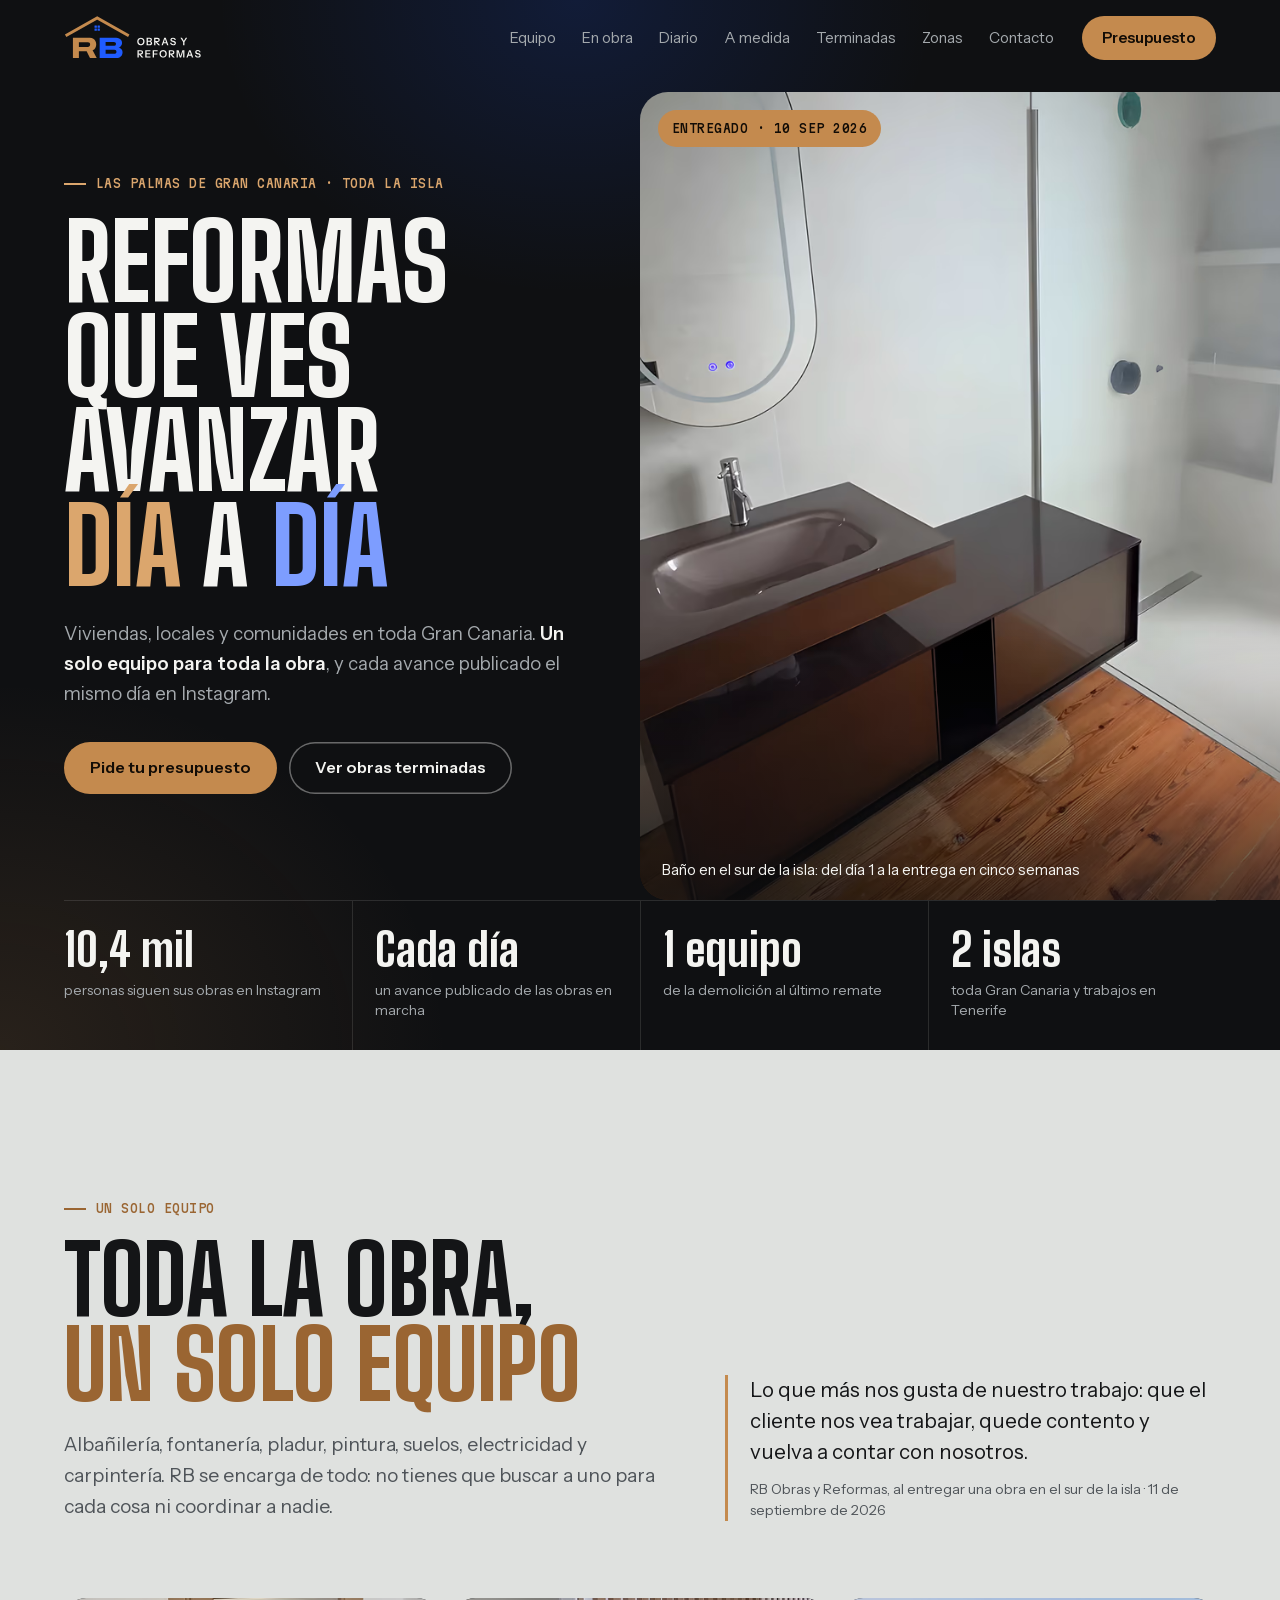
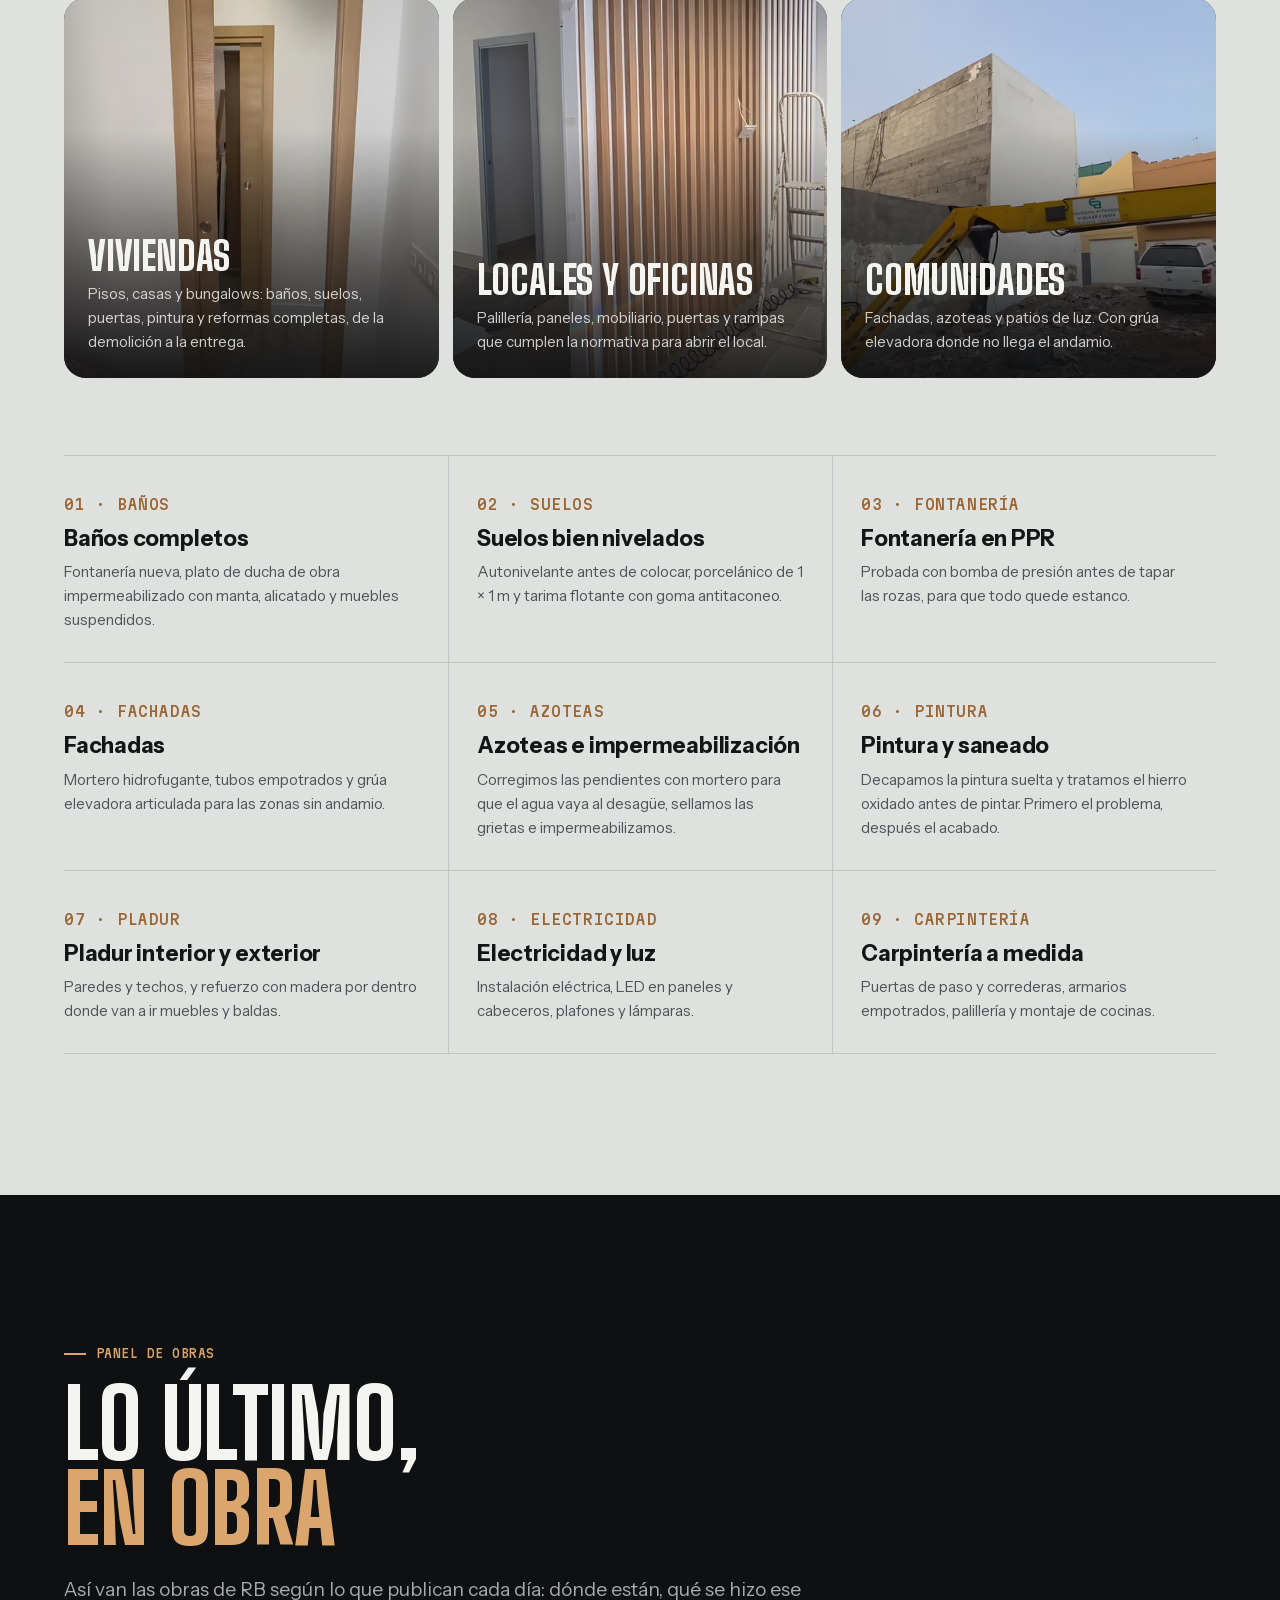
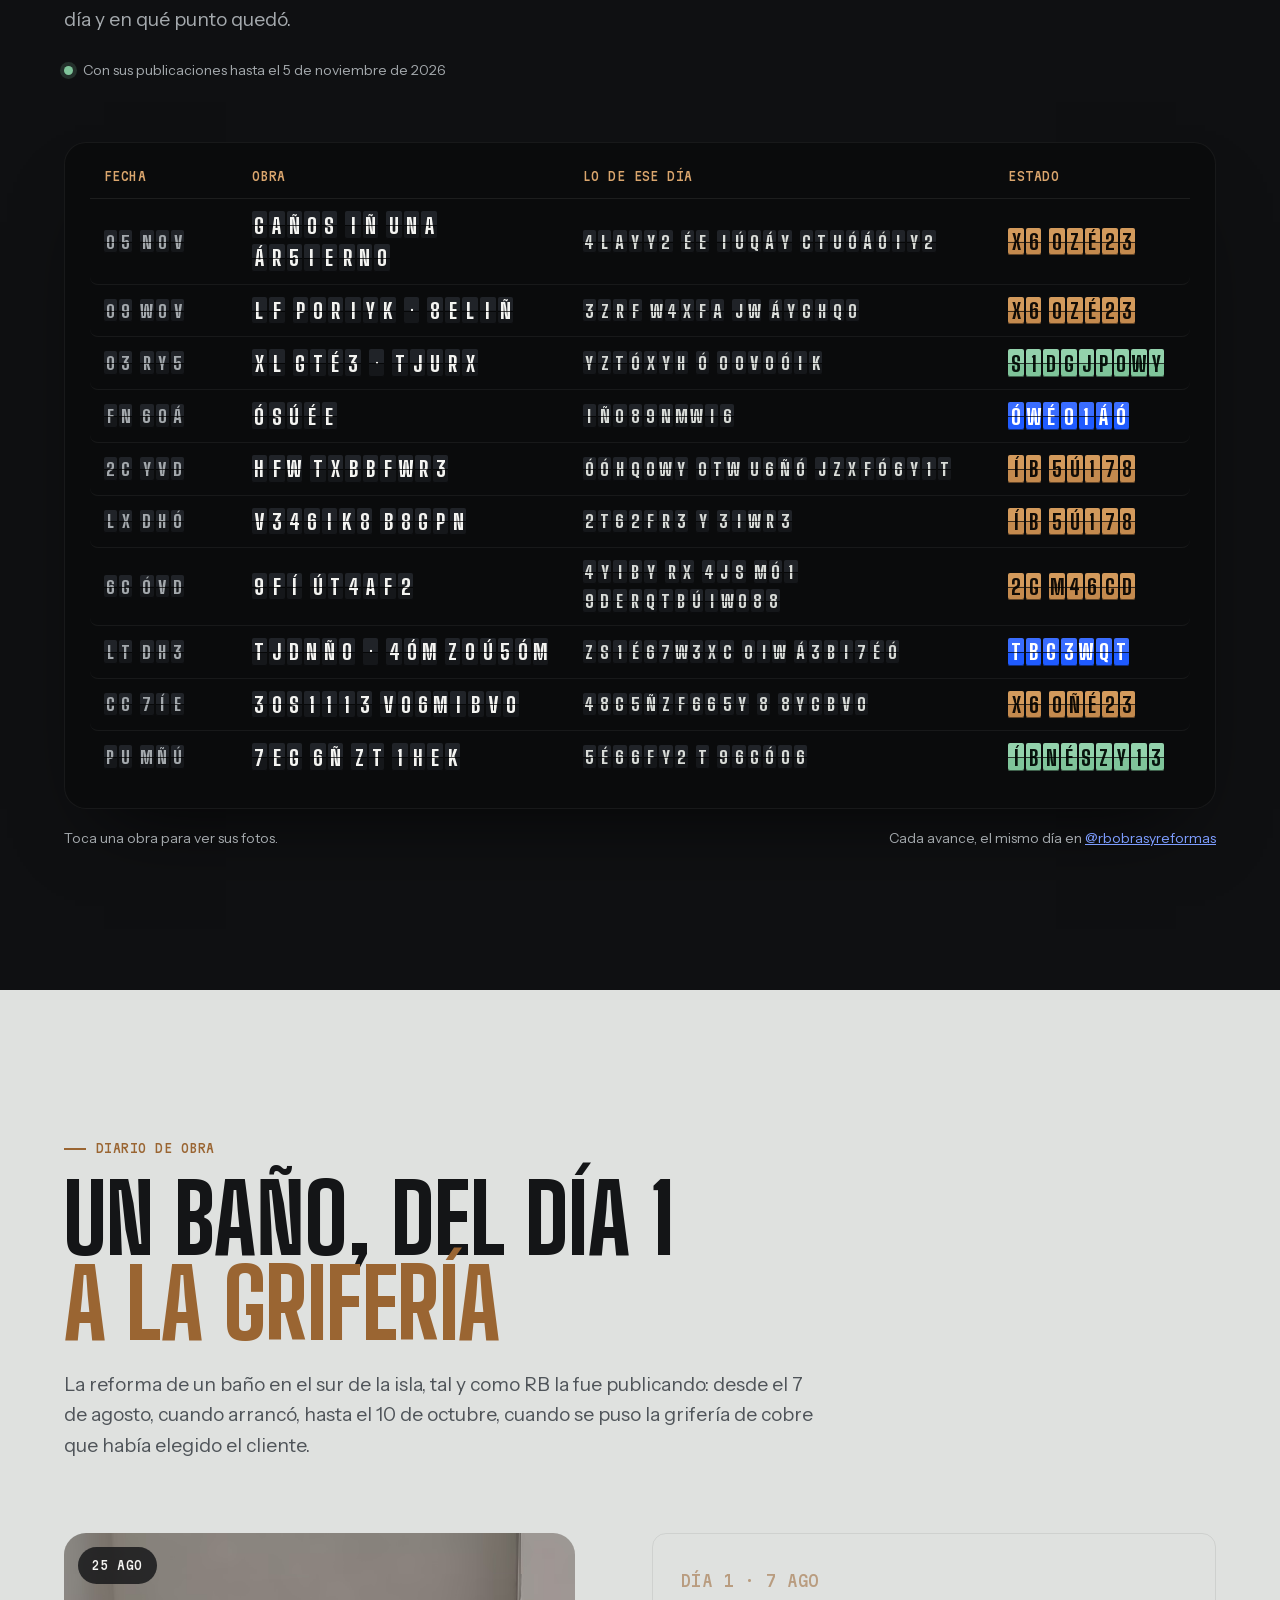
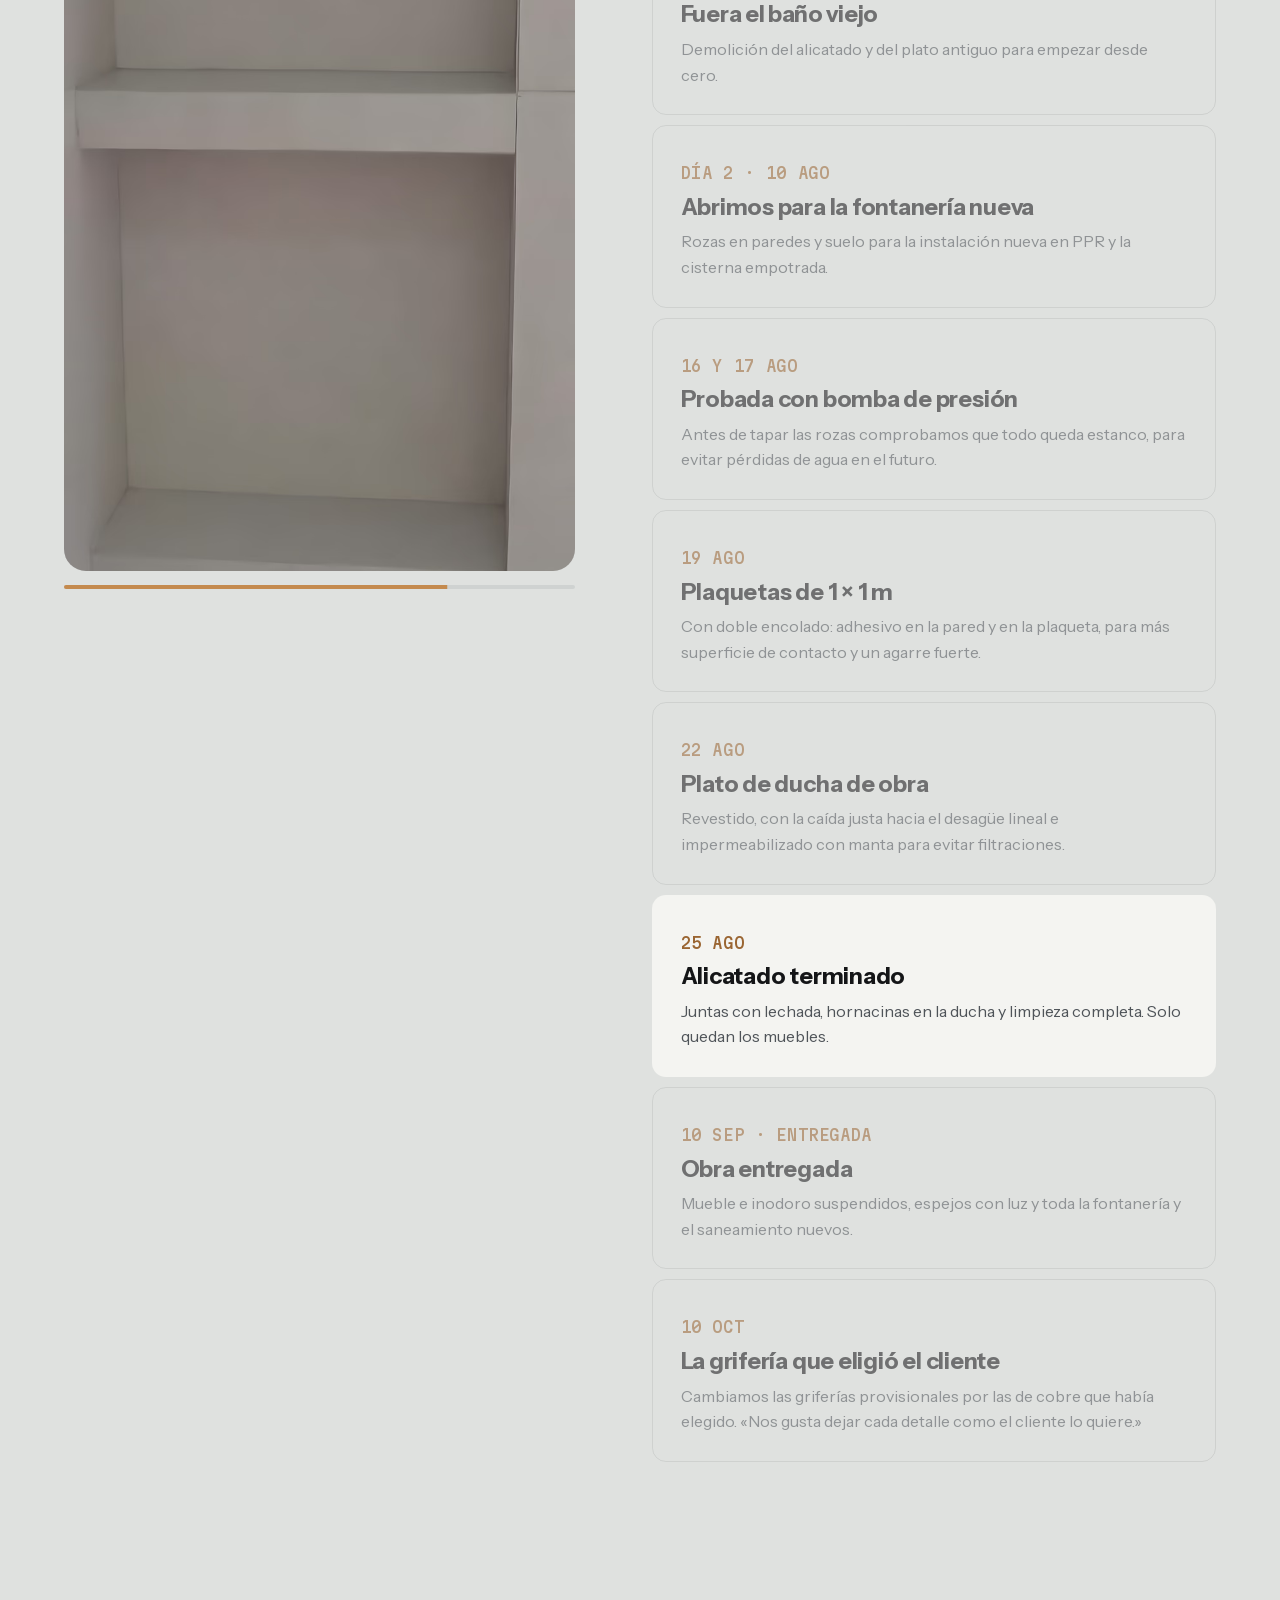
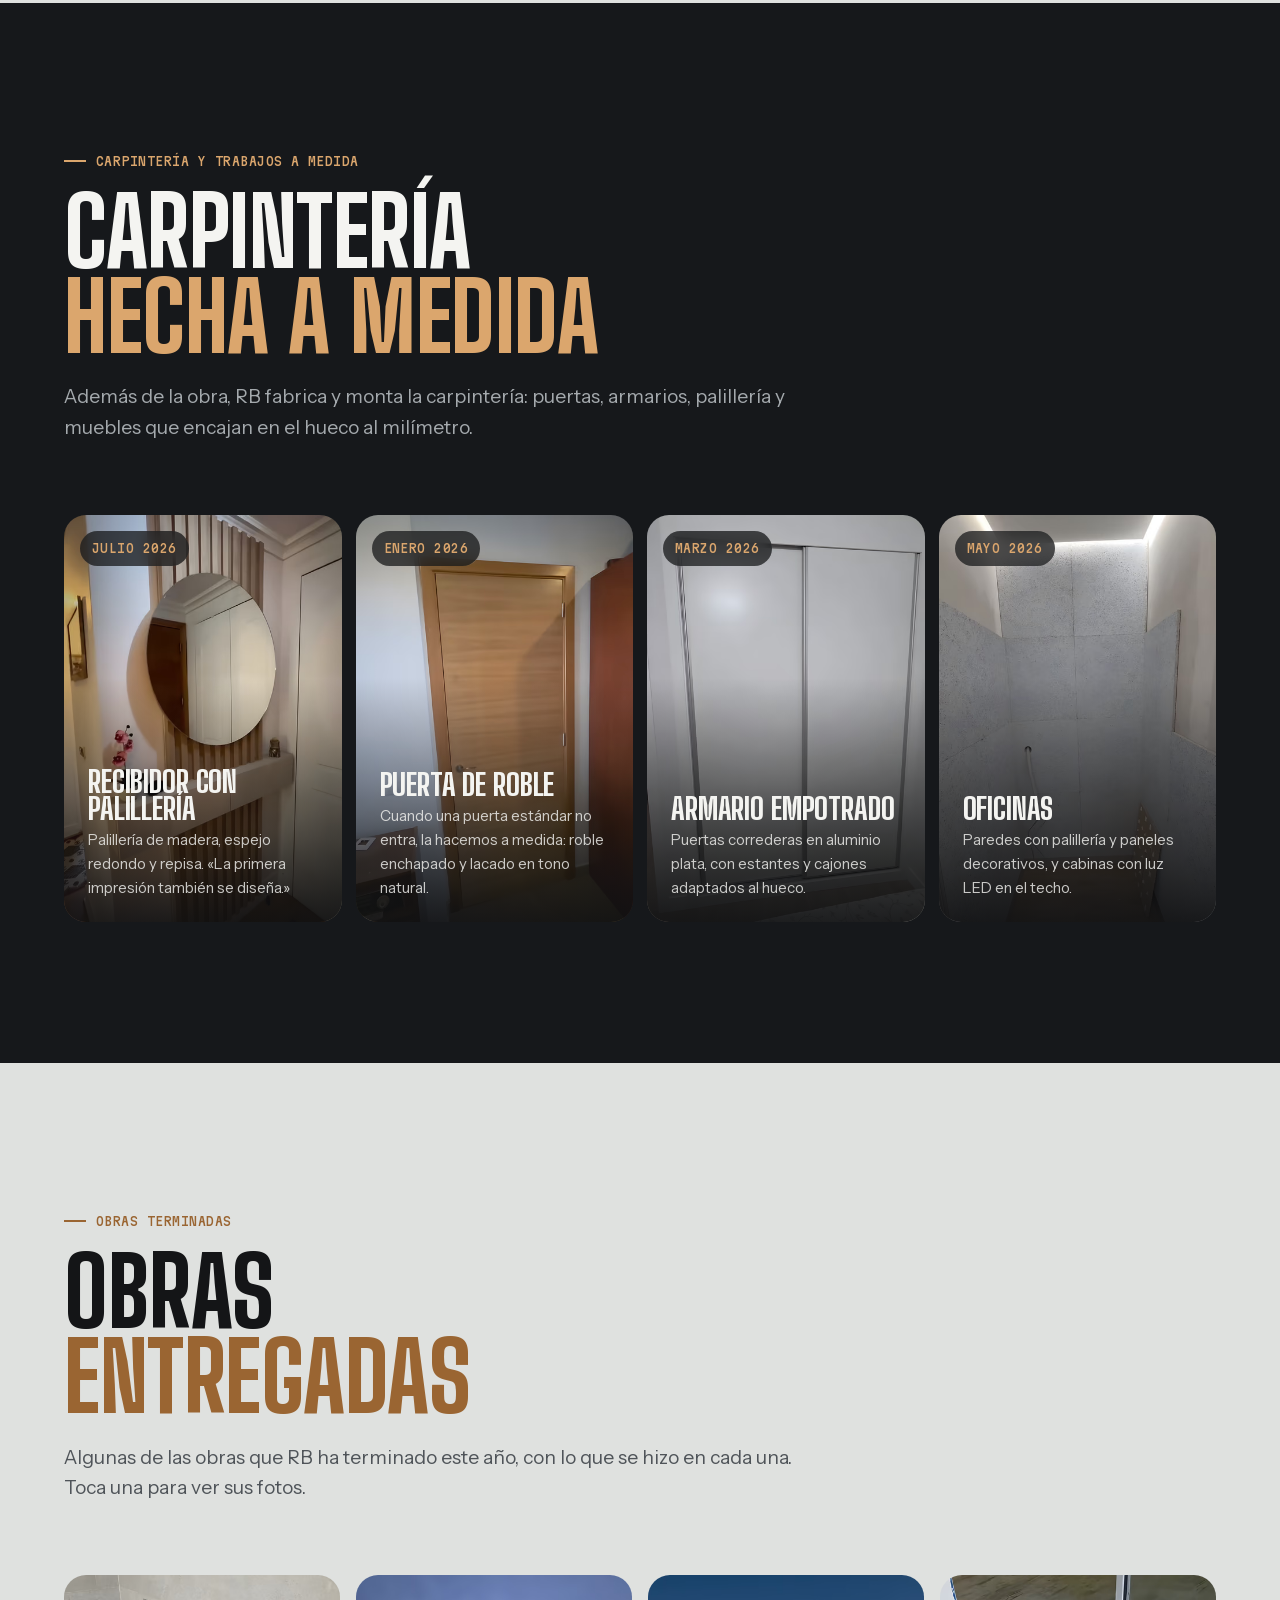
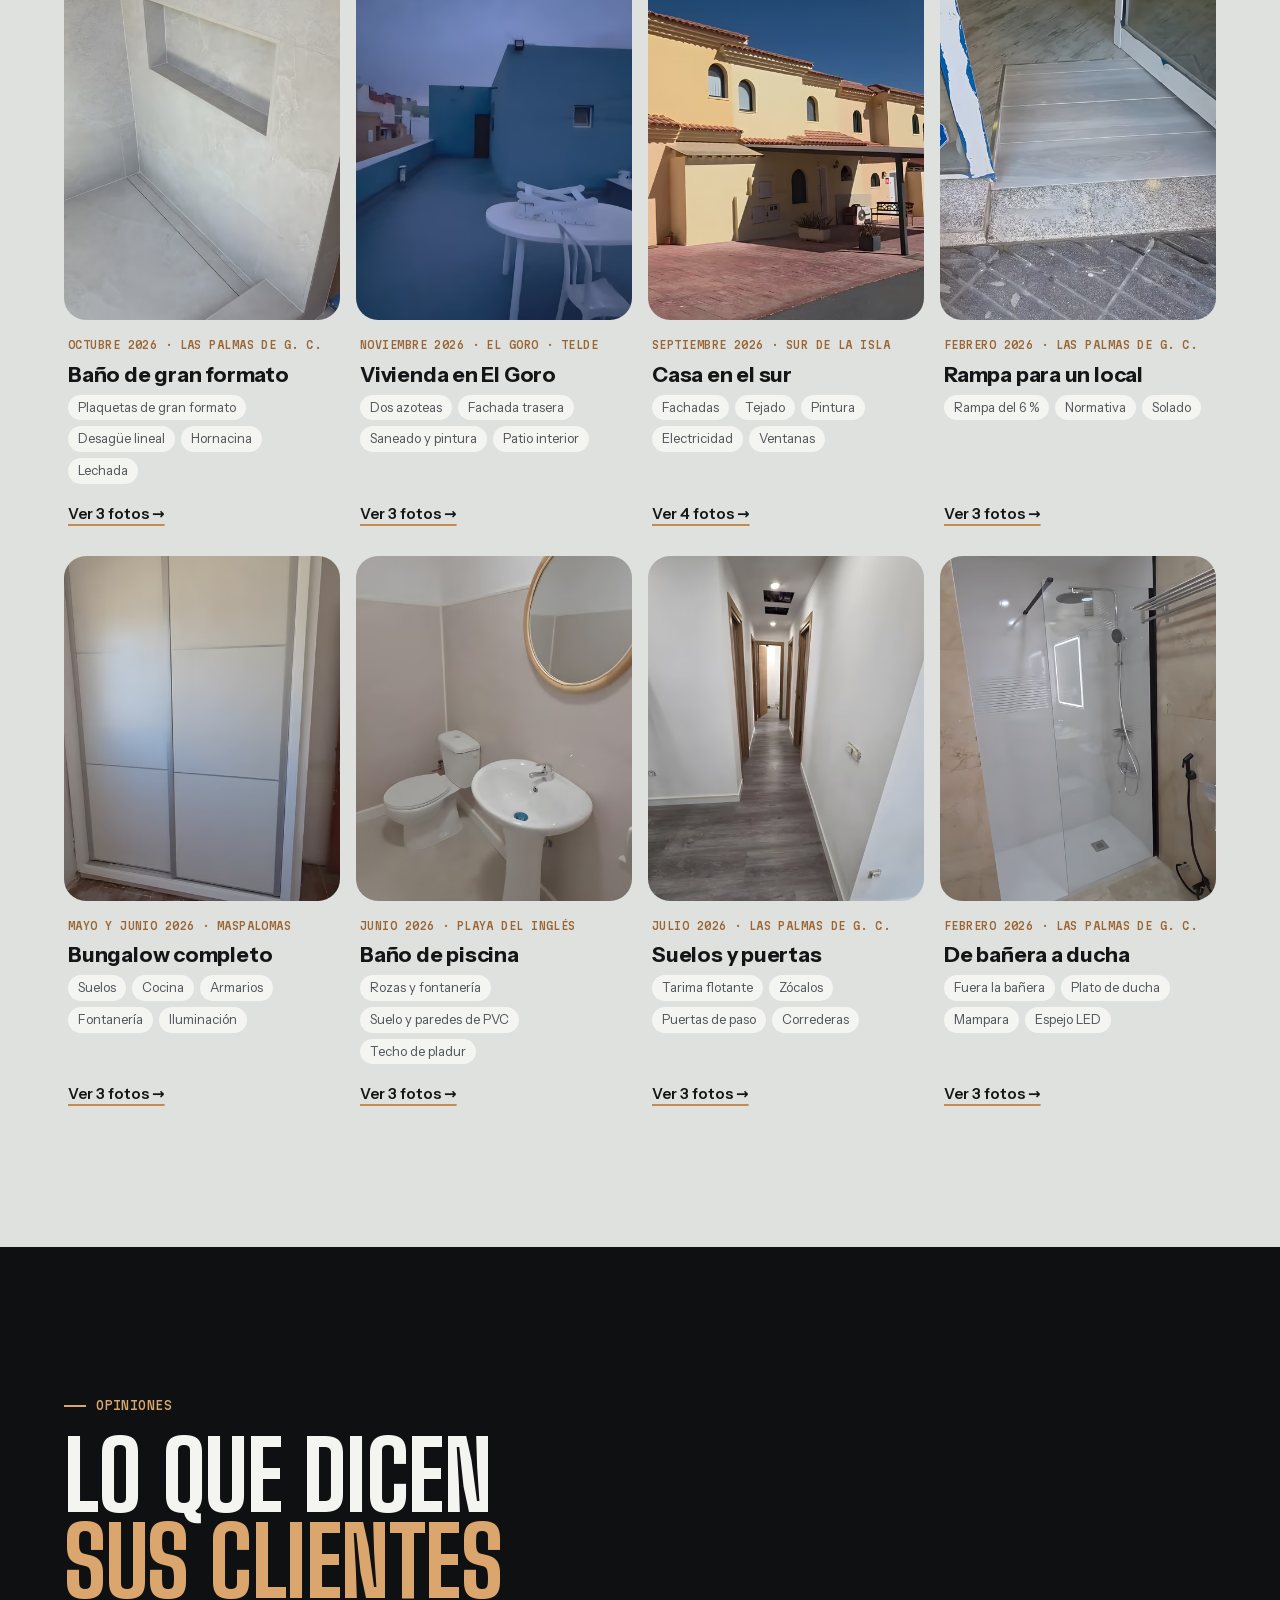
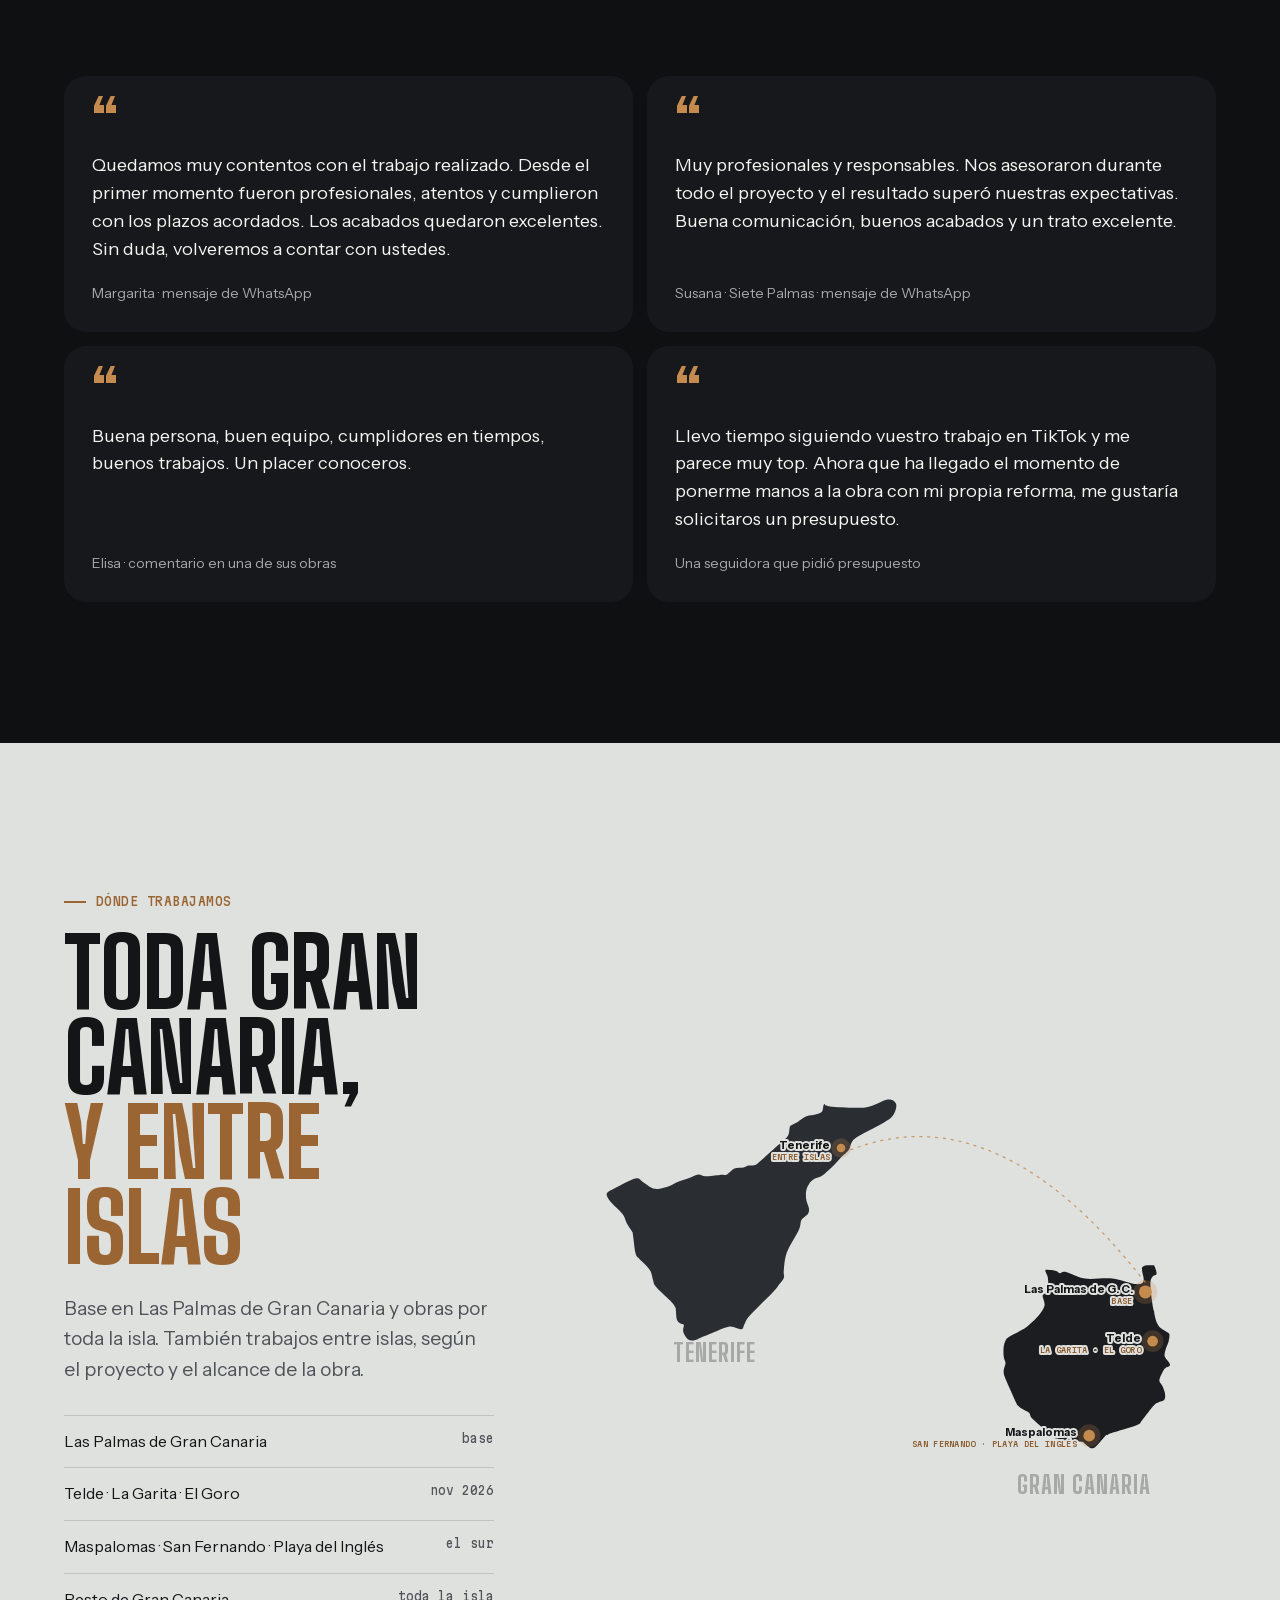
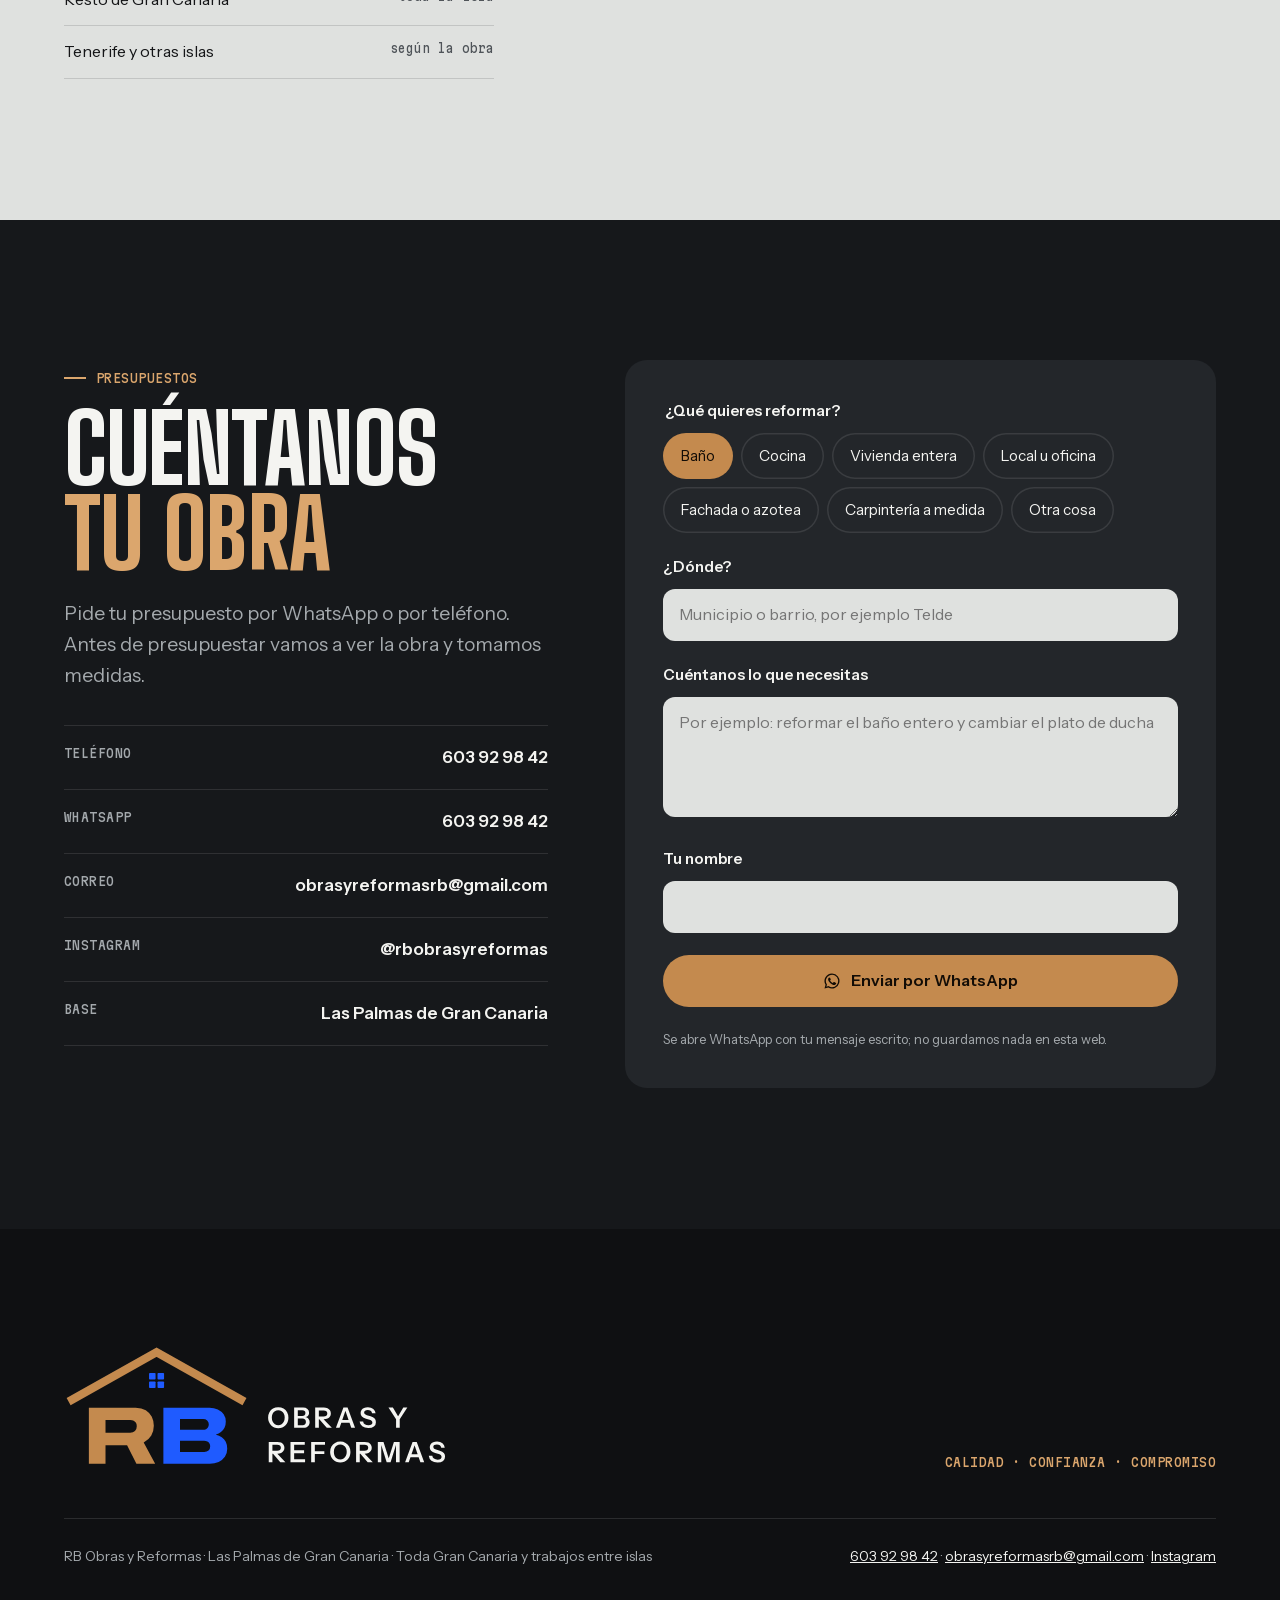
==== commit 5cf8bccb: "Portada con una sola foto grande de una obra terminada Co-Authored-By: Claude Opus 5.5 <noreply@anth" ====
--- a/index.html
+++ b/index.html
@@ -12,8 +12,8 @@
 <meta property="og:url" content="https://nocodya-hue.github.io/rb-obras/"><meta property="og:image" content="https://nocodya-hue.github.io/rb-obras/img/compartir.jpg">
 <link rel="icon" href="img/favicon.svg" type="image/svg+xml">
 <link rel="preload" href="fonts/bigshoulders.woff2" as="font" type="font/woff2" crossorigin>
-<link rel="preload" as="image" type="image/avif" imagesrcset="img/portada-430.avif 430w, img/portada-860.avif 860w" imagesizes="(max-width: 760px) calc(50vw - 25px), 430px" fetchpriority="high">
-<link rel="stylesheet" href="css/main.css?v=4ktat">
+<link rel="preload" as="image" type="image/avif" imagesrcset="img/portada-480.avif 480w, img/portada-760.avif 760w, img/portada-900.avif 900w" imagesizes="(max-width: 760px) 100vw, 50vw" fetchpriority="high">
+<link rel="stylesheet" href="css/main.css?v=570wz">
 <script type="application/ld+json">{"@context":"https://schema.org","@type":"HomeAndConstructionBusiness","name":"RB Obras y Reformas","url":"https://nocodya-hue.github.io/rb-obras/","image":"https://nocodya-hue.github.io/rb-obras/img/compartir.jpg","telephone":"+34603929842","email":"obrasyreformasrb@gmail.com","address":{"@type":"PostalAddress","addressLocality":"Las Palmas de Gran Canaria","addressRegion":"Las Palmas","addressCountry":"ES"},"areaServed":["Gran Canaria","Las Palmas de Gran Canaria","Telde","San Bartolomé de Tirajana","Tenerife"],"sameAs":["https://www.instagram.com/rbobrasyreformas/"],"slogan":"Calidad · Confianza · Compromiso"}</script>
 </head>
 <body>
@@ -29,23 +29,25 @@
 
 <main id="contenido">
 <section class="portada oscuro" aria-labelledby="t-portada">
-  <div class="envoltura">
-    <div class="portada__rejilla">
+  <div class="portada__arriba">
+    <div class="envoltura">
       <div class="portada__texto">
         <p class="etiqueta mono">Las Palmas de Gran Canaria · Toda la isla</p>
         <h1 class="rotulo" id="t-portada">Reformas<br>que ves<br>avanzar<br><span class="r">día</span> a <span class="b">día</span></h1>
         <p class="portada__lema">Viviendas, locales y comunidades en toda Gran Canaria. <b>Un solo equipo para toda la obra</b>, y cada avance publicado el mismo día en Instagram.</p>
         <div class="portada__botones">
           <a class="boton boton--cobre" href="#contacto">Pide tu presupuesto</a>
-          <a class="boton boton--linea" href="#obras">Ver las obras de esta semana</a>
+          <a class="boton boton--linea" href="#terminadas">Ver obras terminadas</a>
         </div>
       </div>
-      <div class="portada__fotos">
-        <figure class="portada__antes"><picture><source type="image/avif" srcset="img/portada-antes-300.avif 300w, img/portada-antes-600.avif 600w" sizes="(max-width: 760px) calc(50vw - 25px), 300px"><img src="img/portada-antes-300.webp" srcset="img/portada-antes-300.webp 300w, img/portada-antes-600.webp 600w" sizes="(max-width: 760px) calc(50vw - 25px), 300px" width="600" height="1067" alt="El mismo baño el día 1 de la obra, con el alicatado antiguo a medio demoler" loading="lazy" decoding="async"></picture><figcaption class="mono">Día 1 · 7 ago</figcaption></figure>
-        <figure class="portada__foto"><picture><source type="image/avif" srcset="img/portada-430.avif 430w, img/portada-860.avif 860w" sizes="(max-width: 760px) calc(50vw - 25px), 430px"><img src="img/portada-430.webp" srcset="img/portada-430.webp 430w, img/portada-860.webp 860w" sizes="(max-width: 760px) calc(50vw - 25px), 430px" width="860" height="1529" alt="Baño reformado por RB en el sur de Gran Canaria: lavabo doble suspendido, espejo ovalado con luz, mampara, hornacinas y suelo de madera" decoding="async" fetchpriority="high"></picture><figcaption class="mono">Entregado · 10 sep</figcaption><p class="portada__pie portada__pie--foto">Un baño en el sur de la isla, del día 1 a la entrega en cinco semanas</p></figure>
-        <p class="portada__pie portada__pie--movil">Un baño en el sur de la isla, del día 1 a la entrega en cinco semanas</p>
-      </div>
-    </div>
+    </div>
+    <figure class="portada__foto">
+      <picture><source type="image/avif" srcset="img/portada-480.avif 480w, img/portada-760.avif 760w, img/portada-900.avif 900w" sizes="(max-width: 760px) 100vw, 50vw"><img src="img/portada-480.webp" srcset="img/portada-480.webp 480w, img/portada-760.webp 760w, img/portada-900.webp 900w" sizes="(max-width: 760px) 100vw, 50vw" width="900" height="1125" alt="Baño terminado por RB en el sur de Gran Canaria: mueble suspendido, espejo con luz, mampara, hornacinas y suelo de madera" decoding="async" fetchpriority="high"></picture>
+      <span class="portada__sello mono">Entregado · 10 sep 2026</span>
+      <figcaption class="portada__pie">Baño en el sur de la isla: del día 1 a la entrega en cinco semanas</figcaption>
+    </figure>
+  </div>
+  <div class="envoltura">
     <div class="cifras"><div class="cifra"><b>10,4 mil</b><span>personas siguen sus obras en Instagram</span></div><div class="cifra"><b>Cada día</b><span>un avance publicado de las obras en marcha</span></div><div class="cifra"><b>1 equipo</b><span>de la demolición al último remate</span></div><div class="cifra"><b>2 islas</b><span>toda Gran Canaria y trabajos en Tenerife</span></div></div>
   </div>
 </section>
@@ -268,6 +270,6 @@
   <div class="ventana__fotos"></div>
   <div class="ventana__texto-in"><p class="ventana__fecha mono"></p><h3 class="ventana__titulo rotulo"></h3><p class="ventana__texto"></p><p class="ventana__pie"><a class="ventana__ig" href="#" rel="noopener">Ver la publicación en Instagram</a></p></div>
 </dialog>
-<script src="js/main.js?v=4ktat" defer></script>
+<script src="js/main.js?v=570wz" defer></script>
 </body>
 </html>
--- a/css/main.css
+++ b/css/main.css
@@ -65,29 +65,22 @@
 .cab .boton { min-height: 44px; padding: 0 20px; font-size: 15px; }
 .cab__menu { display: none; }
 
-/* ---------- portada ---------- */
-.portada { position: relative; padding: 112px 0 0; overflow: hidden; }
-.portada::before { content: ''; position: absolute; inset: 0; background: radial-gradient(60% 50% at 85% 10%, rgba(31, 91, 255, .18), transparent 70%), radial-gradient(50% 40% at 10% 90%, rgba(196, 138, 78, .12), transparent 70%); pointer-events: none; }
-.portada__rejilla { position: relative; display: grid; grid-template-columns: minmax(0, 1.12fr) minmax(0, .88fr); gap: clamp(32px, 5vw, 80px); align-items: center; padding-bottom: 36px; }
-.portada__texto { padding-bottom: 0; }
-.portada h1 { font-size: clamp(54px, 8.6vw, 136px); margin-top: 22px; }
+/* ---------- portada: texto a la izquierda y una foto grande que llega al borde derecho ---------- */
+.portada { position: relative; padding: 76px 0 0; overflow: hidden; }
+.portada::before { content: ''; position: absolute; inset: 0; background: radial-gradient(50% 50% at 0% 100%, rgba(196, 138, 78, .14), transparent 70%), radial-gradient(40% 40% at 45% 0%, rgba(31, 91, 255, .16), transparent 70%); pointer-events: none; }
+.portada__arriba { position: relative; display: flex; align-items: center; min-height: min(calc(100svh - 76px), 920px); }
+.portada__texto { position: relative; width: 46%; padding: 48px 0 64px; }
+.portada h1 { font-size: clamp(54px, 8.2vw, 132px); margin-top: 22px; }
 .portada h1 .r { color: var(--cobre-cl); }
 .portada h1 .b { color: var(--azul-cl); }
-.portada__lema { margin-top: 26px; max-width: 46ch; font-size: clamp(17px, 1.45vw, 20px); color: var(--gris-cl); }
+.portada__lema { margin-top: 26px; max-width: 44ch; font-size: clamp(17px, 1.45vw, 20px); color: var(--gris-cl); }
 .portada__lema b { color: var(--cal); font-weight: 600; }
 .portada__botones { display: flex; flex-wrap: wrap; gap: 12px; margin-top: 34px; }
-/* las dos fotos enteras (9:16, como sus reels) en la primera pantalla: el día 1 detrás y el baño entregado delante */
-.portada__fotos { position: relative; display: flex; justify-content: flex-end; align-items: flex-end; height: min(calc(100svh - 160px), 780px); min-height: 460px; }
-.portada__foto, .portada__antes { position: relative; border-radius: var(--r-g); overflow: hidden; aspect-ratio: 9 / 16; background: var(--picon); margin: 0; }
-.portada__foto { height: 100%; z-index: 2; box-shadow: 0 0 0 1px rgba(244, 244, 241, .1), 0 50px 90px -40px rgba(0, 0, 0, .95); }
-.portada__antes { position: absolute; right: calc(min(calc(100svh - 160px), 780px) * .5625 - 18%); bottom: 7%; height: 74%; z-index: 1; transform: rotate(-5deg); transform-origin: bottom right; box-shadow: 0 30px 60px -30px rgba(0, 0, 0, .9); }
-.portada__foto picture, .portada__antes picture, .portada__foto img, .portada__antes img { width: 100%; height: 100%; object-fit: cover; }
-.portada__antes img { filter: saturate(.85) brightness(.92); }
-.portada__foto figcaption, .portada__antes figcaption { position: absolute; top: 12px; left: 12px; padding: 8px 12px; border-radius: 999px; background: rgba(15, 16, 18, .78); color: var(--cal); backdrop-filter: blur(8px); -webkit-backdrop-filter: blur(8px); }
-.portada__foto figcaption { background: var(--cobre); color: #120c06; }
-.portada__pie { font-size: 14px; line-height: 1.45; color: var(--gris-cl); }
-.portada__pie--foto { position: absolute; left: 12px; right: 12px; bottom: 12px; padding: 12px 14px; border-radius: 12px; background: rgba(15, 16, 18, .74); color: var(--cal); backdrop-filter: blur(10px); -webkit-backdrop-filter: blur(10px); }
-.portada__pie--movil { display: none; }
+.portada__foto { position: absolute; top: 16px; right: 0; bottom: 0; width: 50vw; margin: 0; border-radius: 28px 0 0 28px; overflow: hidden; background: var(--picon); }
+.portada__foto picture, .portada__foto img { width: 100%; height: 100%; object-fit: cover; }
+.portada__foto::after { content: ''; position: absolute; inset: auto 0 0; height: 34%; background: linear-gradient(180deg, transparent, rgba(15, 16, 18, .7)); pointer-events: none; }
+.portada__sello { position: absolute; top: 18px; left: 18px; z-index: 2; padding: 9px 14px; border-radius: 999px; background: var(--cobre); color: #120c06; }
+.portada__pie { position: absolute; left: 22px; right: 22px; bottom: 20px; z-index: 2; max-width: 46ch; font-size: 15px; line-height: 1.4; color: var(--cal); }
 .cifras { position: relative; display: grid; grid-template-columns: repeat(4, minmax(0, 1fr)); border-top: 1px solid var(--linea); }
 .cifra { padding: 26px 22px 30px 0; }
 .cifra + .cifra { padding-left: 22px; border-left: 1px solid var(--linea); }
@@ -95,12 +88,10 @@
 .cifra span { display: block; margin-top: 8px; font-size: 14px; color: var(--gris-cl); line-height: 1.4; }
 /* entrada de la portada con CSS (sin esperar al JS) */
 @keyframes sube { from { opacity: 0; transform: translateY(26px); } }
-@keyframes destapa { from { clip-path: inset(100% 0 0 0); } }
+@keyframes destapa { from { clip-path: inset(0 0 0 100%); } }
 .portada .etiqueta, .portada h1, .portada__lema, .portada__botones { animation: sube .8s cubic-bezier(.2, .7, .2, 1) both; }
 .portada h1 { animation-delay: .06s; } .portada__lema { animation-delay: .16s; } .portada__botones { animation-delay: .24s; }
 .portada__foto { animation: destapa 1.1s cubic-bezier(.7, 0, .2, 1) .1s both; }
-@keyframes gira-entra { from { opacity: 0; transform: rotate(4deg) translateY(30px); } }
-.portada__antes { animation: gira-entra 1s cubic-bezier(.2, .7, .2, 1) .5s both; }
 
 /* ---------- un solo equipo ---------- */
 .equipo__cab { display: grid; grid-template-columns: minmax(0, 1fr) minmax(0, .8fr); gap: 48px; align-items: end; }
@@ -294,20 +285,15 @@
   .cab--abierta .cab__nav { top: 64px; }
   .sec { padding-block: 72px; }
   .titular { font-size: clamp(42px, 12.5vw, 64px); }
-  .portada { padding-top: 96px; }
-  .portada__rejilla { grid-template-columns: minmax(0, 1fr); gap: 32px; }
-  .portada__texto { padding-bottom: 0; }
+  .portada__botones .boton { flex: 1 1 100%; }
+  .portada { padding-top: 64px; }
+  .portada__arriba { display: block; min-height: 0; }
+  .portada__texto { width: auto; padding: 30px 0 34px; }
   .portada h1 { font-size: clamp(50px, 15.5vw, 76px); }
-  .portada__botones .boton { flex: 1 1 100%; }
-  .portada__fotos { display: grid; grid-template-columns: 1fr 1fr; gap: 10px; height: auto; min-height: 0; align-items: end; }
-  .portada__antes { position: relative; right: auto; bottom: auto; height: auto; width: 100%; transform: none; animation: none; }
-  .portada__foto { height: auto; width: 100%; }
-  .portada__pie--foto { display: none; }
-  .portada__pie--movil { display: block; grid-column: 1 / -1; grid-row: 1; margin-bottom: 2px; }
-  .portada__pie--movil::after { content: ' ↓'; color: var(--cobre-cl); }
-  .portada__foto figcaption, .portada__antes figcaption { top: 8px; left: 8px; padding: 6px 9px; font-size: 10px; white-space: nowrap; }
-  .portada__rejilla { padding-bottom: 8px; }
-  .cifras { grid-template-columns: repeat(2, minmax(0, 1fr)); margin-top: 28px; }
+  .portada__foto { position: relative; top: auto; width: 100%; aspect-ratio: 4 / 5; border-radius: 0; animation: none; }
+  .portada__sello { top: 14px; left: 14px; }
+  .portada__pie { left: 18px; right: 18px; bottom: 16px; font-size: 14px; }
+  .cifras { grid-template-columns: repeat(2, minmax(0, 1fr)); margin-top: 0; border-top: 0; }
   .cifra { padding: 22px 14px 22px 0; }
   .cifra:nth-child(3) { padding-left: 0; border-left: 0; }
   .cifra:nth-child(n + 3) { border-top: 1px solid var(--linea); }
